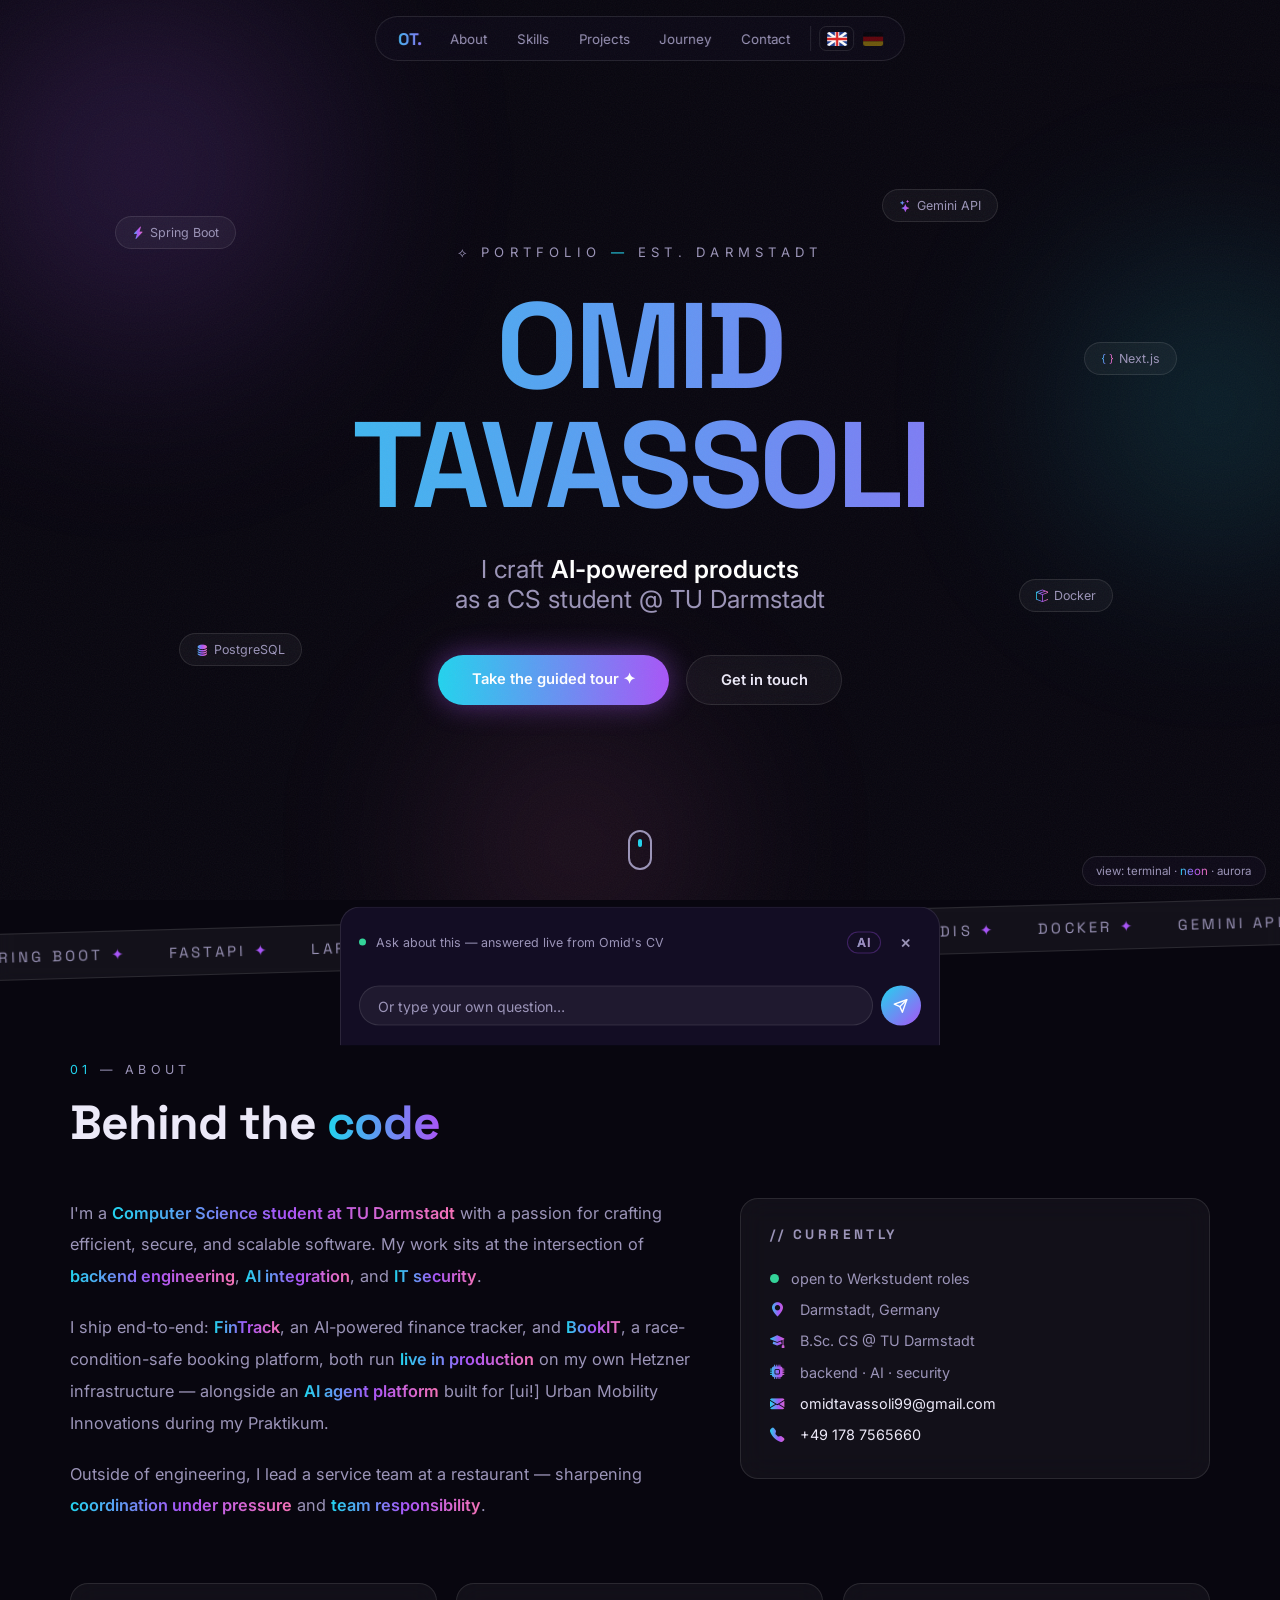
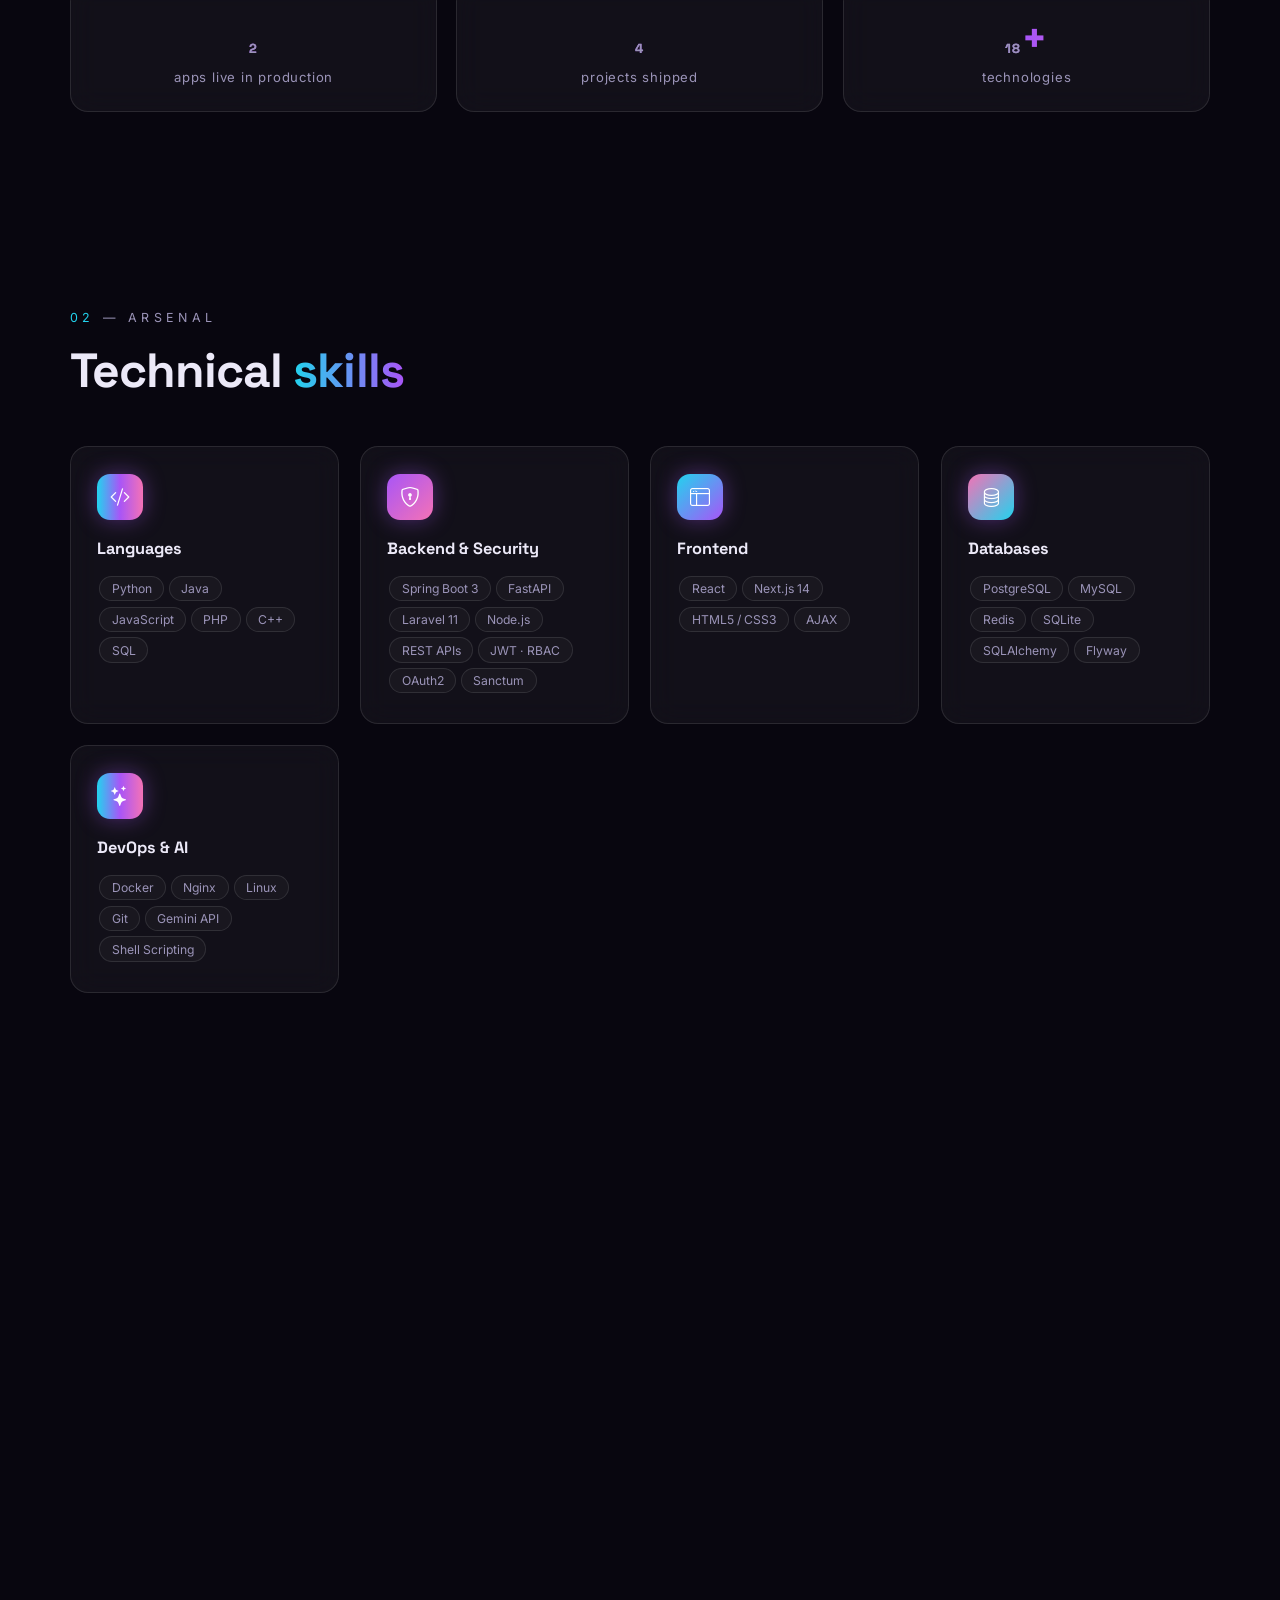
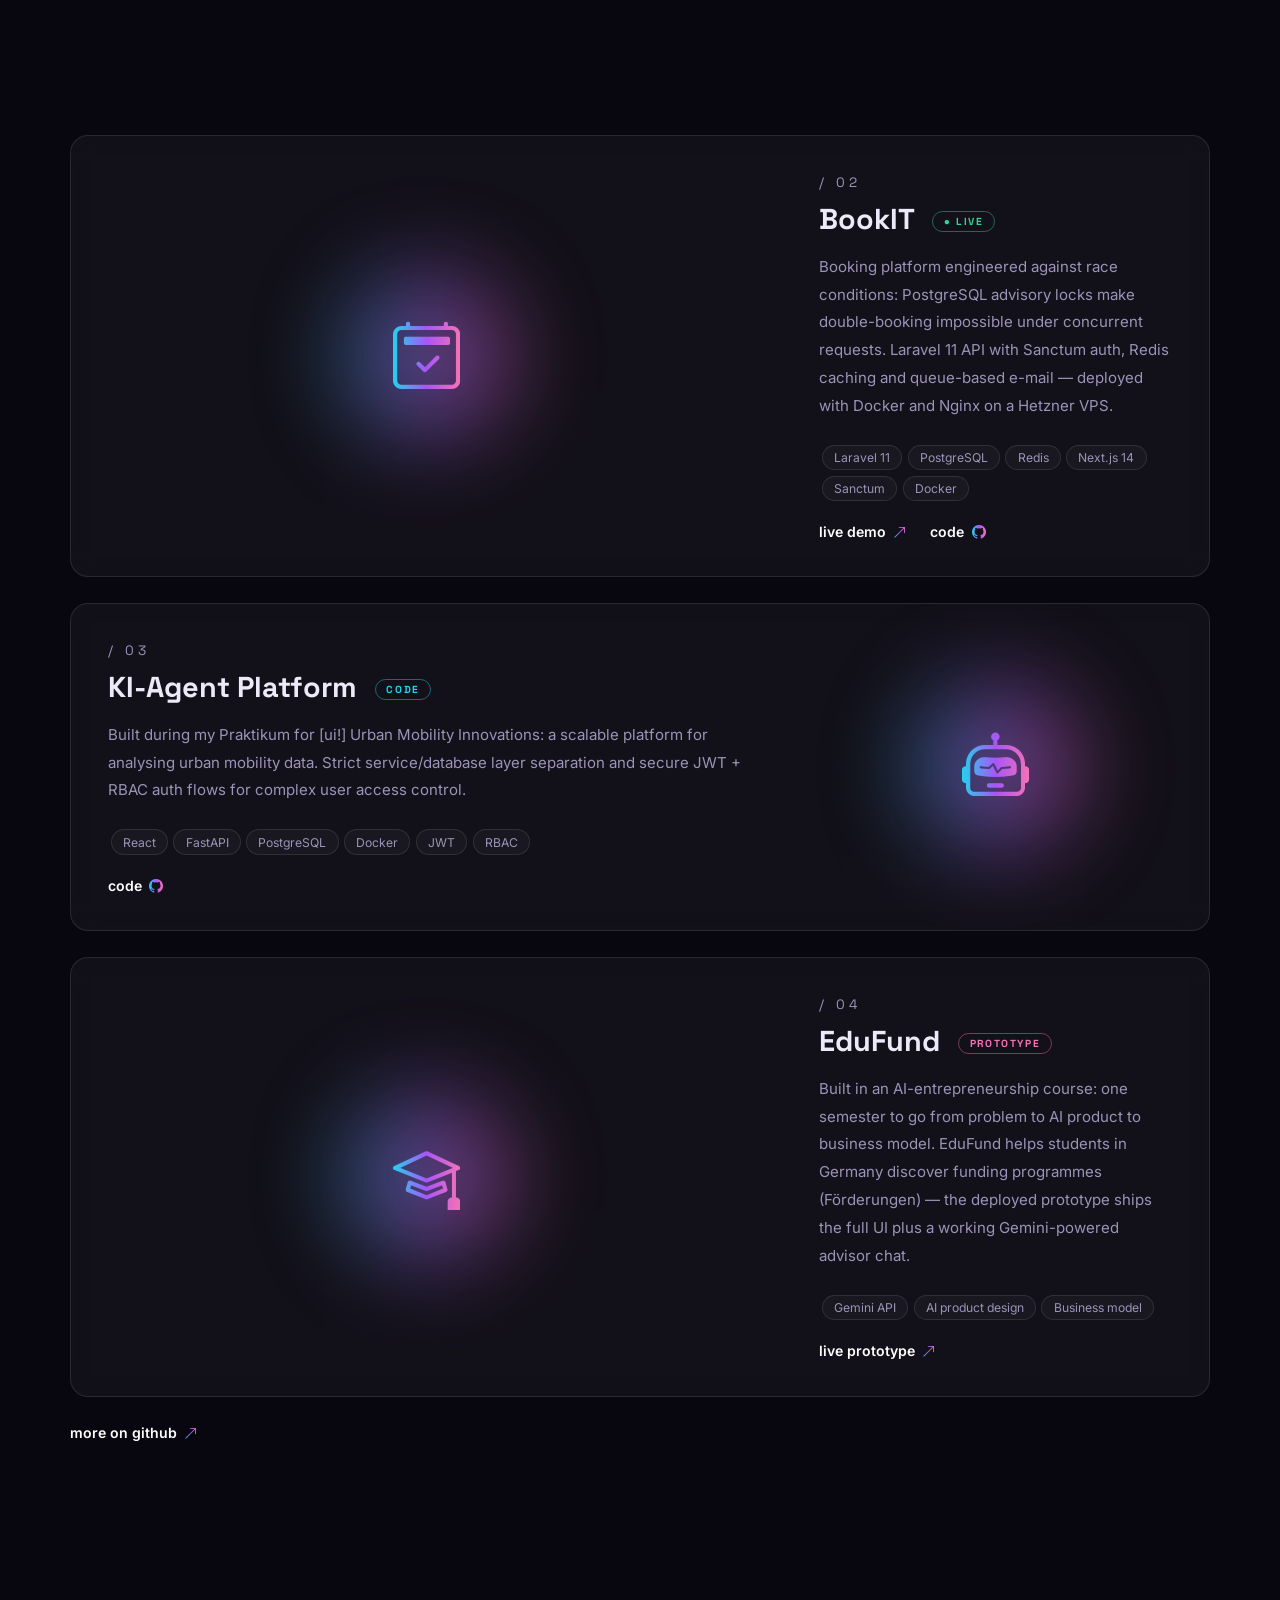
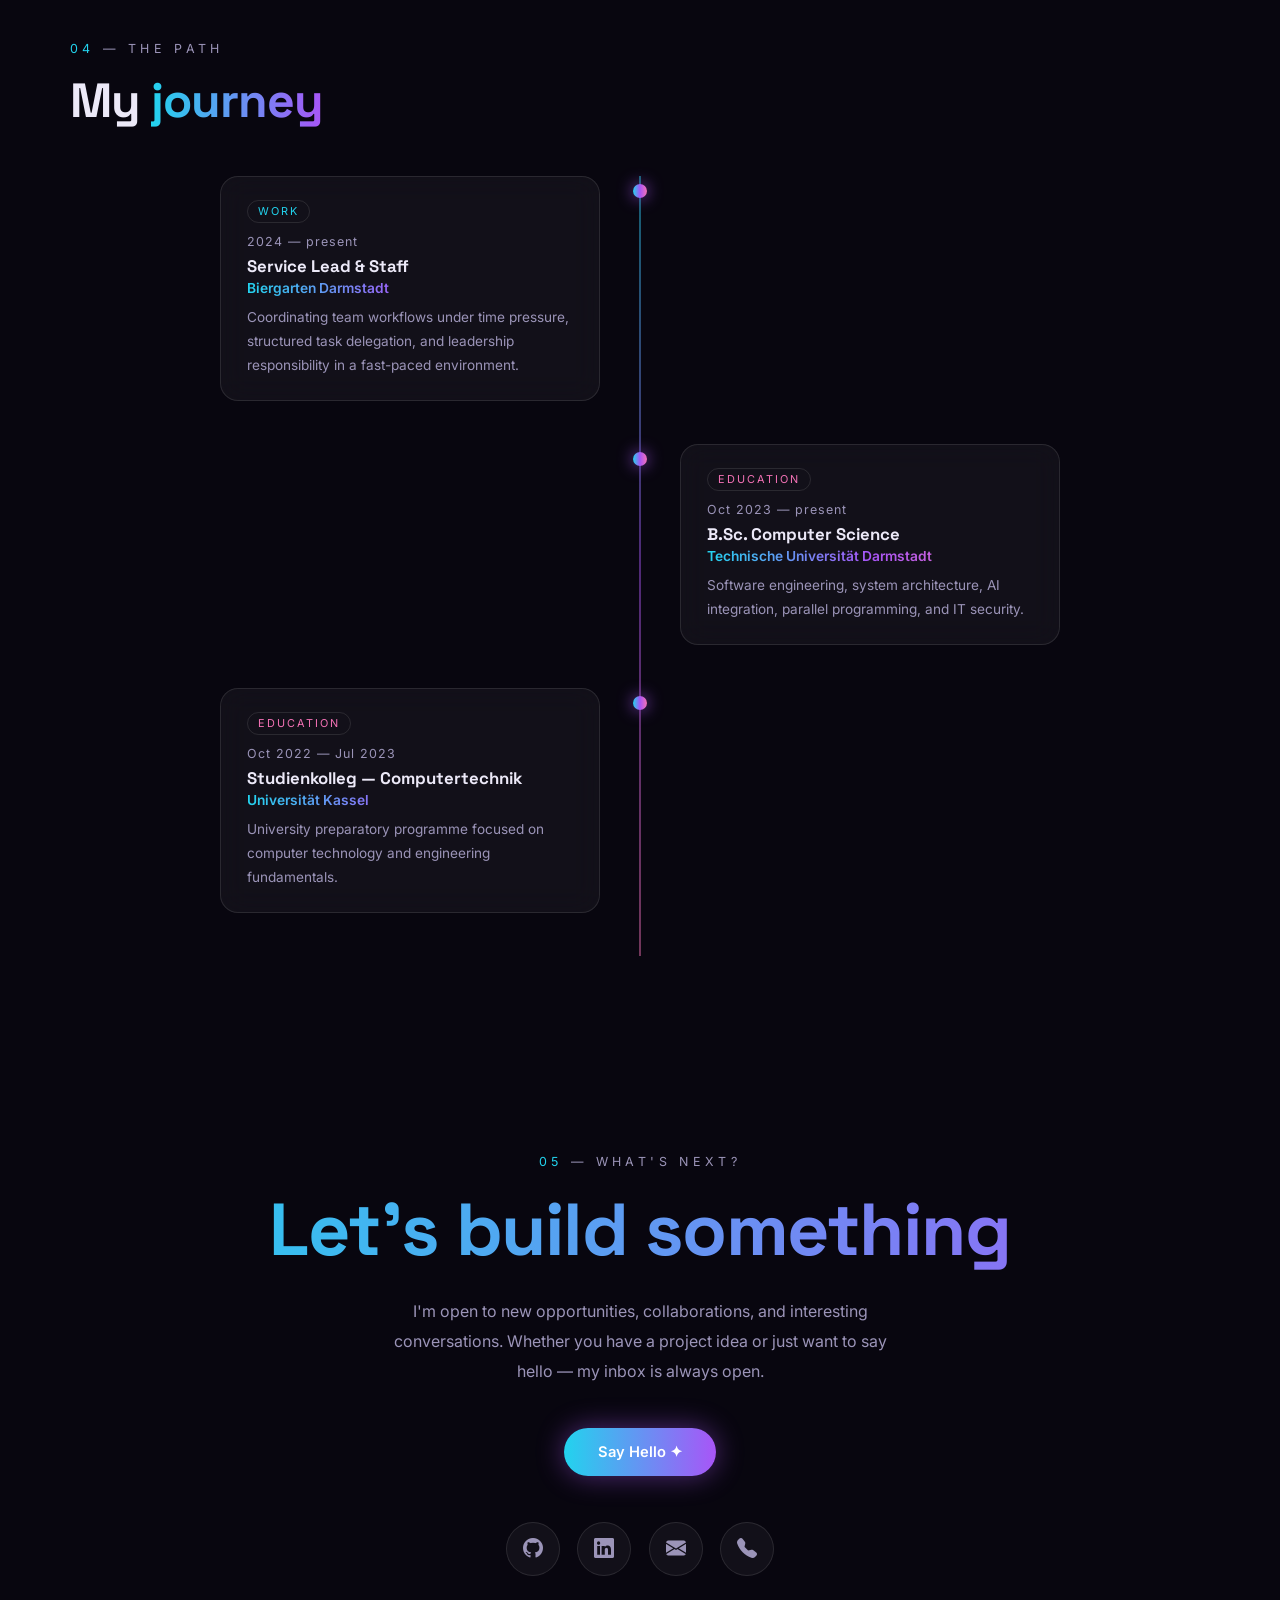
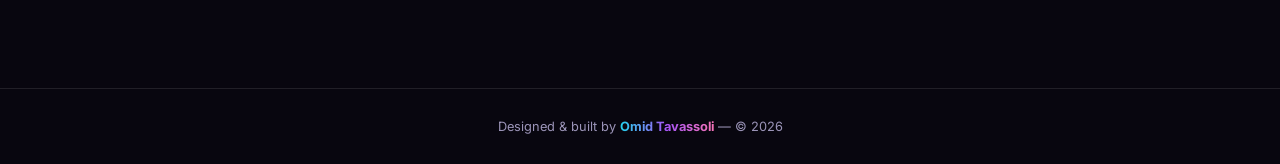
==== index.html @ 53992a0b "new design and evrything new i fucked up befor" ====
<!DOCTYPE html>
<html lang="en">
<head>
<meta charset="UTF-8">
<meta name="viewport" content="width=device-width, initial-scale=1.0">
<title>Omid Tavassoli — Software Developer · Neon</title>
<meta name="description" content="Omid Tavassoli — Computer Science student at TU Darmstadt building secure backend systems, AI integrations, and full-stack web apps. FinTrack, BookIT and more — live in production.">
<meta name="author" content="Omid Tavassoli">
<meta name="theme-color" content="#08060f">
<meta property="og:type" content="website">
<meta property="og:title" content="Omid Tavassoli — Software Developer">
<meta property="og:description" content="Backend systems, AI integration, and IT security — portfolio of a CS student at TU Darmstadt. Take the guided tour.">
<link rel="icon" type="image/svg+xml" href="data:image/svg+xml,%3Csvg xmlns='http://www.w3.org/2000/svg' viewBox='0 0 64 64'%3E%3Cdefs%3E%3ClinearGradient id='g' x1='0' y1='0' x2='1' y2='1'%3E%3Cstop offset='0' stop-color='%2322d3ee'/%3E%3Cstop offset='1' stop-color='%23a855f7'/%3E%3C/linearGradient%3E%3C/defs%3E%3Crect width='64' height='64' rx='14' fill='%2308060f'/%3E%3Ctext x='32' y='43' font-family='sans-serif' font-size='26' font-weight='bold' text-anchor='middle' fill='url(%23g)'%3EOT%3C/text%3E%3C/svg%3E">
<link rel="preconnect" href="https://fonts.googleapis.com">
<link rel="preconnect" href="https://fonts.gstatic.com" crossorigin>
<link href="https://fonts.googleapis.com/css2?family=Space+Grotesk:wght@500;700&family=Inter:wght@400;500;600&display=swap" rel="stylesheet">
<link href="https://cdn.jsdelivr.net/npm/bootstrap-icons@1.11.3/font/bootstrap-icons.css" rel="stylesheet">
<style>
:root{
    --bg:#08060f; --bg2:#0c0917;
    --text:#ece9f8; --muted:#9b94b8;
    --cyan:#22d3ee; --violet:#a855f7; --pink:#f472b6;
    --glass:rgba(255,255,255,.045); --gborder:rgba(255,255,255,.1);
    --grad:linear-gradient(90deg,var(--cyan),var(--violet),var(--pink));
}
@property --ang{syntax:'<angle>';initial-value:0deg;inherits:false}
*{margin:0;padding:0;box-sizing:border-box}
html{scroll-behavior:smooth}
html,body{overflow-x:hidden;overflow-x:clip}
@media (hover:hover) and (pointer:fine){
    html:not(.rm), html:not(.rm) a, html:not(.rm) button, html:not(.rm) input{cursor:none}
}
body{
    background:var(--bg);color:var(--text);
    font-family:'Inter',sans-serif;overflow-x:hidden;
}
::selection{background:var(--violet);color:#fff}
::-webkit-scrollbar{width:8px}
::-webkit-scrollbar-track{background:var(--bg)}
::-webkit-scrollbar-thumb{background:#241b3e;border-radius:4px}
::-webkit-scrollbar-thumb:hover{background:var(--violet)}
.wrap{width:min(1140px,92%);margin:0 auto}
.disp{font-family:'Space Grotesk',sans-serif}
.grad-text{background:var(--grad);background-size:200% 100%;-webkit-background-clip:text;background-clip:text;color:transparent}

/* ── preloader ── */
#pre{position:fixed;inset:0;z-index:9999;background:var(--bg);display:flex;align-items:center;justify-content:center;transition:opacity .5s,visibility .5s}
#pre.off{opacity:0;visibility:hidden}
.pre-ring{position:relative;width:84px;height:84px;border-radius:50%;display:flex;align-items:center;justify-content:center}
.pre-ring::before{content:'';position:absolute;inset:0;border-radius:50%;padding:2px;background:conic-gradient(from 0deg,transparent 10%,var(--cyan),var(--violet),var(--pink),transparent 90%);-webkit-mask:linear-gradient(#000 0 0) content-box,linear-gradient(#000 0 0);-webkit-mask-composite:xor;mask-composite:exclude;animation:spin 1.1s linear infinite}
.pre-ring b{font-family:'Space Grotesk';font-size:1.5rem;background:var(--grad);-webkit-background-clip:text;background-clip:text;color:transparent}
@keyframes spin{to{transform:rotate(360deg)}}

/* ── scroll progress ── */
#prog{position:fixed;top:0;left:0;right:0;height:3px;z-index:500;background:var(--grad);transform:scaleX(0);transform-origin:left}

/* ── noise + orbs ── */
#noise{position:fixed;inset:0;z-index:9000;pointer-events:none;opacity:.05;
    background:url("data:image/svg+xml,%3Csvg xmlns='http://www.w3.org/2000/svg' width='180' height='180'%3E%3Cfilter id='n'%3E%3CfeTurbulence type='fractalNoise' baseFrequency='0.85' numOctaves='2'/%3E%3C/filter%3E%3Crect width='180' height='180' filter='url(%23n)'/%3E%3C/svg%3E")}
#bgfx{position:fixed;inset:0;z-index:0;overflow:hidden;pointer-events:none}
.orb{position:absolute;border-radius:50%;filter:blur(90px);opacity:.5;will-change:transform}
.orb.o1{width:46vw;height:46vw;top:-14%;left:-12%;background:radial-gradient(circle,rgba(168,85,247,.5),transparent 65%);animation:drift1 26s ease-in-out infinite alternate}
.orb.o2{width:38vw;height:38vw;top:18%;right:-14%;background:radial-gradient(circle,rgba(34,211,238,.42),transparent 65%);animation:drift2 31s ease-in-out infinite alternate}
.orb.o3{width:34vw;height:34vw;bottom:-18%;left:28%;background:radial-gradient(circle,rgba(244,114,182,.34),transparent 65%);animation:drift3 24s ease-in-out infinite alternate}
@keyframes drift1{to{transform:translate3d(9vw,7vh,0) scale(1.15)}}
@keyframes drift2{to{transform:translate3d(-7vw,9vh,0) scale(.9)}}
@keyframes drift3{to{transform:translate3d(6vw,-8vh,0) scale(1.1)}}
#page{position:relative;z-index:1}

/* ── custom cursor ── */
#cdot{position:fixed;top:0;left:0;width:8px;height:8px;margin:-4px 0 0 -4px;border-radius:50%;background:#fff;z-index:10000;pointer-events:none;opacity:0}
#cring{position:fixed;top:0;left:0;width:38px;height:38px;margin:-19px 0 0 -19px;border-radius:50%;border:1.5px solid rgba(34,211,238,.65);z-index:9999;pointer-events:none;opacity:0;
    transition:width .25s,height .25s,margin .25s,background .25s,border-color .25s}
#cring.hov{width:58px;height:58px;margin:-29px 0 0 -29px;background:rgba(34,211,238,.09);border-color:rgba(168,85,247,.8)}
@media (hover:none),(pointer:coarse){#cdot,#cring{display:none}}
html.rm #cdot,html.rm #cring{display:none}

/* ── nav pill ── */
#pnav{position:fixed;top:16px;left:50%;transform:translateX(-50%);z-index:300;
    display:flex;align-items:center;gap:.15rem;
    background:rgba(16,12,28,.55);border:1px solid var(--gborder);
    backdrop-filter:blur(18px);-webkit-backdrop-filter:blur(18px);
    border-radius:999px;padding:.4rem .55rem;white-space:nowrap}
.plogo{font-family:'Space Grotesk';font-weight:700;font-size:1.05rem;padding:0 .8rem;text-decoration:none}
.plink{color:var(--muted);text-decoration:none;font-size:.83rem;padding:.45rem .85rem;border-radius:999px;transition:color .25s,background .25s}
.plink:hover{color:#fff;background:rgba(255,255,255,.06)}
.plink.active{color:#fff;background:linear-gradient(90deg,rgba(34,211,238,.16),rgba(168,85,247,.16))}
#burger{display:none;background:none;border:none;padding:.45rem .7rem}
#burger span{display:block;width:22px;height:2px;background:#fff;margin:5px 0;border-radius:2px;transition:transform .3s,opacity .3s}
#burger.open span:nth-child(1){transform:translateY(7px) rotate(45deg)}
#burger.open span:nth-child(2){opacity:0}
#burger.open span:nth-child(3){transform:translateY(-7px) rotate(-45deg)}
#mnav{position:fixed;inset:0;z-index:250;background:rgba(8,6,15,.96);backdrop-filter:blur(22px);
    display:flex;flex-direction:column;justify-content:center;align-items:center;gap:1.5rem;
    opacity:0;pointer-events:none;transition:opacity .35s}
#mnav.open{opacity:1;pointer-events:auto}
#mnav a{font-family:'Space Grotesk';font-size:2rem;color:var(--text);text-decoration:none;opacity:0;transform:translateY(20px);transition:opacity .4s,transform .4s}
#mnav.open a{opacity:1;transform:none}
#mnav a:nth-child(1){transition-delay:.05s}#mnav a:nth-child(2){transition-delay:.1s}
#mnav a:nth-child(3){transition-delay:.15s}#mnav a:nth-child(4){transition-delay:.2s}
#mnav a:nth-child(5){transition-delay:.25s}
#mnav a:hover{background:var(--grad);-webkit-background-clip:text;background-clip:text;color:transparent}
@media (max-width:780px){.plink{display:none}#burger{display:block}}

/* ── reveal system ── */
.rv{opacity:0;transform:translateY(30px);filter:blur(7px);transition:opacity .8s cubic-bezier(.22,1,.36,1),transform .8s cubic-bezier(.22,1,.36,1),filter .8s;transition-delay:var(--d,0s)}
.rv.rv-l{transform:translateX(-44px)}
.rv.rv-r{transform:translateX(44px)}
.rv.on{opacity:1;transform:none;filter:none}

/* ── hero ── */
#hero{min-height:100vh;display:flex;flex-direction:column;align-items:center;justify-content:center;text-align:center;position:relative;padding:120px 0 70px}
.eyebrow{font-size:.82rem;letter-spacing:.4em;text-transform:uppercase;color:var(--muted);margin-bottom:1.6rem}
.eyebrow b{color:var(--cyan);font-weight:400}
.hero-name{font-size:clamp(3.1rem,11vw,7.6rem);font-weight:700;line-height:.98;letter-spacing:-.03em;
    background:var(--grad);background-size:220% 100%;-webkit-background-clip:text;background-clip:text;color:transparent;
    animation:pan 7s ease-in-out infinite alternate}
@keyframes pan{to{background-position:100% 0}}
.hero-sub{font-size:clamp(1.1rem,2.6vw,1.55rem);color:var(--muted);margin:1.8rem 0 2.6rem}
.rotor{display:inline-block;overflow:hidden;vertical-align:bottom}
.rotor span{display:inline-block;color:#fff;font-weight:600;transition:transform .45s cubic-bezier(.22,1,.36,1),opacity .45s}
.rotor span.down{transform:translateY(110%);opacity:0}
.hero-cta{display:flex;gap:1.1rem;justify-content:center;flex-wrap:wrap}
.btn{display:inline-block;font-size:.92rem;font-weight:600;text-decoration:none;border-radius:999px;padding:.95rem 2.1rem;transition:transform .25s,box-shadow .25s,background .25s;will-change:transform}
.btn-glow{background:var(--grad);background-size:200% 100%;color:#fff;box-shadow:0 0 28px rgba(168,85,247,.45);animation:pan 5s linear infinite alternate}
.btn-glow:hover{box-shadow:0 0 46px rgba(34,211,238,.55)}
.btn-ghost{background:var(--glass);border:1px solid var(--gborder);color:var(--text);backdrop-filter:blur(8px)}
.btn-ghost:hover{background:rgba(255,255,255,.09)}
.chip{position:absolute;background:var(--glass);border:1px solid var(--gborder);backdrop-filter:blur(10px);
    border-radius:999px;padding:.5rem 1rem;font-size:.78rem;color:var(--muted);
    animation:bob 6s ease-in-out infinite alternate;will-change:transform}
.chip i{margin-right:.4rem;background:var(--grad);-webkit-background-clip:text;background-clip:text;color:transparent}
.c1{top:24%;left:9%;animation-delay:0s}
.c2{top:38%;right:8%;animation-delay:1.2s}
.c3{bottom:26%;left:14%;animation-delay:2.1s}
.c4{bottom:32%;right:13%;animation-delay:.6s}
.c5{top:21%;right:22%;animation-delay:1.7s}
@keyframes bob{to{transform:translateY(-16px)}}
@media (max-width:900px){.chip{display:none}}
.scrolldn{position:absolute;bottom:30px;left:50%;transform:translateX(-50%);width:24px;height:40px;border:2px solid var(--muted);border-radius:14px}
.scrolldn::before{content:'';position:absolute;left:50%;top:7px;width:4px;height:8px;margin-left:-2px;border-radius:2px;background:var(--cyan);animation:wheel 1.8s ease-in-out infinite}
@keyframes wheel{0%{transform:translateY(0);opacity:1}70%{transform:translateY(14px);opacity:0}100%{opacity:0}}

/* ── marquee ── */
.mq{overflow:hidden;transform:rotate(-1.6deg);margin:1rem -2% 0;width:104%;
    background:var(--glass);border-top:1px solid var(--gborder);border-bottom:1px solid var(--gborder);backdrop-filter:blur(6px)}
.mq-track{display:flex;gap:2.6rem;width:max-content;padding:.85rem 0;animation:mq 30s linear infinite}
.mq:hover .mq-track{animation-play-state:paused}
.mq-track span{font-family:'Space Grotesk';font-size:.92rem;letter-spacing:.22em;color:var(--muted);white-space:nowrap}
.mq-track span i{color:var(--violet);font-style:normal}
@keyframes mq{to{transform:translateX(-50%)}}

/* ── sections ── */
section{padding:6.2rem 0;position:relative}
.sec-eyebrow{font-size:.78rem;letter-spacing:.35em;text-transform:uppercase;color:var(--muted);margin-bottom:.9rem}
.sec-eyebrow b{color:var(--cyan);font-weight:400}
.sec-h{font-family:'Space Grotesk';font-size:clamp(1.9rem,4.6vw,3rem);font-weight:700;margin-bottom:2.8rem;letter-spacing:-.02em}

/* ── glass card + animated gradient border ── */
.glass{position:relative;background:var(--glass);border:1px solid var(--gborder);border-radius:18px;
    backdrop-filter:blur(14px);-webkit-backdrop-filter:blur(14px);
    transition:transform .35s,box-shadow .35s;will-change:transform}
.glass::before{content:'';position:absolute;inset:-1px;border-radius:18px;padding:1px;opacity:0;transition:opacity .4s;
    background:conic-gradient(from var(--ang),transparent 0 18%,var(--cyan),var(--violet),var(--pink),transparent 82% 100%);
    -webkit-mask:linear-gradient(#000 0 0) content-box,linear-gradient(#000 0 0);-webkit-mask-composite:xor;mask-composite:exclude;
    pointer-events:none}
.glass:hover::before{opacity:1;animation:rot 3.2s linear infinite}
@keyframes rot{to{--ang:360deg}}
.glass::after{content:'';position:absolute;inset:0;border-radius:18px;pointer-events:none;opacity:0;transition:opacity .35s;
    background:radial-gradient(520px circle at var(--mx,50%) var(--my,50%),rgba(255,255,255,.09),transparent 42%)}
.glass:hover::after{opacity:1}
.glass:hover{box-shadow:0 26px 60px rgba(0,0,0,.5)}

/* ── about ── */
.about-grid{display:grid;grid-template-columns:1.35fr 1fr;gap:2.2rem;align-items:start}
.about-text p{color:var(--muted);line-height:1.95;margin-bottom:1.2rem;font-size:1.02rem}
.about-text em{font-style:normal;font-weight:600;background:var(--grad);-webkit-background-clip:text;background-clip:text;color:transparent}
.now-card{padding:1.7rem 1.8rem}
.now-card h6{font-family:'Space Grotesk';font-size:.85rem;letter-spacing:.25em;text-transform:uppercase;color:var(--muted);margin-bottom:1.2rem}
.now-row{display:flex;align-items:center;gap:.75rem;padding:.45rem 0;color:var(--muted);font-size:.9rem}
.now-row i{background:var(--grad);-webkit-background-clip:text;background-clip:text;color:transparent;width:18px;flex-shrink:0}
.now-row a{color:var(--text);text-decoration:none}
.now-row a:hover{color:var(--cyan)}
.pulse{width:9px;height:9px;border-radius:50%;background:#34d399;box-shadow:0 0 0 0 rgba(52,211,153,.7);animation:pulse 2s infinite;flex-shrink:0}
@keyframes pulse{70%{box-shadow:0 0 0 11px rgba(52,211,153,0)}100%{box-shadow:0 0 0 0 rgba(52,211,153,0)}}
.stats{display:grid;grid-template-columns:repeat(3,1fr);gap:1.2rem;margin-top:2.6rem}
.stat{padding:1.6rem 1rem;text-align:center}
.stat b{display:block;font-family:'Space Grotesk';font-size:clamp(1.9rem,4vw,2.7rem);font-weight:700;
    background:var(--grad);-webkit-background-clip:text;background-clip:text;color:transparent}
.stat span{color:var(--muted);font-size:.82rem;letter-spacing:.06em}

/* ── skills ── */
.skill-grid{display:grid;grid-template-columns:repeat(auto-fit,minmax(245px,1fr));gap:1.3rem}
.skill-card{padding:1.7rem 1.6rem}
.skill-ic{width:46px;height:46px;border-radius:13px;background:var(--grad);display:flex;align-items:center;justify-content:center;font-size:1.25rem;color:#fff;margin-bottom:1.1rem;box-shadow:0 0 22px rgba(168,85,247,.4)}
.skill-card h5{font-family:'Space Grotesk';font-size:1.02rem;margin-bottom:.9rem}
.npill{display:inline-block;font-size:.76rem;color:var(--muted);border:1px solid var(--gborder);background:rgba(255,255,255,.03);
    border-radius:999px;padding:.26rem .7rem;margin:.17rem;transition:color .25s,border-color .25s,box-shadow .25s,transform .25s}
.npill:hover{color:#fff;border-color:var(--cyan);box-shadow:0 0 14px rgba(34,211,238,.35);transform:translateY(-2px)}

/* ── projects ── */
.proj{display:grid;grid-template-columns:1.25fr .75fr;gap:0;margin-bottom:1.6rem;overflow:hidden}
.proj-info{padding:2.2rem 2.3rem}
.proj-num{font-family:'Space Grotesk';font-size:.85rem;color:var(--muted);letter-spacing:.3em}
.proj h4{font-family:'Space Grotesk';font-size:clamp(1.3rem,2.6vw,1.8rem);margin:.6rem 0 1rem}
.proj p{color:var(--muted);line-height:1.85;font-size:.94rem;margin-bottom:1.4rem}
.proj-vis{display:flex;align-items:center;justify-content:center;position:relative;min-height:220px}
.proj-vis::before{content:'';position:absolute;width:170px;height:170px;border-radius:50%;
    background:var(--grad);filter:blur(46px);opacity:.5}
.proj-vis i{position:relative;font-size:4.2rem;background:var(--grad);-webkit-background-clip:text;background-clip:text;color:transparent}
.proj-link{display:inline-flex;align-items:center;gap:.45rem;color:#fff;font-size:.88rem;font-weight:600;text-decoration:none;margin-right:1.2rem}
.proj-link i{transition:transform .3s;background:var(--grad);-webkit-background-clip:text;background-clip:text;color:transparent}
.proj-link:hover i{transform:translate(4px,-4px)}
.pbadge{display:inline-block;font-size:.64rem;letter-spacing:.16em;text-transform:uppercase;border:1px solid var(--gborder);border-radius:999px;padding:.2rem .65rem;margin-left:.7rem;vertical-align:middle}
.pbadge.live{color:#34d399;border-color:rgba(52,211,153,.45)}
.pbadge.proto{color:var(--pink);border-color:rgba(244,114,182,.45)}
.pbadge.code{color:var(--cyan);border-color:rgba(34,211,238,.45)}
.proj-links{margin-top:1.1rem}
@media (max-width:820px){.proj{grid-template-columns:1fr}.proj-vis{min-height:170px;order:-1}}

/* ── journey timeline ── */
.tline{position:relative;max-width:920px;margin:0 auto}
.tline::before{content:'';position:absolute;left:50%;top:0;bottom:0;width:2px;transform:translateX(-50%);
    background:linear-gradient(180deg,var(--cyan),var(--violet),var(--pink));opacity:.45}
.titem{position:relative;width:50%;padding:0 2.5rem 2.7rem}
.titem:nth-child(odd){left:0;text-align:right}
.titem:nth-child(even){left:50%;text-align:left}
.titem::after{content:'';position:absolute;top:8px;width:14px;height:14px;border-radius:50%;
    background:var(--grad);box-shadow:0 0 16px rgba(168,85,247,.8)}
.titem:nth-child(odd)::after{right:-7px}
.titem:nth-child(even)::after{left:-7px}
.tcard{display:inline-block;text-align:left;padding:1.4rem 1.6rem;max-width:100%}
.tbadge{display:inline-block;font-size:.68rem;letter-spacing:.18em;text-transform:uppercase;border-radius:999px;padding:.2rem .65rem;margin-bottom:.7rem;border:1px solid var(--gborder)}
.tbadge.work{color:var(--cyan)}
.tbadge.edu{color:var(--pink)}
.tdate{font-size:.78rem;color:var(--muted);letter-spacing:.08em}
.tcard h5{font-family:'Space Grotesk';font-size:1.05rem;margin:.4rem 0 .2rem}
.tcard .torg{font-size:.86rem;background:var(--grad);-webkit-background-clip:text;background-clip:text;color:transparent;font-weight:600}
.tcard p{color:var(--muted);font-size:.85rem;line-height:1.75;margin-top:.6rem}
@media (max-width:760px){
    .tline::before{left:10px}
    .titem{width:100%;left:0!important;text-align:left!important;padding:0 0 2.2rem 2.5rem}
    .titem::after{left:3px!important;right:auto!important}
}

/* ── contact ── */
#contact{text-align:center;padding-bottom:7rem}
.contact-h{font-family:'Space Grotesk';font-size:clamp(2.3rem,7vw,4.6rem);font-weight:700;letter-spacing:-.02em;
    background:var(--grad);background-size:220% 100%;-webkit-background-clip:text;background-clip:text;color:transparent;
    animation:pan 7s ease-in-out infinite alternate;margin-bottom:1.2rem}
.contact-sub{color:var(--muted);max-width:520px;margin:0 auto 2.6rem;line-height:1.9}
.socials{display:flex;justify-content:center;gap:1.1rem;margin-top:2.8rem}
.scircle{width:54px;height:54px;border-radius:50%;display:flex;align-items:center;justify-content:center;
    background:var(--glass);border:1px solid var(--gborder);color:var(--muted);font-size:1.25rem;text-decoration:none;
    transition:transform .25s,color .25s,border-color .25s,box-shadow .25s}
.scircle:hover{transform:translateY(-5px);color:#fff;border-color:var(--violet);box-shadow:0 0 24px rgba(168,85,247,.45)}

footer{border-top:1px solid var(--gborder);padding:1.9rem 0;text-align:center;color:var(--muted);font-size:.8rem}
footer b{background:var(--grad);-webkit-background-clip:text;background-clip:text;color:transparent}

/* ── language toggle ── */
.langwrap{display:inline-flex;gap:.15rem;align-items:center;margin:0 .3rem;padding-left:.5rem;border-left:1px solid var(--gborder)}
.langbtn{background:none;border:1px solid transparent;border-radius:7px;padding:.3rem .38rem;cursor:pointer;opacity:.4;transition:opacity .25s,border-color .25s;line-height:0}
.langbtn svg{width:20px;height:14px;border-radius:2.5px;display:block}
.langbtn:hover{opacity:.8}
.langbtn.active{opacity:1;border-color:var(--gborder)}
#mnav .langwrap{border:none;margin-top:.6rem;gap:.6rem}
#mnav .langbtn svg{width:30px;height:21px}

/* ── switcher ── */
.switch{position:fixed;right:14px;bottom:14px;z-index:400;font-size:.72rem;color:var(--muted);
    background:rgba(16,12,28,.7);border:1px solid var(--gborder);border-radius:999px;padding:.45rem .85rem;backdrop-filter:blur(10px)}
.switch a{color:var(--muted);text-decoration:none;transition:color .2s}
.switch a:hover{color:#fff}
.switch .cur-t{background:var(--grad);-webkit-background-clip:text;background-clip:text;color:transparent}

/* ══ guided tour ══ */
#tourdim{position:fixed;inset:0;z-index:600;background:rgba(4,3,10,.78);opacity:0;pointer-events:none;transition:opacity .4s,background .4s}
#tourdim.on{opacity:1;pointer-events:auto}
#tourdim.clear{background:transparent}
.tour-hl{position:relative;z-index:50;border-radius:18px;
    box-shadow:0 0 0 2px var(--cyan),0 0 46px rgba(34,211,238,.42),0 0 110px rgba(168,85,247,.3),0 0 0 9999px rgba(4,3,10,.82)!important;
    transition:box-shadow .45s}
body.touring #pnav,body.touring #prog,body.touring .switch,body.touring .scrolldn{opacity:0;pointer-events:none;transition:opacity .3s}
#trole{position:fixed;inset:0;z-index:650;display:flex;align-items:center;justify-content:center;opacity:0;pointer-events:none;transition:opacity .35s}
#trole.on{opacity:1;pointer-events:auto}
.trole-card{background:rgba(14,10,26,.95);border:1px solid var(--gborder);border-radius:20px;backdrop-filter:blur(18px);
    padding:2rem 2.2rem;width:min(480px,92%);text-align:center}
.trole-card h3{font-family:'Space Grotesk';font-size:1.35rem;margin-bottom:.5rem}
.trole-card p{color:var(--muted);font-size:.88rem;margin-bottom:1.4rem}
.trole-chips{display:flex;flex-wrap:wrap;gap:.6rem;justify-content:center}
.tchip{background:var(--glass);border:1px solid var(--gborder);border-radius:999px;color:var(--text);
    font-family:'Inter';font-size:.85rem;padding:.6rem 1.2rem;cursor:pointer;transition:border-color .25s,box-shadow .25s,transform .2s}
.tchip:hover{border-color:var(--cyan);box-shadow:0 0 16px rgba(34,211,238,.35);transform:translateY(-2px)}
#tpanel{position:fixed;left:50%;bottom:26px;transform:translate(-50%,24px);z-index:640;width:min(600px,94%);
    background:rgba(14,10,26,.94);border:1px solid var(--gborder);border-radius:18px;backdrop-filter:blur(18px);-webkit-backdrop-filter:blur(18px);
    padding:1.1rem 1.35rem;opacity:0;pointer-events:none;transition:opacity .35s,transform .35s}
#tpanel.on{opacity:1;pointer-events:auto;transform:translate(-50%,0)}
.tp-eyebrow{display:flex;align-items:center;gap:.6rem;font-size:.72rem;letter-spacing:.18em;text-transform:uppercase;color:var(--muted);margin-bottom:.55rem}
.tp-eyebrow b{background:var(--grad);-webkit-background-clip:text;background-clip:text;color:transparent;font-weight:600}
#tptext{font-size:.92rem;line-height:1.75;color:var(--text)}
.tp-row{display:flex;align-items:center;gap:.6rem;margin-top:1rem;flex-wrap:wrap}
.tbtn{border:1px solid var(--gborder);background:var(--glass);color:var(--text);border-radius:999px;
    font-family:'Inter';font-size:.83rem;font-weight:600;padding:.55rem 1.2rem;cursor:pointer;transition:opacity .25s,border-color .25s,box-shadow .25s}
.tbtn:hover{border-color:var(--violet);box-shadow:0 0 16px rgba(168,85,247,.35)}
.tbtn.pri{background:var(--grad);border:none;color:#fff}
.tbtn:disabled{opacity:.35;cursor:default;box-shadow:none}
.tbtn.tx{border:none;background:none;color:var(--muted);padding:.55rem .6rem}
.tbtn.tx:hover{color:#fff;box-shadow:none}
#tstep{margin-left:auto;font-size:.74rem;color:var(--muted);letter-spacing:.08em}
#thint{position:absolute;left:50%;bottom:calc(100% + 14px);transform:translateX(-50%);white-space:nowrap;
    display:none;align-items:center;gap:.5rem;background:rgba(14,10,26,.92);border:1px solid rgba(34,211,238,.55);border-radius:999px;
    padding:.55rem 1.2rem;font-size:.85rem;color:#fff;backdrop-filter:blur(10px);box-shadow:0 0 22px rgba(34,211,238,.3)}
#thint.on{display:flex;animation:swhint 1.5s infinite}
#thint b{color:var(--cyan);font-weight:400}
@keyframes swhint{
    0%{transform:translate(-50%,0);animation-timing-function:ease-out}
    50%{transform:translate(-50%,-14px);animation-timing-function:ease-in}
    100%{transform:translate(-50%,0)}}
kbd{font-family:'Inter';font-size:.68rem;border:1px solid var(--gborder);border-bottom-width:2px;border-radius:5px;padding:.08rem .35rem;color:var(--muted)}
/* question sheet */
#tsheet{position:fixed;inset:0;z-index:660;pointer-events:none}
.tsh-bg{position:absolute;inset:0;background:rgba(4,3,10,.55);backdrop-filter:blur(8px);-webkit-backdrop-filter:blur(8px);opacity:0;transition:opacity .3s}
.tsh-card{position:absolute;left:50%;bottom:0;transform:translate(-50%,105%);width:min(600px,100%);
    background:#130d24;border:1px solid var(--gborder);border-bottom:none;border-radius:20px 20px 0 0;
    padding:1.1rem 1.15rem 1.25rem;transition:transform .35s cubic-bezier(.22,1,.36,1)}
#tsheet.on{pointer-events:auto}
#tsheet.on .tsh-bg{opacity:1}
#tsheet.on .tsh-card{transform:translate(-50%,0)}
.tsh-top{display:flex;align-items:center;gap:.6rem;margin-bottom:.8rem}
.tsh-top span{font-size:.78rem;color:var(--muted)}
.tsh-dot{width:7px;height:7px;border-radius:50%;background:#34d399;flex-shrink:0;box-shadow:0 0 0 0 rgba(52,211,153,.6);animation:pulse 2s infinite}
.tsh-badge{margin-left:auto;font-size:.64rem;font-weight:600;letter-spacing:.1em;background:var(--grad);
    -webkit-background-clip:text;background-clip:text;color:transparent;border:1px solid rgba(168,85,247,.3);border-radius:999px;padding:.15rem .55rem}
#tsans{display:none;background:rgba(255,255,255,.05);border:1px solid rgba(255,255,255,.08);border-radius:12px;
    padding:.65rem .9rem;font-size:.87rem;line-height:1.7;margin-bottom:.85rem;max-height:38vh;overflow-y:auto;word-break:break-word}
#tsans.err{border-color:rgba(248,113,113,.3);background:rgba(248,113,113,.07);color:#fca5a5}
.tcur{display:inline-block;width:7px;height:.9em;border-radius:2px;background:var(--cyan);margin-left:2px;vertical-align:text-bottom;animation:tblink .8s step-end infinite}
@keyframes tblink{50%{opacity:0}}
#tschips{display:flex;flex-wrap:wrap;gap:.45rem;margin-bottom:.85rem}
#tschips .tchip{font-size:.78rem;padding:.42rem .9rem}
#tschips .tchip:disabled{opacity:.35;cursor:default}
.tsh-form{display:flex;gap:.5rem}
#tsinput{flex:1;background:rgba(255,255,255,.05);border:1px solid rgba(255,255,255,.1);border-radius:999px;
    color:var(--text);font-family:'Inter';font-size:.88rem;padding:.55rem 1.1rem;outline:none;transition:border-color .25s,box-shadow .25s}
#tsinput:focus{border-color:rgba(168,85,247,.5);box-shadow:0 0 0 3px rgba(168,85,247,.12)}
#tsinput::placeholder{color:var(--muted)}
#tsend{width:40px;height:40px;border-radius:50%;border:none;flex-shrink:0;background:linear-gradient(135deg,var(--cyan),var(--violet));
    color:#fff;cursor:pointer;display:flex;align-items:center;justify-content:center;transition:transform .2s,box-shadow .2s}
#tsend:hover{transform:scale(1.08);box-shadow:0 0 18px rgba(168,85,247,.55)}
#tsend:disabled{opacity:.4;cursor:default;transform:none}
#tsend svg{width:15px;height:15px}
@media (max-width:820px){#tpanel{bottom:12px}}

@media (max-width:820px){.about-grid{grid-template-columns:1fr}.stats{grid-template-columns:repeat(3,1fr)}}
@media (max-width:560px){section{padding:4.4rem 0}.stats{gap:.7rem}}
@media (prefers-reduced-motion:reduce){
    *,*::before,*::after{animation:none!important;transition:none!important}
    html{scroll-behavior:auto}
    .rv{opacity:1;transform:none;filter:none}
}
</style>
</head>
<body>
<div id="pre"><div class="pre-ring"><b>OT</b></div></div>
<div id="prog"></div>
<div id="noise"></div>
<div id="bgfx"><div class="orb o1"></div><div class="orb o2"></div><div class="orb o3"></div></div>
<div id="cdot"></div><div id="cring"></div>

<nav id="pnav">
    <a class="plogo grad-text" href="#hero">OT.</a>
    <a class="plink" href="#about" data-i18n="nav.about">About</a>
    <a class="plink" href="#skills" data-i18n="nav.skills">Skills</a>
    <a class="plink" href="#projects" data-i18n="nav.projects">Projects</a>
    <a class="plink" href="#journey" data-i18n="nav.journey">Journey</a>
    <a class="plink" href="#contact" data-i18n="nav.contact">Contact</a>
    <span class="langwrap"><button class="langbtn" data-setlang="en" title="English" aria-label="English"><svg viewBox="0 0 20 14"><rect width="20" height="14" fill="#1e3a8a"/><path d="M0 0l20 14M20 0L0 14" stroke="#fff" stroke-width="2.6"/><path d="M10 0v14M0 7h20" stroke="#fff" stroke-width="4.4"/><path d="M10 0v14M0 7h20" stroke="#dc2626" stroke-width="2.4"/></svg></button><button class="langbtn" data-setlang="de" title="Deutsch" aria-label="Deutsch"><svg viewBox="0 0 20 14"><rect width="20" height="14" fill="#000"/><rect y="4.66" width="20" height="4.67" fill="#dd0000"/><rect y="9.33" width="20" height="4.67" fill="#ffce00"/></svg></button></span>
    <button id="burger" aria-label="menu"><span></span><span></span><span></span></button>
</nav>
<div id="mnav">
    <a href="#about" data-i18n="nav.about">About</a>
    <a href="#skills" data-i18n="nav.skills">Skills</a>
    <a href="#projects" data-i18n="nav.projects">Projects</a>
    <a href="#journey" data-i18n="nav.journey">Journey</a>
    <a href="#contact" data-i18n="nav.contact">Contact</a>
    <span class="langwrap"><button class="langbtn" data-setlang="en" title="English" aria-label="English"><svg viewBox="0 0 20 14"><rect width="20" height="14" fill="#1e3a8a"/><path d="M0 0l20 14M20 0L0 14" stroke="#fff" stroke-width="2.6"/><path d="M10 0v14M0 7h20" stroke="#fff" stroke-width="4.4"/><path d="M10 0v14M0 7h20" stroke="#dc2626" stroke-width="2.4"/></svg></button><button class="langbtn" data-setlang="de" title="Deutsch" aria-label="Deutsch"><svg viewBox="0 0 20 14"><rect width="20" height="14" fill="#000"/><rect y="4.66" width="20" height="4.67" fill="#dd0000"/><rect y="9.33" width="20" height="4.67" fill="#ffce00"/></svg></button></span>
</div>

<div id="page">

<!-- ══ hero ══ -->
<header id="hero">
    <div class="chip c1"><i class="bi bi-lightning-charge-fill"></i>Spring Boot</div>
    <div class="chip c2"><i class="bi bi-braces"></i>Next.js</div>
    <div class="chip c3"><i class="bi bi-database-fill"></i>PostgreSQL</div>
    <div class="chip c4"><i class="bi bi-box-seam"></i>Docker</div>
    <div class="chip c5"><i class="bi bi-stars"></i>Gemini API</div>

    <div class="wrap">
        <p class="eyebrow rv">⟡ portfolio <b>—</b> est. darmstadt</p>
        <h1 class="hero-name disp rv" style="--d:.1s">OMID<br>TAVASSOLI</h1>
        <p class="hero-sub rv" style="--d:.25s"><span data-i18n="hero.craft">I craft </span><span class="rotor"><span id="rotorWord">secure backends</span></span><br><span data-i18n="hero.as">as a CS student @ TU Darmstadt</span></p>
        <div class="hero-cta rv" style="--d:.4s">
            <a class="btn btn-glow mag" id="tourBtn" role="button" tabindex="0" data-i18n="hero.tour">Take the guided tour ✦</a>
            <a class="btn btn-ghost mag" href="#contact" data-i18n="hero.touch">Get in touch</a>
        </div>
    </div>
    <div class="scrolldn"></div>
</header>

<!-- ══ marquee ══ -->
<div class="mq"><div class="mq-track" id="mqt">
    <span>SPRING BOOT <i>✦</i></span><span>FASTAPI <i>✦</i></span><span>LARAVEL <i>✦</i></span><span>NEXT.JS <i>✦</i></span><span>REACT <i>✦</i></span><span>POSTGRESQL <i>✦</i></span><span>REDIS <i>✦</i></span><span>DOCKER <i>✦</i></span><span>GEMINI API <i>✦</i></span><span>PYTHON <i>✦</i></span><span>JWT <i>✦</i></span><span>RBAC <i>✦</i></span><span>LINUX <i>✦</i></span>
</div></div>

<main>

<!-- ══ about ══ -->
<section id="about">
    <div class="wrap">
        <p class="sec-eyebrow rv"><b>01</b> — <span data-i18n="eb.about">about</span></p>
        <h2 class="sec-h disp rv" data-i18n-html="about.title">Behind the <span class="grad-text">code</span></h2>
        <div class="about-grid">
            <div class="about-text rv rv-l">
                <p data-i18n-html="about.p1">I'm a <em>Computer Science student at TU Darmstadt</em> with a passion for crafting efficient,
                secure, and scalable software. My work sits at the intersection of <em>backend engineering</em>,
                <em>AI integration</em>, and <em>IT security</em>.</p>
                <p data-i18n-html="about.p2">I ship end-to-end: <em>FinTrack</em>, an AI-powered finance tracker, and <em>BookIT</em>,
                a race-condition-safe booking platform, both run <em>live in production</em> on my own
                Hetzner infrastructure — alongside an <em>AI agent platform</em> built for [ui!] Urban Mobility
                Innovations during my Praktikum.</p>
                <p data-i18n-html="about.p3">Outside of engineering, I lead a service team at a restaurant — sharpening
                <em>coordination under pressure</em> and <em>team responsibility</em>.</p>
            </div>
            <div class="glass now-card tilt rv rv-r" style="--d:.15s">
                <h6 data-i18n="now.head">// currently</h6>
                <div class="now-row"><span class="pulse"></span> <span data-i18n="now.open">open to Werkstudent roles</span></div>
                <div class="now-row"><i class="bi bi-geo-alt-fill"></i> Darmstadt, Germany</div>
                <div class="now-row"><i class="bi bi-mortarboard-fill"></i> <span data-i18n="now.degree">B.Sc. CS @ TU Darmstadt</span></div>
                <div class="now-row"><i class="bi bi-cpu-fill"></i> <span data-i18n="now.focus">backend · AI · security</span></div>
                <div class="now-row"><i class="bi bi-envelope-fill"></i> <a href="mailto:omidtavassoli99@gmail.com">omidtavassoli99@gmail.com</a></div>
                <div class="now-row"><i class="bi bi-telephone-fill"></i> <a href="tel:+491787565660">+49 178 7565660</a></div>
            </div>
        </div>
        <div class="stats">
            <div class="glass stat rv" style="--d:0s"><b><span class="cnt" data-count="2">0</span></b><span data-i18n="stats.live">apps live in production</span></div>
            <div class="glass stat rv" style="--d:.12s"><b><span class="cnt" data-count="4">0</span></b><span data-i18n="stats.shipped">projects shipped</span></div>
            <div class="glass stat rv" style="--d:.24s"><b><span class="cnt" data-count="18">0</span>+</b><span data-i18n="stats.tech">technologies</span></div>
        </div>
    </div>
</section>

<!-- ══ skills ══ -->
<section id="skills">
    <div class="wrap">
        <p class="sec-eyebrow rv"><b>02</b> — <span data-i18n="eb.arsenal">arsenal</span></p>
        <h2 class="sec-h disp rv" data-i18n-html="skills.title">Technical <span class="grad-text">skills</span></h2>
        <div class="skill-grid">
            <div class="glass skill-card tilt rv" style="--d:0s">
                <div class="skill-ic"><i class="bi bi-code-slash"></i></div>
                <h5 data-i18n="sk.lang">Languages</h5>
                <span class="npill">Python</span><span class="npill">Java</span><span class="npill">JavaScript</span><span class="npill">PHP</span><span class="npill">C++</span><span class="npill">SQL</span>
            </div>
            <div class="glass skill-card tilt rv" style="--d:.08s">
                <div class="skill-ic" style="background:linear-gradient(135deg,var(--violet),var(--pink))"><i class="bi bi-shield-lock"></i></div>
                <h5 data-i18n="sk.backend">Backend &amp; Security</h5>
                <span class="npill">Spring Boot 3</span><span class="npill">FastAPI</span><span class="npill">Laravel 11</span><span class="npill">Node.js</span><span class="npill">REST APIs</span><span class="npill">JWT · RBAC</span><span class="npill">OAuth2</span><span class="npill">Sanctum</span>
            </div>
            <div class="glass skill-card tilt rv" style="--d:.16s">
                <div class="skill-ic" style="background:linear-gradient(135deg,var(--cyan),var(--violet))"><i class="bi bi-window-sidebar"></i></div>
                <h5 data-i18n="sk.frontend">Frontend</h5>
                <span class="npill">React</span><span class="npill">Next.js 14</span><span class="npill">HTML5 / CSS3</span><span class="npill">AJAX</span>
            </div>
            <div class="glass skill-card tilt rv" style="--d:.24s">
                <div class="skill-ic" style="background:linear-gradient(135deg,var(--pink),var(--cyan))"><i class="bi bi-database"></i></div>
                <h5 data-i18n="sk.db">Databases</h5>
                <span class="npill">PostgreSQL</span><span class="npill">MySQL</span><span class="npill">Redis</span><span class="npill">SQLite</span><span class="npill">SQLAlchemy</span><span class="npill">Flyway</span>
            </div>
            <div class="glass skill-card tilt rv" style="--d:.32s">
                <div class="skill-ic"><i class="bi bi-stars"></i></div>
                <h5 data-i18n="sk.devops">DevOps &amp; AI</h5>
                <span class="npill">Docker</span><span class="npill">Nginx</span><span class="npill">Linux</span><span class="npill">Git</span><span class="npill">Gemini API</span><span class="npill">Shell Scripting</span>
            </div>
        </div>
    </div>
</section>

<!-- ══ projects ══ -->
<section id="projects">
    <div class="wrap">
        <p class="sec-eyebrow rv"><b>03</b> — <span data-i18n="eb.work">selected work</span></p>
        <h2 class="sec-h disp rv" data-i18n-html="proj.title">Things I've <span class="grad-text">built</span></h2>

        <div class="glass proj tilt rv" id="p-fintrack">
            <div class="proj-info">
                <span class="proj-num">/ 01</span>
                <h4 class="disp">FinTrack <span class="pbadge live">● live</span></h4>
                <p data-i18n="p.fin.desc">AI-powered personal finance tracker. Upload a bank-statement PDF and Gemini Vision extracts
                the transactions; a two-stage engine — deterministic rules first, Gemini fallback second —
                categorizes them. Z-score anomaly detection flags unusual spending, and a natural-language
                query engine answers questions like "how much did I spend on groceries in May?".</p>
                <span class="npill">Spring Boot 3</span><span class="npill">PostgreSQL</span><span class="npill">Flyway</span><span class="npill">Next.js 14</span><span class="npill">Gemini 2.5</span><span class="npill">Docker</span><span class="npill">JWT</span>
                <div class="proj-links">
                    <a class="proj-link" href="https://fintrack.omidtavassoli.dev" target="_blank" rel="noopener"><span data-i18n="link.live">live demo</span> <i class="bi bi-arrow-up-right"></i></a>
                    <a class="proj-link" href="https://github.com/omid-tavassoli/fintrack" target="_blank" rel="noopener"><span data-i18n="link.code">code</span> <i class="bi bi-github"></i></a>
                </div>
            </div>
            <div class="proj-vis"><i class="bi bi-graph-up-arrow"></i></div>
        </div>

        <div class="glass proj tilt rv" id="p-bookit">
            <div class="proj-vis"><i class="bi bi-calendar2-check"></i></div>
            <div class="proj-info">
                <span class="proj-num">/ 02</span>
                <h4 class="disp">BookIT <span class="pbadge live">● live</span></h4>
                <p data-i18n="p.book.desc">Booking platform engineered against race conditions: PostgreSQL advisory locks make
                double-booking impossible under concurrent requests. Laravel 11 API with Sanctum auth,
                Redis caching and queue-based e-mail — deployed with Docker and Nginx on a Hetzner VPS.</p>
                <span class="npill">Laravel 11</span><span class="npill">PostgreSQL</span><span class="npill">Redis</span><span class="npill">Next.js 14</span><span class="npill">Sanctum</span><span class="npill">Docker</span>
                <div class="proj-links">
                    <a class="proj-link" href="https://bookit.omidtavassoli.dev" target="_blank" rel="noopener"><span data-i18n="link.live">live demo</span> <i class="bi bi-arrow-up-right"></i></a>
                    <a class="proj-link" href="https://github.com/omid-tavassoli/bookit" target="_blank" rel="noopener"><span data-i18n="link.code">code</span> <i class="bi bi-github"></i></a>
                </div>
            </div>
        </div>

        <div class="glass proj tilt rv" id="p-uiagent">
            <div class="proj-info">
                <span class="proj-num">/ 03</span>
                <h4 class="disp">KI-Agent Platform <span class="pbadge code" data-i18n="badge.code">code</span></h4>
                <p data-i18n="p.ui.desc">Built during my Praktikum for [ui!] Urban Mobility Innovations: a scalable platform
                for analysing urban mobility data. Strict service/database layer separation and secure
                JWT + RBAC auth flows for complex user access control.</p>
                <span class="npill">React</span><span class="npill">FastAPI</span><span class="npill">PostgreSQL</span><span class="npill">Docker</span><span class="npill">JWT</span><span class="npill">RBAC</span>
                <div class="proj-links">
                    <a class="proj-link" href="https://github.com/omid-tavassoli/TeamProject-KiAgent" target="_blank" rel="noopener"><span data-i18n="link.code">code</span> <i class="bi bi-github"></i></a>
                </div>
            </div>
            <div class="proj-vis"><i class="bi bi-robot"></i></div>
        </div>

        <div class="glass proj tilt rv" id="p-edufund">
            <div class="proj-vis"><i class="bi bi-mortarboard"></i></div>
            <div class="proj-info">
                <span class="proj-num">/ 04</span>
                <h4 class="disp">EduFund <span class="pbadge proto" data-i18n="badge.proto">prototype</span></h4>
                <p data-i18n="p.edu.desc">Built in an AI-entrepreneurship course: one semester to go from problem to AI product
                to business model. EduFund helps students in Germany discover funding programmes
                (Förderungen) — the deployed prototype ships the full UI plus a working Gemini-powered
                advisor chat.</p>
                <span class="npill">Gemini API</span><span class="npill">AI product design</span><span class="npill">Business model</span>
                <div class="proj-links">
                    <a class="proj-link" href="https://edufund.omidtavassoli.dev" target="_blank" rel="noopener"><span data-i18n="link.proto">live prototype</span> <i class="bi bi-arrow-up-right"></i></a>
                </div>
            </div>
        </div>

        <p class="rv" style="margin-top:1.4rem"><a class="proj-link" href="https://github.com/omid-tavassoli" target="_blank" rel="noopener"><span data-i18n="link.more">more on github</span> <i class="bi bi-arrow-up-right"></i></a></p>
    </div>
</section>

<!-- ══ journey ══ -->
<section id="journey">
    <div class="wrap">
        <p class="sec-eyebrow rv"><b>04</b> — <span data-i18n="eb.path">the path</span></p>
        <h2 class="sec-h disp rv" data-i18n-html="journey.title">My <span class="grad-text">journey</span></h2>
        <div class="tline">
            <div class="titem rv rv-l">
                <div class="glass tcard">
                    <span class="tbadge work" data-i18n="badge.work">work</span>
                    <div class="tdate">2024 — present</div>
                    <h5 data-i18n="j1.role">Service Lead &amp; Staff</h5>
                    <div class="torg">Biergarten Darmstadt</div>
                    <p data-i18n="j1.desc">Coordinating team workflows under time pressure, structured task delegation, and leadership responsibility in a fast-paced environment.</p>
                </div>
            </div>
            <div class="titem rv rv-r">
                <div class="glass tcard">
                    <span class="tbadge edu" data-i18n="badge.edu">education</span>
                    <div class="tdate">Oct 2023 — present</div>
                    <h5 data-i18n="j2.role">B.Sc. Computer Science</h5>
                    <div class="torg">Technische Universität Darmstadt</div>
                    <p data-i18n="j2.desc">Software engineering, system architecture, AI integration, parallel programming, and IT security.</p>
                </div>
            </div>
            <div class="titem rv rv-l">
                <div class="glass tcard">
                    <span class="tbadge edu" data-i18n="badge.edu">education</span>
                    <div class="tdate">Oct 2022 — Jul 2023</div>
                    <h5 data-i18n="j3.role">Studienkolleg — Computertechnik</h5>
                    <div class="torg">Universität Kassel</div>
                    <p data-i18n="j3.desc">University preparatory programme focused on computer technology and engineering fundamentals.</p>
                </div>
            </div>
        </div>
    </div>
</section>

<!-- ══ contact ══ -->
<section id="contact">
    <div class="wrap">
        <p class="sec-eyebrow rv"><b>05</b> — <span data-i18n="eb.next">what's next?</span></p>
        <h2 class="contact-h disp rv" data-i18n="contact.title">Let's build something</h2>
        <p class="contact-sub rv" style="--d:.1s" data-i18n="contact.sub">I'm open to new opportunities, collaborations, and interesting
        conversations. Whether you have a project idea or just want to say hello — my inbox is always open.</p>
        <a class="btn btn-glow mag rv" style="--d:.2s" href="mailto:omidtavassoli99@gmail.com" data-i18n="contact.cta">Say Hello ✦</a>
        <div class="socials rv" style="--d:.3s">
            <a class="scircle" href="https://github.com/omid-tavassoli" target="_blank" rel="noopener" title="GitHub"><i class="bi bi-github"></i></a>
            <a class="scircle" href="https://www.linkedin.com/in/omid-tavassoli-b2758b307" target="_blank" rel="noopener" title="LinkedIn"><i class="bi bi-linkedin"></i></a>
            <a class="scircle" href="mailto:omidtavassoli99@gmail.com" title="Email"><i class="bi bi-envelope-fill"></i></a>
            <a class="scircle" href="tel:+491787565660" title="Phone"><i class="bi bi-telephone-fill"></i></a>
        </div>
    </div>
</section>

</main>

<footer data-i18n-html="footer.by">Designed &amp; built by <b>Omid Tavassoli</b> — © 2026</footer>

</div><!-- /page -->

<!-- ══ guided tour overlays ══ -->
<div id="tourdim"></div>

<div id="trole" role="dialog" aria-label="Choose a tour route">
    <div class="trole-card">
        <h3 class="disp">What are you hiring for?</h3>
        <p>I'll pick the route — you can ask questions at every stop.</p>
        <div class="trole-chips">
            <button class="tchip" data-role="backend">Backend</button>
            <button class="tchip" data-role="ai">AI / ML</button>
            <button class="tchip" data-role="fullstack">Fullstack</button>
            <button class="tchip" data-role="curious">Just looking</button>
        </div>
    </div>
</div>

<div id="tpanel" role="dialog" aria-label="Tour narration">
    <div id="thint">swipe up to continue <b>↑</b></div>
    <div class="tp-eyebrow"><b id="tprole">tour</b><span id="tptitle"></span></div>
    <div id="tptext"></div>
    <div class="tp-row">
        <button class="tbtn tx" id="tprev" aria-label="previous stop">←</button>
        <button class="tbtn" id="task">Ask ✦</button>
        <button class="tbtn pri" id="tnext">Continue →</button>
        <span id="tstep"></span>
        <button class="tbtn tx" id="texit" aria-label="exit tour">✕</button>
    </div>
</div>

<div id="tsheet">
    <div class="tsh-bg" id="tshbg"></div>
    <div class="tsh-card">
        <div class="tsh-top">
            <span class="tsh-dot"></span>
            <span>Ask about this — answered live from Omid's CV</span>
            <span class="tsh-badge">AI</span>
            <button class="tbtn tx" id="tsclose" aria-label="close">✕</button>
        </div>
        <div id="tsans"></div>
        <div id="tschips"></div>
        <div class="tsh-form">
            <input id="tsinput" type="text" maxlength="400" placeholder="Or type your own question…" autocomplete="off">
            <button id="tsend" aria-label="send"><svg viewBox="0 0 24 24" fill="none" stroke="currentColor" stroke-width="2.2" stroke-linecap="round" stroke-linejoin="round"><line x1="22" y1="2" x2="11" y2="13"/><polygon points="22 2 15 22 11 13 2 9 22 2"/></svg></button>
        </div>
    </div>
</div>

<div class="switch">
    view: <a href="terminal.html">terminal</a> · <span class="cur-t">neon</span> · <a href="aurora.html">aurora</a>
</div>

<script src="i18n.js"></script>
<script>
const RM = matchMedia('(prefers-reduced-motion: reduce)').matches;
document.documentElement.classList.toggle('rm', RM);
const TOUCH = matchMedia('(hover: none), (pointer: coarse)').matches;

/* ── preloader ── */
const pre = document.getElementById('pre');
function killPre() { pre.classList.add('off'); setTimeout(() => pre.remove(), 600); }
if (RM) killPre();
else {
    let loaded = false;
    addEventListener('load', () => { loaded = true; killPre(); });
    setTimeout(() => { if (!loaded) killPre(); }, 2200);
}

/* ── scroll progress ── */
const prog = document.getElementById('prog');
addEventListener('scroll', () => {
    const h = document.documentElement;
    prog.style.transform = 'scaleX(' + (h.scrollTop / (h.scrollHeight - h.clientHeight || 1)) + ')';
}, { passive: true });

/* ── custom cursor ── */
if (!TOUCH && !RM) {
    const dot = document.getElementById('cdot'), ring = document.getElementById('cring');
    let tx = innerWidth / 2, ty = innerHeight / 2, rx = tx, ry = ty, seen = false;
    addEventListener('mousemove', e => {
        tx = e.clientX; ty = e.clientY;
        if (!seen) { seen = true; dot.style.opacity = 1; ring.style.opacity = 1; rx = tx; ry = ty; }
        dot.style.transform = 'translate(' + tx + 'px,' + ty + 'px)';
    });
    (function loop() {
        rx += (tx - rx) * .16; ry += (ty - ry) * .16;
        ring.style.transform = 'translate(' + rx + 'px,' + ry + 'px)';
        requestAnimationFrame(loop);
    })();
    document.addEventListener('mouseover', e => {
        ring.classList.toggle('hov', !!e.target.closest('a,button,.tilt,input'));
    });
}

/* ── mobile menu ── */
const burger = document.getElementById('burger'), mnav = document.getElementById('mnav');
burger.addEventListener('click', () => {
    burger.classList.toggle('open');
    mnav.classList.toggle('open');
});
mnav.querySelectorAll('a').forEach(a => a.addEventListener('click', () => {
    burger.classList.remove('open'); mnav.classList.remove('open');
}));

/* ── reveals ── */
const io = new IntersectionObserver(es => es.forEach(e => {
    if (e.isIntersecting) { e.target.classList.add('on'); io.unobserve(e.target); }
}), { threshold: .15 });
document.querySelectorAll('.rv').forEach(el => io.observe(el));

/* ── active nav link ── */
const secs = [...document.querySelectorAll('main section, #hero')];
const plinks = [...document.querySelectorAll('.plink')];
addEventListener('scroll', () => {
    let cur = '';
    secs.forEach(s => { if (scrollY >= s.offsetTop - 200) cur = s.id; });
    plinks.forEach(l => l.classList.toggle('active', l.getAttribute('href') === '#' + cur));
}, { passive: true });

/* ── word rotor ── */
const words = () => (window.t && window.t('rotor.words')) || ['secure backends', 'AI-powered products', 'fast APIs', 'production systems'];
const rw = document.getElementById('rotorWord');
if (!RM) {
    let wi = 0;
    setInterval(() => {
        rw.classList.add('down');
        setTimeout(() => {
            wi = (wi + 1) % words().length;
            rw.textContent = words()[wi];
            rw.style.transition = 'none';
            rw.style.transform = 'translateY(-110%)';
            rw.style.opacity = '0';
            void rw.offsetHeight;
            rw.style.transition = '';
            rw.classList.remove('down');
            rw.style.transform = '';
            rw.style.opacity = '';
        }, 460);
    }, 3000);
}

/* ── 3D tilt + glare ── */
if (!TOUCH && !RM) document.querySelectorAll('.tilt').forEach(card => {
    const max = card.classList.contains('proj') ? 4 : 7;
    card.addEventListener('mousemove', e => {
        const r = card.getBoundingClientRect();
        const px = (e.clientX - r.left) / r.width, py = (e.clientY - r.top) / r.height;
        card.style.setProperty('--mx', (px * 100) + '%');
        card.style.setProperty('--my', (py * 100) + '%');
        card.style.transform = 'perspective(900px) rotateX(' + ((.5 - py) * max) + 'deg) rotateY(' + ((px - .5) * max) + 'deg) translateY(-3px)';
    });
    card.addEventListener('mouseleave', () => { card.style.transform = ''; });
});

/* ── magnetic buttons ── */
if (!TOUCH && !RM) document.querySelectorAll('.mag').forEach(b => {
    b.addEventListener('mousemove', e => {
        const r = b.getBoundingClientRect();
        const x = e.clientX - r.left - r.width / 2, y = e.clientY - r.top - r.height / 2;
        b.style.transform = 'translate(' + x * .18 + 'px,' + y * .25 + 'px)';
    });
    b.addEventListener('mouseleave', () => { b.style.transform = ''; });
});

/* ── counters ── */
const cio = new IntersectionObserver(es => es.forEach(en => {
    if (!en.isIntersecting) return;
    cio.unobserve(en.target);
    const el = en.target, target = +el.dataset.count, t0 = performance.now(), dur = 1300;
    if (RM) { el.textContent = target; return; }
    (function f(now) {
        const p = Math.min(1, (now - t0) / dur);
        el.textContent = Math.round(target * (p < .5 ? 2 * p * p : -1 + (4 - 2 * p) * p));
        if (p < 1) requestAnimationFrame(f);
    })(t0);
}), { threshold: .6 });
document.querySelectorAll('.cnt').forEach(el => cio.observe(el));

/* ── hero chip parallax ── */
if (!TOUCH && !RM) {
    const chips = [...document.querySelectorAll('.chip')];
    addEventListener('mousemove', e => {
        const dx = (e.clientX / innerWidth - .5), dy = (e.clientY / innerHeight - .5);
        chips.forEach((c, i) => {
            const depth = 10 + (i % 3) * 8;
            c.style.marginLeft = (dx * depth) + 'px';
            c.style.marginTop = (dy * depth) + 'px';
        });
    }, { passive: true });
}

/* ── marquee: duplicate track for seamless loop ── */
const mqt = document.getElementById('mqt');
mqt.innerHTML += mqt.innerHTML;
mqt.innerHTML += mqt.innerHTML;
</script>

<script>
/* ═══════════ GUIDED TOUR ═══════════
   States: idle → role → transition ⇄ stop → sheet → streaming → (stay | detour)
   Questions can only be asked in 'stop' / 'sheet' states — never mid-transition. */
(function () {
    const $ = s => document.querySelector(s);
    const API = (location.hostname === 'localhost' || location.hostname === '127.0.0.1')
        ? 'http://localhost:8090/ask' : '/api/tour/ask';

    /* ── tour content: scripted narration (NOT streamed — only real AI output streams) ── */
    /* structural facts per stop (language-independent) */
    const META = {
        about: { el: '#about' }, skills: { el: '#skills' }, projects: { el: '#projects' },
        'p-fintrack': { el: '#p-fintrack' }, 'p-bookit': { el: '#p-bookit' },
        'p-uiagent': { el: '#p-uiagent' }, 'p-edufund': { el: '#p-edufund' },
        journey: { el: '#journey' }, contact: { el: '#contact' }
    };
    /* all tour language — scripted narration is written, never model-generated */
    const TT = {
    en: {
        roles: { backend: 'backend route', ai: 'AI / ML route', fullstack: 'fullstack route', curious: 'quick look' },
        detour: 'detour', stop: 'stop', cont: 'Continue →', back: 'Back to your tour →', fin: 'Finish ✕',
        ask: 'Ask ✦', next: 'next', hint: 'swipe up to continue',
        roleTitle: 'What are you hiring for?', roleSub: "I'll pick the route — you can ask questions at every stop.",
        roleChips: { backend: 'Backend', ai: 'AI / ML', fullstack: 'Fullstack', curious: 'Just looking' },
        sheetHead: "Ask about this — answered live from Omid's CV", ph: 'Or type your own question…',
        limit: 'Question limit for this visit reached — the human is cheaper anyway: omidtavassoli99@gmail.com',
        rate: 'Rate limit reached — just e-mail Omid instead: omidtavassoli99@gmail.com',
        err: 'Something went wrong.', hiccup: 'Connection hiccup — try again, or e-mail Omid.', empty: '(no answer)',
        stops: {
            about: { title: 'About Omid', text: {
                default: "Omid is a CS student at TU Darmstadt who ships production software, not just coursework — backend engineering, AI integration and IT security. He's currently open to Werkstudent roles.",
                curious: "CS student at TU Darmstadt, builds and deploys real products on his own infrastructure, currently open to Werkstudent roles. Scroll on for the proof." },
                chips: ["What is he looking for right now?", "Where is he based?"] },
            skills: { title: 'The stack', text: {
                default: "Spring Boot, Laravel and FastAPI on the backend, PostgreSQL and Redis underneath, React and Next.js in front, Docker and Nginx around everything — all of it used in the live projects on this tour, not just listed.",
                backend: "Three backend frameworks in production use: Spring Boot 3 (FinTrack), Laravel 11 (BookIT), FastAPI ([ui!] platform). PostgreSQL everywhere, Redis where it counts, Docker + Nginx on his own Hetzner VPS." },
                chips: ["Does he know Kubernetes?", "What's his strongest backend stack?"] },
            projects: { title: 'The work', text: {
                default: "Four projects — two of them live in production on Omid's own infrastructure, one built for a company during his Praktikum, one born in an AI-entrepreneurship course. Ask about any of them, or continue for the details." },
                chips: ["Which project is most advanced?", "What's actually deployed?"] },
            'p-fintrack': { title: 'FinTrack', text: {
                default: "FinTrack is the AI showcase: Gemini Vision reads bank-statement PDFs, a rules-first engine with an LLM fallback categorizes transactions, z-scores flag anomalies, and a natural-language query engine answers questions about your spending. Live in production.",
                backend: "Under FinTrack's AI features sits a Spring Boot 3 backend: PostgreSQL with Flyway migrations, JWT auth, Dockerized behind Nginx on a Hetzner VPS. The AI parts are useless without this layer being solid — and it is.",
                ai: "This is applied AI, not a demo: Gemini Vision for PDF extraction, deterministic rules first with Gemini as fallback (cheap + predictable before clever), z-score anomaly detection, and an NL query engine over real financial data. Live in production." },
                chips: ["How does the AI categorization work?", "Why Gemini instead of a local model?", "Is this really deployed?"] },
            'p-bookit': { title: 'BookIT', text: {
                default: "BookIT solves one hard problem properly: double-booking under concurrency. PostgreSQL advisory locks guarantee a slot can't be sold twice, Sanctum handles auth, Redis caches, queues send the e-mail. Deployed and running.",
                backend: "The interesting part is invisible: advisory locks at the database level, so no two concurrent requests can book the same slot — a correctness guarantee, not a UI trick. Laravel 11, Redis, queue-based mail, Docker + Nginx on Hetzner." },
                chips: ["How does it prevent double bookings?", "What handles the authentication?"] },
            'p-uiagent': { title: 'KI-Agent Platform', text: {
                default: "Built during a Praktikum for [ui!] Urban Mobility Innovations: a scalable platform for analysing urban mobility data, with strict service/database layer separation and JWT + RBAC access control. Real company, real requirements." },
                chips: ["What did he build for [ui!]?", "Why isn't this one live?"] },
            'p-edufund': { title: 'EduFund', text: {
                default: "EduFund came out of an AI-entrepreneurship course: one semester from problem to AI product to business model. It helps students in Germany find funding programmes — the deployed prototype ships the UI plus a working Gemini-powered advisor.",
                ai: "The point of EduFund isn't the prototype — it's the course behind it: how to take an idea, build it with AI, and make it a business. The deployed piece is honest about what it is: full UI, working Gemini advisor chat, prototype status." },
                chips: ["What was the course about?", "What actually works in the prototype?"] },
            journey: { title: 'The path', text: {
                default: "Studienkolleg in Kassel, then a CS degree at TU Darmstadt — while leading a service team at a Biergarten, which teaches more about coordination under pressure than most lectures do." },
                chips: ["What does the restaurant job add?", "What is a Studienkolleg?"] },
            contact: { title: "That's the tour", text: {
                default: "Two live products, a company project, and an AI venture prototype — built by a student who deploys what he writes. If that fits what you're hiring for, the inbox is open, and he answers fast." },
                chips: ["What's the best way to reach him?"] }
        }
    },
    de: {
        roles: { backend: 'Backend-Route', ai: 'KI/ML-Route', fullstack: 'Fullstack-Route', curious: 'Kurzbesuch' },
        detour: 'Abstecher', stop: 'Stopp', cont: 'Weiter →', back: 'Zurück zur Tour →', fin: 'Fertig ✕',
        ask: 'Fragen ✦', next: 'weiter', hint: 'nach oben wischen',
        roleTitle: 'Wofür stellen Sie ein?', roleSub: 'Ich wähle die Route — Fragen sind an jedem Stopp möglich.',
        roleChips: { backend: 'Backend', ai: 'KI / ML', fullstack: 'Fullstack', curious: 'Nur schauen' },
        sheetHead: 'Frag hier nach — live beantwortet aus Omids Lebenslauf', ph: 'Oder eigene Frage tippen…',
        limit: 'Fragenlimit für diesen Besuch erreicht — der Mensch ist ohnehin günstiger: omidtavassoli99@gmail.com',
        rate: 'Rate-Limit erreicht — schreiben Sie Omid einfach direkt: omidtavassoli99@gmail.com',
        err: 'Etwas ist schiefgelaufen.', hiccup: 'Verbindungsproblem — bitte noch einmal versuchen oder Omid direkt mailen.', empty: '(keine Antwort)',
        stops: {
            about: { title: 'Über Omid', text: {
                default: 'Omid ist Informatikstudent an der TU Darmstadt und liefert Produktivsoftware, nicht nur Übungsblätter — Backend-Engineering, KI-Integration und IT-Sicherheit. Aktuell offen für Werkstudent-Stellen.',
                curious: 'Informatikstudent an der TU Darmstadt, baut und deployt echte Produkte auf eigener Infrastruktur, aktuell offen für Werkstudent-Stellen. Weiter geht es mit den Beweisen.' },
                chips: ['Was sucht er gerade?', 'Wo ist er ansässig?'] },
            skills: { title: 'Der Stack', text: {
                default: 'Spring Boot, Laravel und FastAPI im Backend, PostgreSQL und Redis darunter, React und Next.js davor, Docker und Nginx drumherum — alles davon steckt in den Live-Projekten dieser Tour, nichts steht nur auf der Liste.',
                backend: 'Drei Backend-Frameworks produktiv im Einsatz: Spring Boot 3 (FinTrack), Laravel 11 (BookIT), FastAPI ([ui!]-Plattform). Überall PostgreSQL, Redis wo es zählt, Docker + Nginx auf dem eigenen Hetzner-VPS.' },
                chips: ['Kann er Kubernetes?', 'Was ist sein stärkster Backend-Stack?'] },
            projects: { title: 'Die Arbeit', text: {
                default: 'Vier Projekte — zwei davon live in Produktion auf Omids eigener Infrastruktur, eines im Praktikum für ein Unternehmen gebaut, eines in einem KI-Entrepreneurship-Kurs entstanden. Fragen Sie zu jedem, oder weiter zu den Details.' },
                chips: ['Welches Projekt ist am weitesten?', 'Was ist wirklich deployt?'] },
            'p-fintrack': { title: 'FinTrack', text: {
                default: 'FinTrack ist das KI-Aushängeschild: Gemini Vision liest Kontoauszug-PDFs, eine Regel-zuerst-Engine mit LLM-Fallback kategorisiert Transaktionen, Z-Scores markieren Anomalien, und eine natürlichsprachliche Abfrage-Engine beantwortet Fragen zu den Ausgaben. Live in Produktion.',
                backend: 'Unter FinTracks KI-Features sitzt ein Spring-Boot-3-Backend: PostgreSQL mit Flyway-Migrationen, JWT-Auth, dockerisiert hinter Nginx auf einem Hetzner-VPS. Ohne diese solide Schicht wäre die KI wertlos — und sie ist solide.',
                ai: 'Das ist angewandte KI, keine Demo: Gemini Vision für PDF-Extraktion, deterministische Regeln zuerst mit Gemini als Fallback (erst günstig und vorhersagbar, dann clever), Z-Score-Anomalieerkennung und eine NL-Abfrage-Engine über echte Finanzdaten. Live in Produktion.' },
                chips: ['Wie funktioniert die KI-Kategorisierung?', 'Warum Gemini statt eines lokalen Modells?', 'Ist das wirklich deployt?'] },
            'p-bookit': { title: 'BookIT', text: {
                default: 'BookIT löst ein hartes Problem richtig: Doppelbuchungen unter Parallelität. PostgreSQL Advisory Locks garantieren, dass ein Slot nicht zweimal vergeben wird, Sanctum übernimmt die Auth, Redis cacht, Queues verschicken die Mails. Deployt und im Betrieb.',
                backend: 'Das Interessante ist unsichtbar: Advisory Locks auf Datenbankebene — keine zwei parallelen Requests können denselben Slot buchen. Eine Korrektheitsgarantie, kein UI-Trick. Laravel 11, Redis, Queue-Mails, Docker + Nginx auf Hetzner.' },
                chips: ['Wie verhindert es Doppelbuchungen?', 'Wie läuft die Authentifizierung?'] },
            'p-uiagent': { title: 'KI-Agent-Plattform', text: {
                default: 'Im Praktikum für [ui!] Urban Mobility Innovations gebaut: eine skalierbare Plattform zur Analyse urbaner Mobilitätsdaten, mit strikter Trennung von Service- und Datenbankschicht sowie JWT-+-RBAC-Zugriffskontrolle. Echtes Unternehmen, echte Anforderungen.' },
                chips: ['Was hat er für [ui!] gebaut?', 'Warum ist dieses Projekt nicht live?'] },
            'p-edufund': { title: 'EduFund', text: {
                default: 'EduFund stammt aus einem KI-Entrepreneurship-Kurs: ein Semester vom Problem zum KI-Produkt zum Geschäftsmodell. Es hilft Studierenden in Deutschland, Förderprogramme zu finden — der deployte Prototyp umfasst das UI plus einen funktionierenden Gemini-Berater.',
                ai: 'Der Punkt bei EduFund ist nicht der Prototyp — sondern der Kurs dahinter: eine Idee nehmen, mit KI bauen, zum Geschäft machen. Das Deployte ist ehrlich, was es ist: komplettes UI, funktionierender Gemini-Berater-Chat, Prototyp-Status.' },
                chips: ['Worum ging es im Kurs?', 'Was funktioniert im Prototyp?'] },
            journey: { title: 'Der Weg', text: {
                default: 'Studienkolleg in Kassel, dann Informatikstudium an der TU Darmstadt — parallel dazu Leitung eines Serviceteams im Biergarten, was mehr über Koordination unter Druck lehrt als die meisten Vorlesungen.' },
                chips: ['Was bringt der Restaurantjob?', 'Was ist ein Studienkolleg?'] },
            contact: { title: 'Das war die Tour', text: {
                default: 'Zwei Live-Produkte, ein Unternehmensprojekt und ein KI-Venture-Prototyp — gebaut von einem Studenten, der deployt, was er schreibt. Wenn das zu Ihrer Stelle passt: Das Postfach ist offen, und er antwortet schnell.' },
                chips: ['Wie erreicht man ihn am besten?'] }
        }
    }
    };
    const L = () => (window.SITE_LANG || 'en').startsWith('de') ? 'de' : 'en';
    const tt = () => TT[L()];

    /* ── state ── */
    const T = { st: 'idle', role: null, route: [], i: 0, detour: null, back: null, q: 0, ctrl: null, hlEl: null };
    const MAXQ = 10;

    const dim = $('#tourdim'), roleM = $('#trole'), panel = $('#tpanel'), sheet = $('#tsheet'), hint = $('#thint');

    function setState(s) {
        T.st = s;
        const atStop = s === 'stop';
        $('#task').disabled = !atStop; $('#tnext').disabled = !atStop; $('#tprev').disabled = !atStop || (T.i === 0 && !T.detour);
        $('#tsend').disabled = s === 'streaming';
        document.querySelectorAll('#tschips .tchip').forEach(c => c.disabled = s === 'streaming');
    }

    function curStop() { return T.detour || T.route[T.i]; }
    function narration(id) {
        const s = tt().stops[id];
        return (s.text[T.role] || s.text.default);
    }

    /* ── rendering ── */
    function clearHl() { if (T.hlEl) { T.hlEl.classList.remove('tour-hl'); T.hlEl = null; } }

    function renderStop(id) {
        const s = tt().stops[id];
        setState('transition');
        dim.classList.remove('clear');   /* full dim while travelling between stops */
        clearHl();
        const el = document.querySelector(META[id].el);
        el.scrollIntoView({ behavior: RM ? 'auto' : 'smooth', block: 'center' });
        $('#tprole').textContent = T.detour ? tt().detour : tt().roles[T.role];
        $('#tptitle').textContent = T.detour ? s.title : (s.title + ' — ' + tt().stop + ' ' + (T.i + 1) + ' / ' + T.route.length);
        $('#tptext').textContent = narration(id);
        $('#tstep').innerHTML = TOUCH ? '' : '<kbd>↵</kbd> ' + tt().next;
        $('#tnext').textContent = T.detour ? tt().back : (T.i === T.route.length - 1 ? tt().fin : tt().cont);
        setTimeout(() => {
            el.classList.add('tour-hl'); T.hlEl = el;
            dim.classList.add('clear');  /* spotlight (element box-shadow) now owns the darkness */
            setState('stop');
        }, RM ? 0 : 650);
    }

    /* ── lifecycle ── */
    function startTour() {
        T.q = 0; T.detour = null; T.back = null;
        hintDone = false;
        document.body.classList.add('touring');
        dim.classList.add('on');
        dim.classList.remove('clear');
        roleM.classList.add('on');
        document.body.style.overflow = 'hidden';
        T.st = 'role';
    }
    function pickRole(r) {
        T.role = r; T.route = ROUTES[r]; T.i = 0;
        roleM.classList.remove('on');
        panel.classList.add('on');
        document.body.style.overflow = '';
        if (TOUCH) showHint();
        renderStop(curStop());
    }
    function next() {
        if (T.st !== 'stop') return;
        hideHint();
        if (T.detour) { T.detour = null; renderStop(T.route[T.i]); return; }
        if (T.i >= T.route.length - 1) { endTour(); return; }
        T.i++; renderStop(curStop());
    }
    function prev() {
        if (T.st !== 'stop') return;
        hideHint();
        if (T.detour) { T.detour = null; renderStop(T.route[T.i]); return; }
        if (T.i > 0) { T.i--; renderStop(curStop()); }
    }
    function endTour() {
        closeSheet(true);
        clearHl();
        dim.classList.remove('on'); dim.classList.remove('clear');
        panel.classList.remove('on'); roleM.classList.remove('on');
        hint.classList.remove('on');
        document.body.classList.remove('touring');
        document.body.style.overflow = '';
        T.st = 'idle'; T.detour = null;
    }
    function detourTo(target) {
        T.detour = target;
        renderStop(target);
    }

    /* ── question sheet ── */
    function openSheet() {
        if (T.st !== 'stop') return;
        const s = tt().stops[curStop()];
        const box = $('#tschips'); box.innerHTML = '';
        (s.chips || []).forEach(c => {
            const b = document.createElement('button');
            b.className = 'tchip'; b.textContent = c;
            b.addEventListener('click', () => sendQ(c));
            box.appendChild(b);
        });
        const ans = $('#tsans'); ans.style.display = 'none'; ans.className = ''; ans.textContent = '';
        $('#tsinput').value = '';
        sheet.classList.add('on');
        T.st = 'sheet';
        if (!TOUCH) $('#tsinput').focus();
    }
    function closeSheet(silent) {
        if (T.ctrl) { T.ctrl.abort(); T.ctrl = null; }
        sheet.classList.remove('on');
        if (!silent && (T.st === 'sheet' || T.st === 'streaming')) setState('stop');
    }

    function showAns() { const a = $('#tsans'); a.className = ''; a.style.display = 'block'; a.innerHTML = '<span class="tcur"></span>'; }
    function setAns(t) { const a = $('#tsans'); a.textContent = t; const c = document.createElement('span'); c.className = 'tcur'; a.appendChild(c); a.scrollTop = a.scrollHeight; }
    function finishAns(t) { $('#tsans').textContent = t || tt().empty; }
    function ansErr(t) { const a = $('#tsans'); a.style.display = 'block'; a.className = 'err'; a.textContent = t; }

    async function sendQ(q) {
        q = (q || '').trim();
        if (!q || T.st !== 'sheet') return;
        if (T.q >= MAXQ) { ansErr(tt().limit); return; }
        T.q++;
        setState('streaming'); T.st = 'streaming';
        showAns();
        $('#tsinput').value = '';
        T.ctrl = new AbortController();
        let txt = '', act = null;
        try {
            const res = await fetch(API, {
                method: 'POST', headers: { 'Content-Type': 'application/json' },
                body: JSON.stringify({ question: q, stop: curStop(), role: T.role || '', lang: L() }),
                signal: T.ctrl.signal
            });
            if (res.status === 429) { ansErr(tt().rate); T.st = 'sheet'; setState('stop'); T.st = 'sheet'; return; }
            if (!res.ok) throw new Error('bad status');
            const rd = res.body.getReader(), dec = new TextDecoder();
            let buf = '';
            for (;;) {
                const { done, value } = await rd.read();
                if (done) break;
                buf += dec.decode(value, { stream: true });
                const lines = buf.split('\n'); buf = lines.pop();
                for (const l of lines) {
                    if (!l.startsWith('data: ')) continue;
                    let o; try { o = JSON.parse(l.slice(6)); } catch (_) { continue; }
                    if (o.t === 'c') { txt += o.text; setAns(txt); }
                    else if (o.t === 'a') { act = o.action; }
                    else if (o.t === 'e') { ansErr(o.error || tt().err); T.st = 'sheet'; return; }
                }
            }
            finishAns(txt);
            T.st = 'sheet';
            if (act && act.type === 'jump_to' && META[act.target]) {
                setTimeout(() => { closeSheet(true); detourTo(act.target); }, 800);
            }
        } catch (e) {
            if (e.name !== 'AbortError') { ansErr(tt().hiccup); T.st = 'sheet'; }
        } finally {
            T.ctrl = null;
            if (T.st === 'streaming') T.st = 'sheet';
            $('#tsend').disabled = false;
            document.querySelectorAll('#tschips .tchip').forEach(c => c.disabled = false);
        }
    }

    /* ── keyboard / viewport (mobile keyboard handling) ── */
    if (window.visualViewport) {
        visualViewport.addEventListener('resize', () => {
            const card = document.querySelector('.tsh-card');
            const off = innerHeight - visualViewport.height - visualViewport.offsetTop;
            card.style.bottom = Math.max(0, off) + 'px';
        });
    }

    /* ── tour statics follow the language ── */
    function applyTourStatics() {
        const d = tt();
        document.querySelector('.trole-card h3').textContent = d.roleTitle;
        document.querySelector('.trole-card p').textContent = d.roleSub;
        roleM.querySelectorAll('.tchip').forEach(b => { b.textContent = d.roleChips[b.dataset.role]; });
        document.querySelector('.tsh-top span:nth-child(2)').textContent = d.sheetHead;
        $('#tsinput').placeholder = d.ph;
        $('#task').textContent = d.ask;
        hint.firstChild.textContent = d.hint + ' ';
    }
    addEventListener('ot:lang', () => {
        applyTourStatics();
        if (T.st === 'stop' || T.st === 'transition') {
            const id = curStop(), sd = tt().stops[id];
            $('#tprole').textContent = T.detour ? tt().detour : tt().roles[T.role];
            $('#tptitle').textContent = T.detour ? sd.title : (sd.title + ' — ' + tt().stop + ' ' + (T.i + 1) + ' / ' + T.route.length);
            $('#tptext').textContent = narration(id);
            $('#tstep').innerHTML = TOUCH ? '' : '<kbd>↵</kbd> ' + tt().next;
            $('#tnext').textContent = T.detour ? tt().back : (T.i === T.route.length - 1 ? tt().fin : tt().cont);
        }
    });
    addEventListener('DOMContentLoaded', applyTourStatics);

    /* ── swipe navigation (mobile): dim layer is the gesture surface ── */
    let hintDone = false;
    function showHint() { if (!hintDone) hint.classList.add('on'); }
    function hideHint() { hintDone = true; hint.classList.remove('on'); }
    let ty0 = null;
    document.addEventListener('touchstart', e => {
        if (T.st === 'idle') return;
        if (e.target.closest('.tsh-card, .trole-card, #tpanel')) { ty0 = null; return; }
        ty0 = e.touches[0].clientY;
    }, { passive: true });
    document.addEventListener('touchmove', e => {
        if (T.st === 'idle') return;
        if (e.target.closest('.tsh-card')) return;   /* answer box stays scrollable */
        e.preventDefault();                          /* native scroll is dead while touring */
    }, { passive: false });
    document.addEventListener('touchend', e => {
        if (ty0 === null) return;
        const dy = ty0 - e.changedTouches[0].clientY; ty0 = null;
        if (T.st !== 'stop' || Math.abs(dy) < 60) return;
        if (dy > 0) next(); else prev();
    });

    /* ── wiring ── */
    $('#tourBtn').addEventListener('click', startTour);
    $('#tourBtn').addEventListener('keydown', e => { if (e.key === 'Enter' || e.key === ' ') { e.preventDefault(); startTour(); } });
    roleM.querySelectorAll('.tchip').forEach(b => b.addEventListener('click', () => pickRole(b.dataset.role)));
    $('#tnext').addEventListener('click', next);
    $('#tprev').addEventListener('click', prev);
    $('#task').addEventListener('click', openSheet);
    $('#texit').addEventListener('click', endTour);
    $('#tsclose').addEventListener('click', () => closeSheet(false));
    $('#tshbg').addEventListener('click', () => closeSheet(false));
    $('#tsend').addEventListener('click', () => sendQ($('#tsinput').value));
    $('#tsinput').addEventListener('keydown', e => { if (e.key === 'Enter') { e.preventDefault(); sendQ($('#tsinput').value); } });
    addEventListener('keydown', e => {
        if (e.key === 'Escape') {
            if (T.st === 'sheet' || T.st === 'streaming') closeSheet(false);
            else if (T.st !== 'idle') endTour();
            return;
        }
        if (e.target.matches && e.target.matches('button, input, textarea, a')) return;
        if ((e.key === 'Enter' || e.key === 'ArrowRight') && T.st === 'stop') { e.preventDefault(); next(); }
        else if (e.key === 'ArrowLeft' && T.st === 'stop') { e.preventDefault(); prev(); }
    });
    /* exit tour if the visitor clicks the dimmed page outside the panel (desktop) */
    dim.addEventListener('click', () => { if (T.st === 'role') endTour(); });
})();
</script>
</body>
</html>
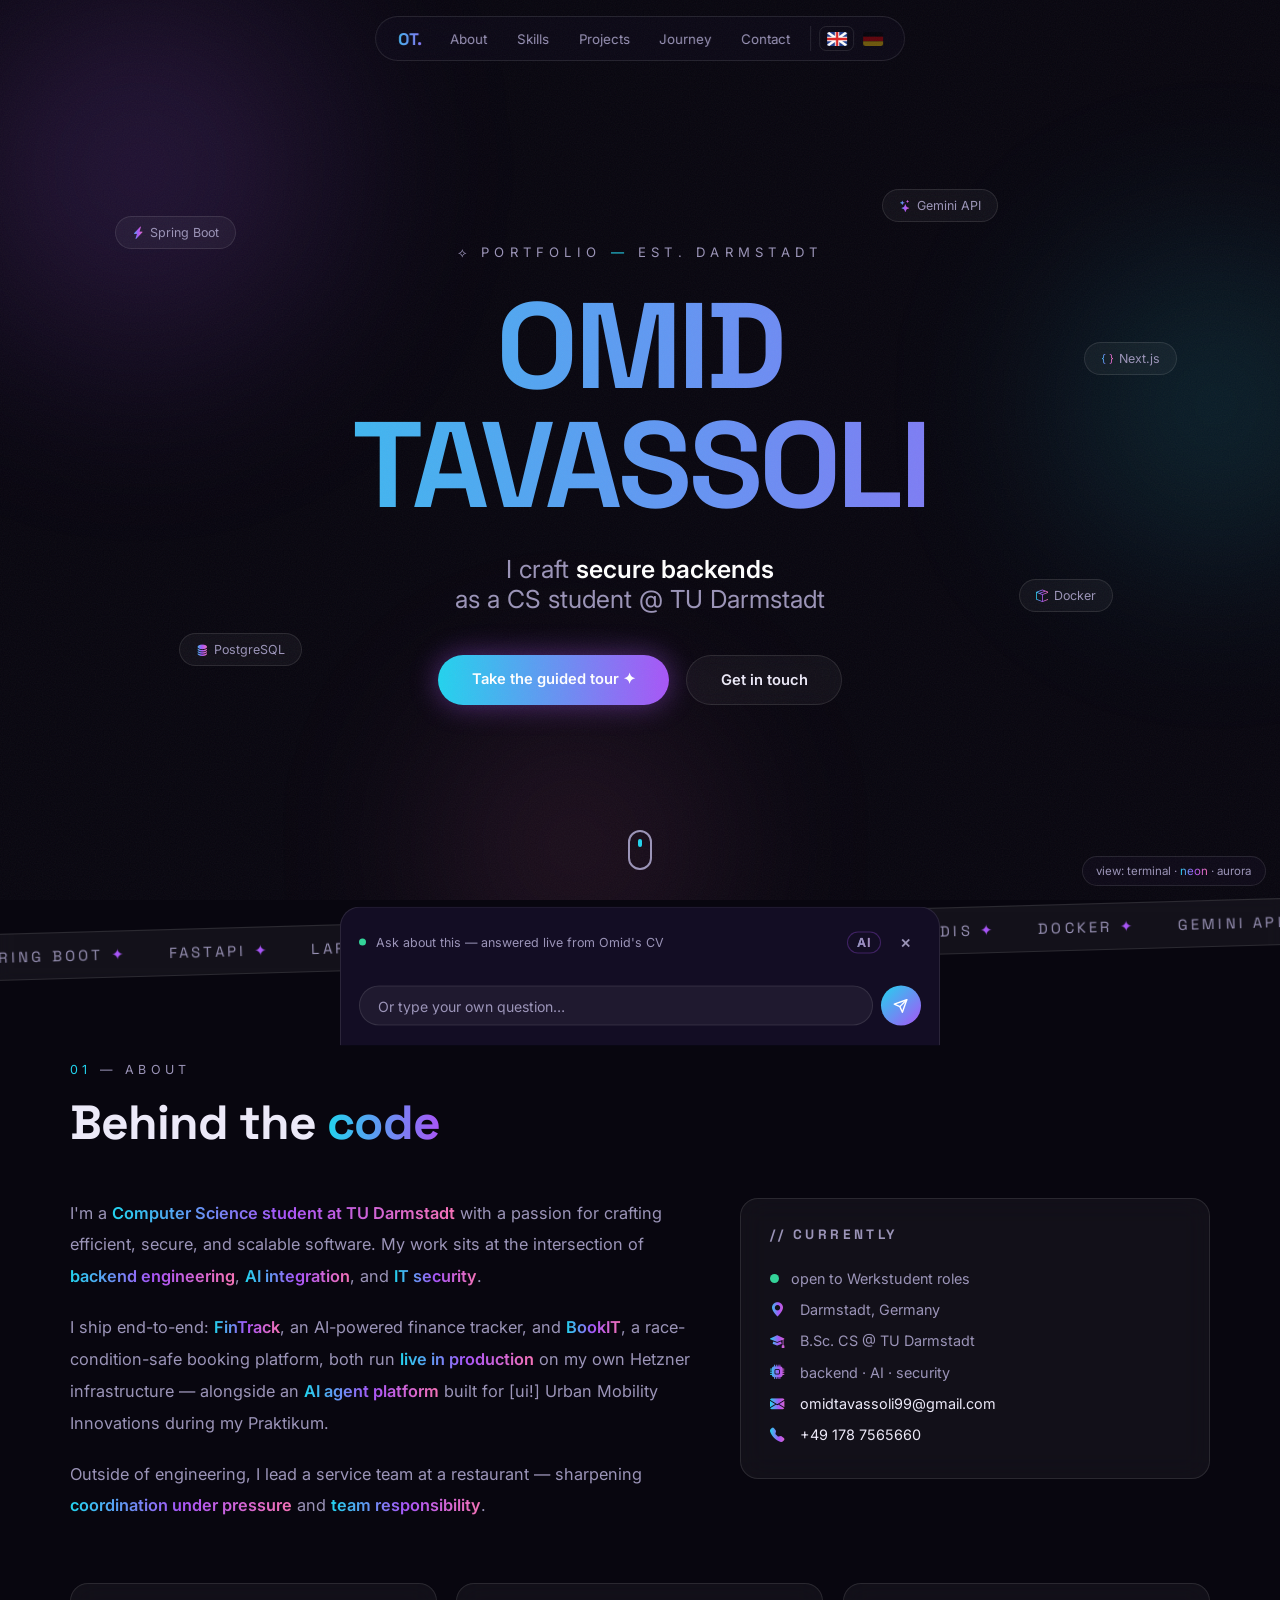
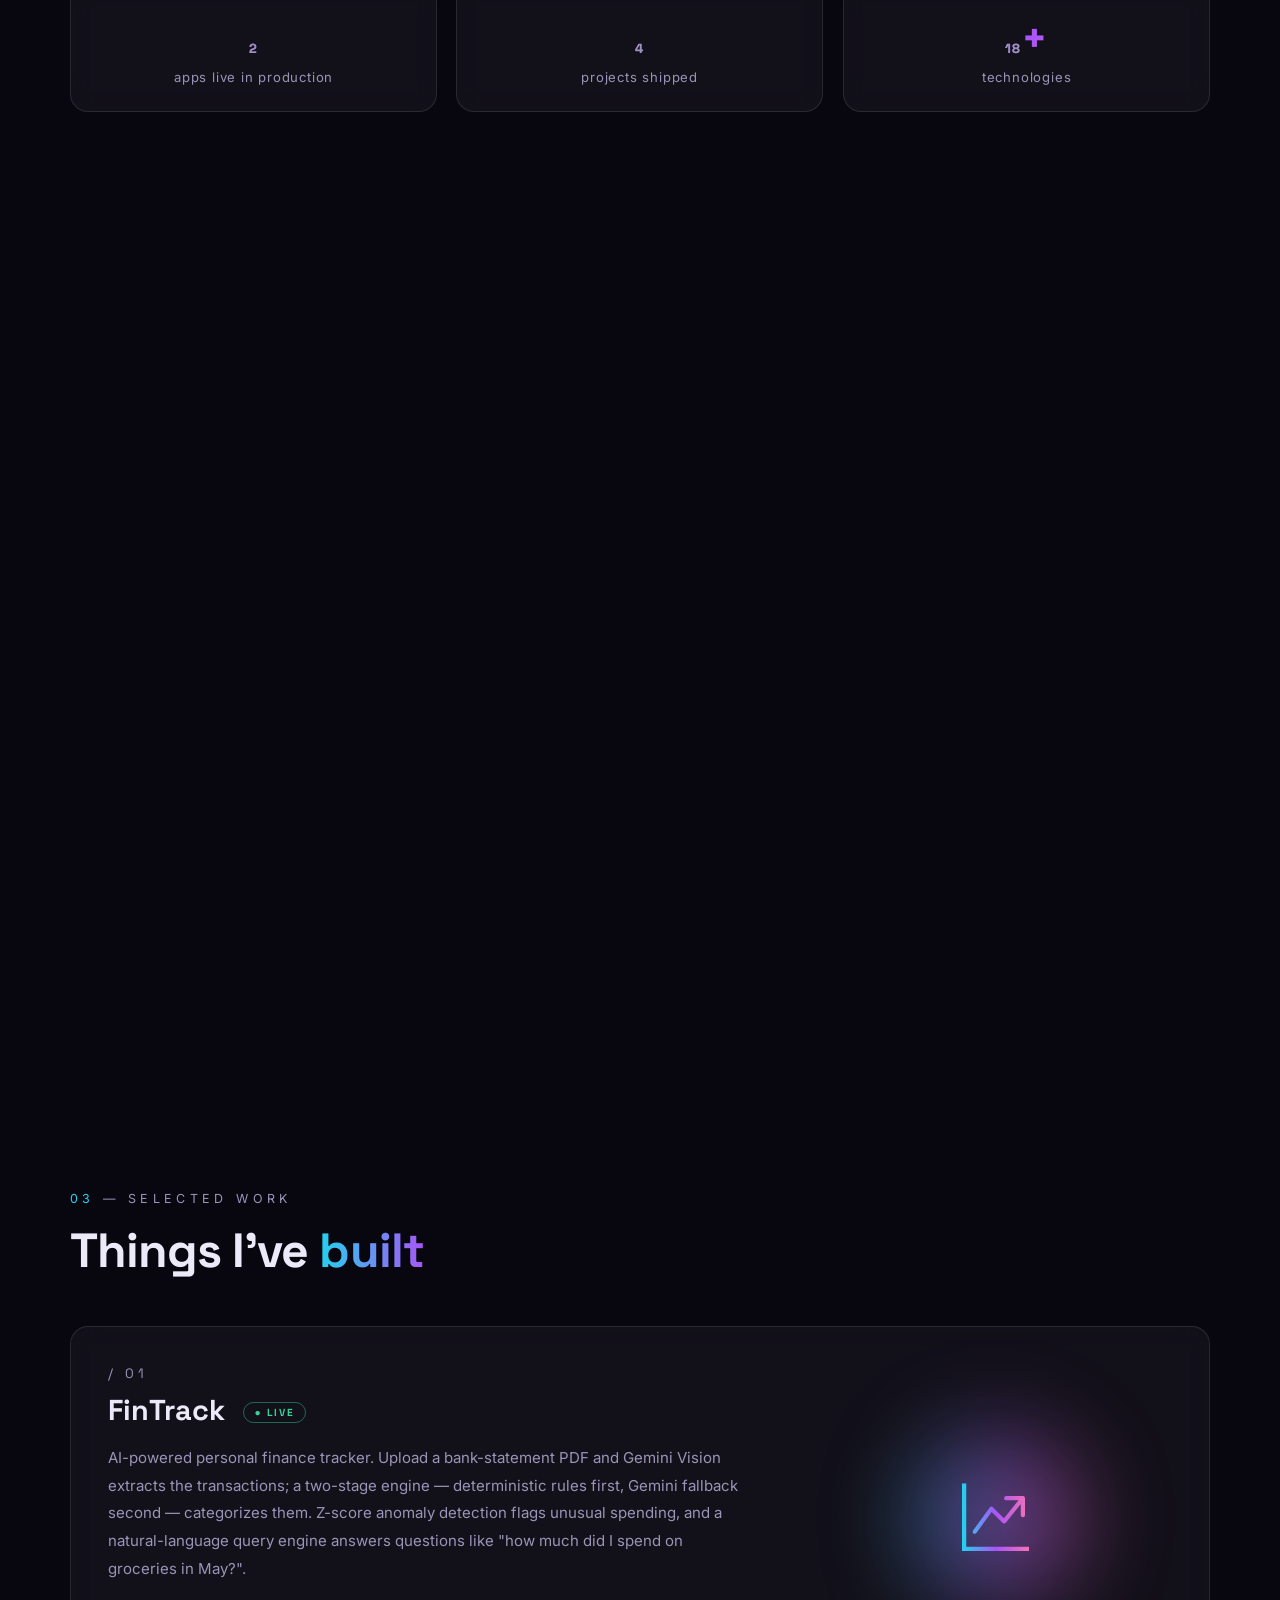
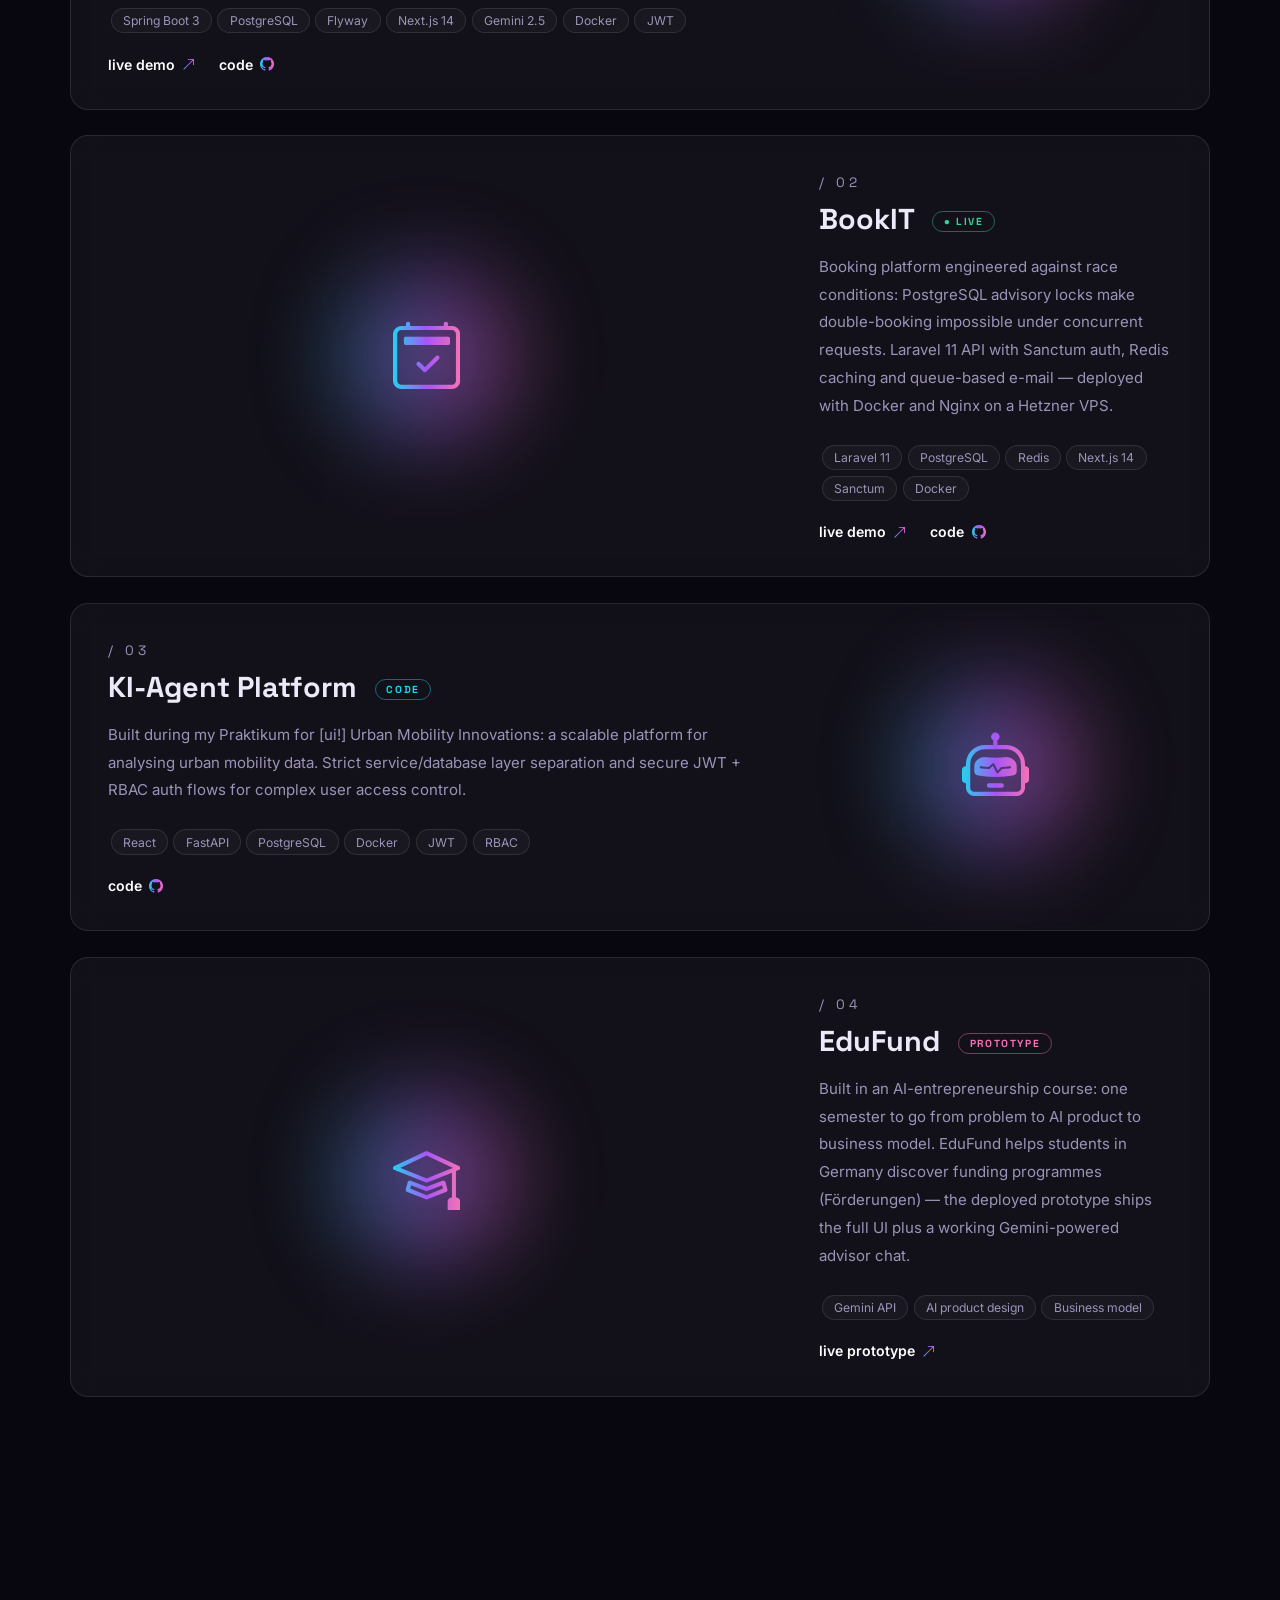
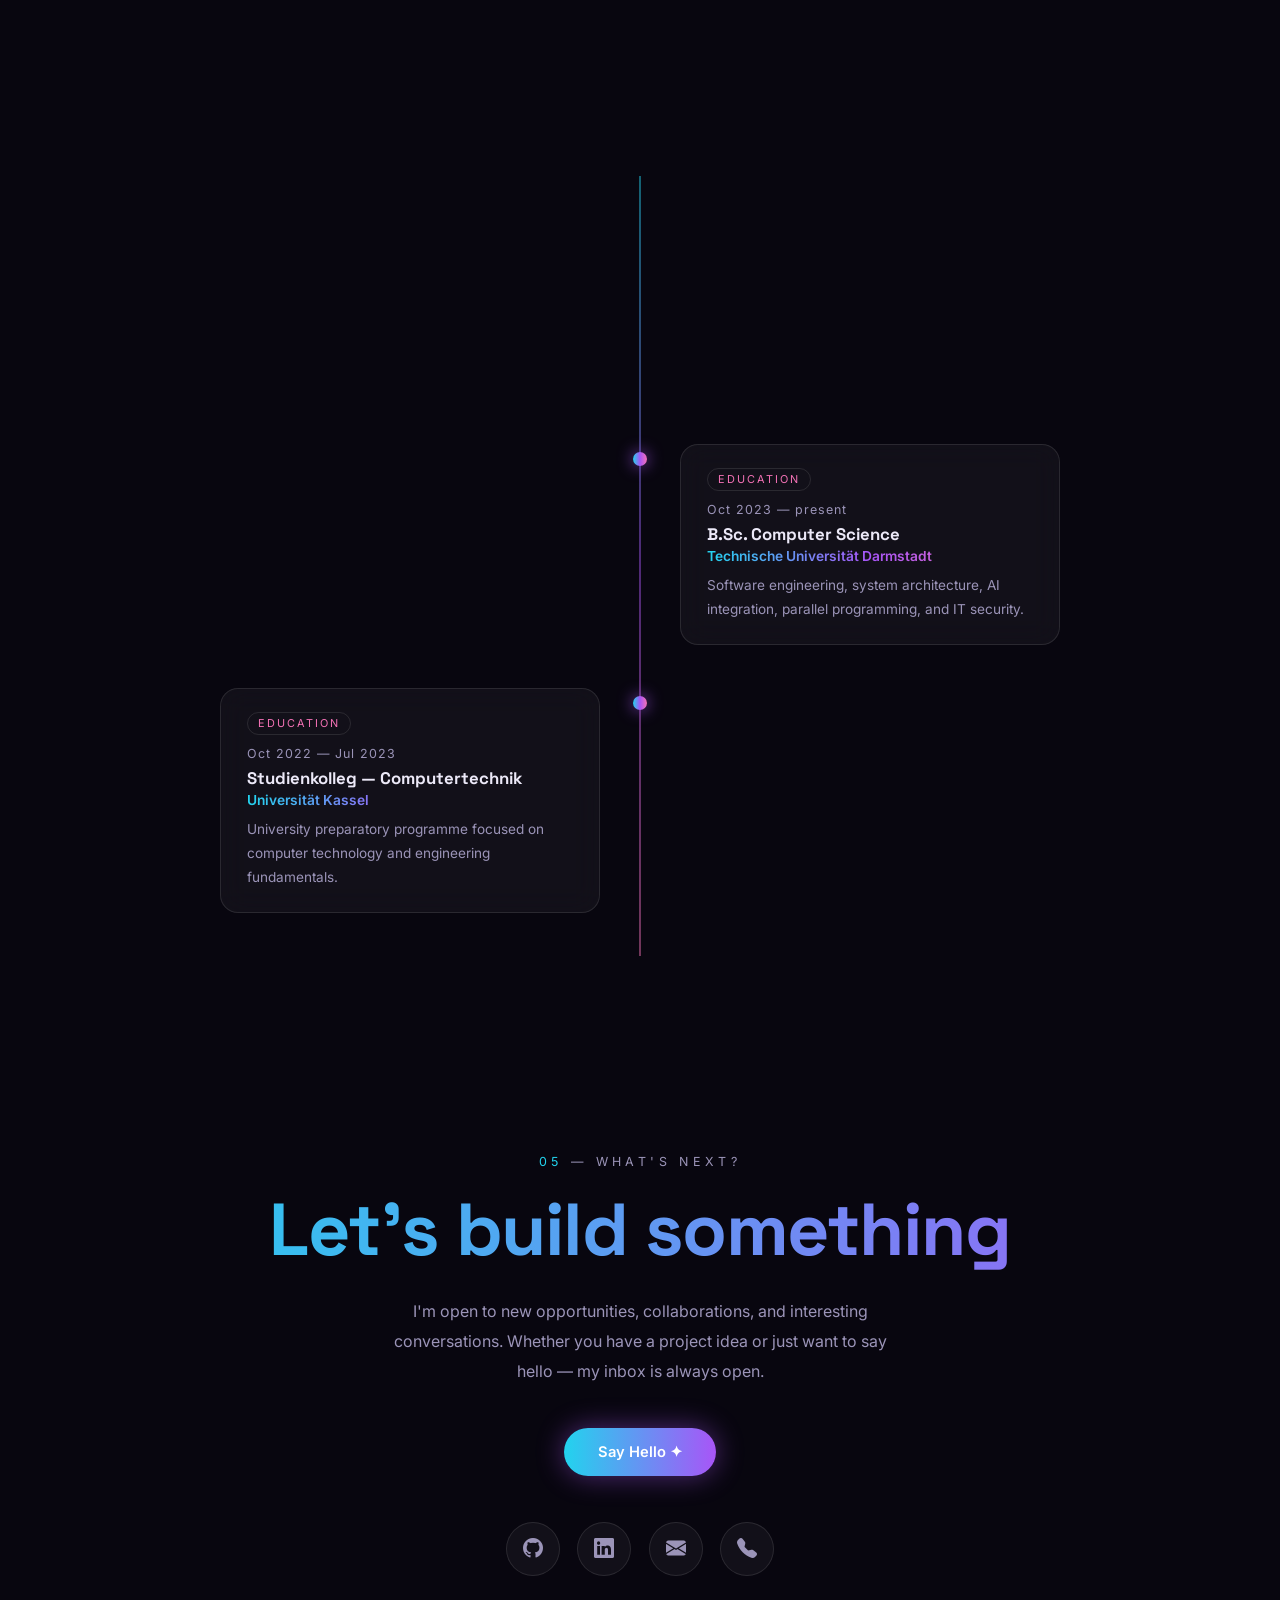
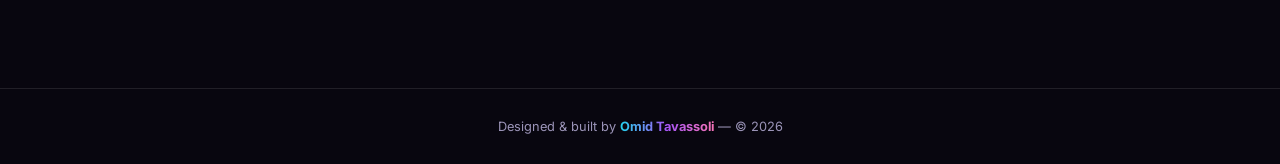
==== commit d9fe91b3: "fixed tour bugs" ====
--- a/index.html
+++ b/index.html
@@ -930,6 +930,12 @@
     };
     const L = () => (window.SITE_LANG || 'en').startsWith('de') ? 'de' : 'en';
     const tt = () => TT[L()];
+    const ROUTES = {
+        backend: ['p-bookit', 'p-fintrack', 'skills', 'journey', 'contact'],
+        ai: ['p-fintrack', 'p-edufund', 'p-uiagent', 'journey', 'contact'],
+        fullstack: ['about', 'p-fintrack', 'p-bookit', 'p-edufund', 'skills', 'contact'],
+        curious: ['about', 'projects', 'journey', 'contact']
+    };
 
     /* ── state ── */
     const T = { st: 'idle', role: null, route: [], i: 0, detour: null, back: null, q: 0, ctrl: null, hlEl: null };
@@ -1178,4 +1184,4 @@
 })();
 </script>
 </body>
-</html>
+</html>
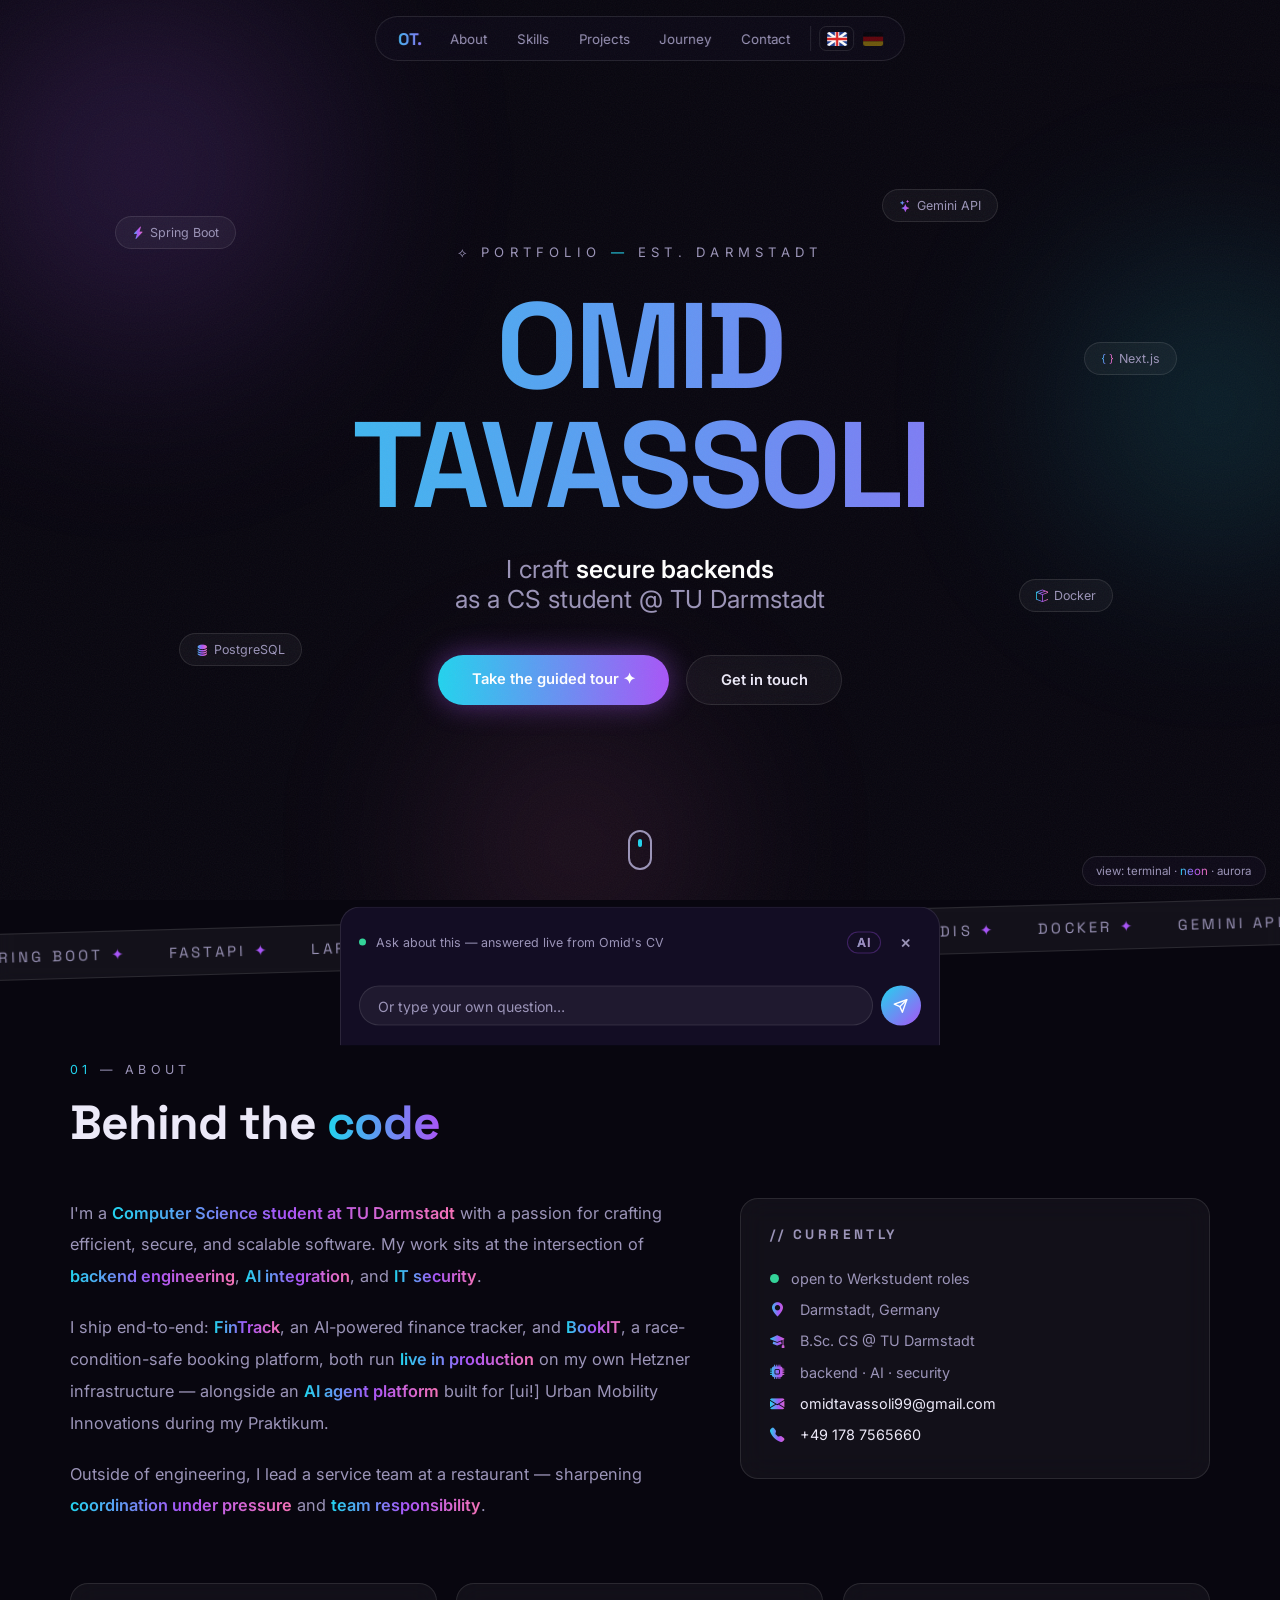
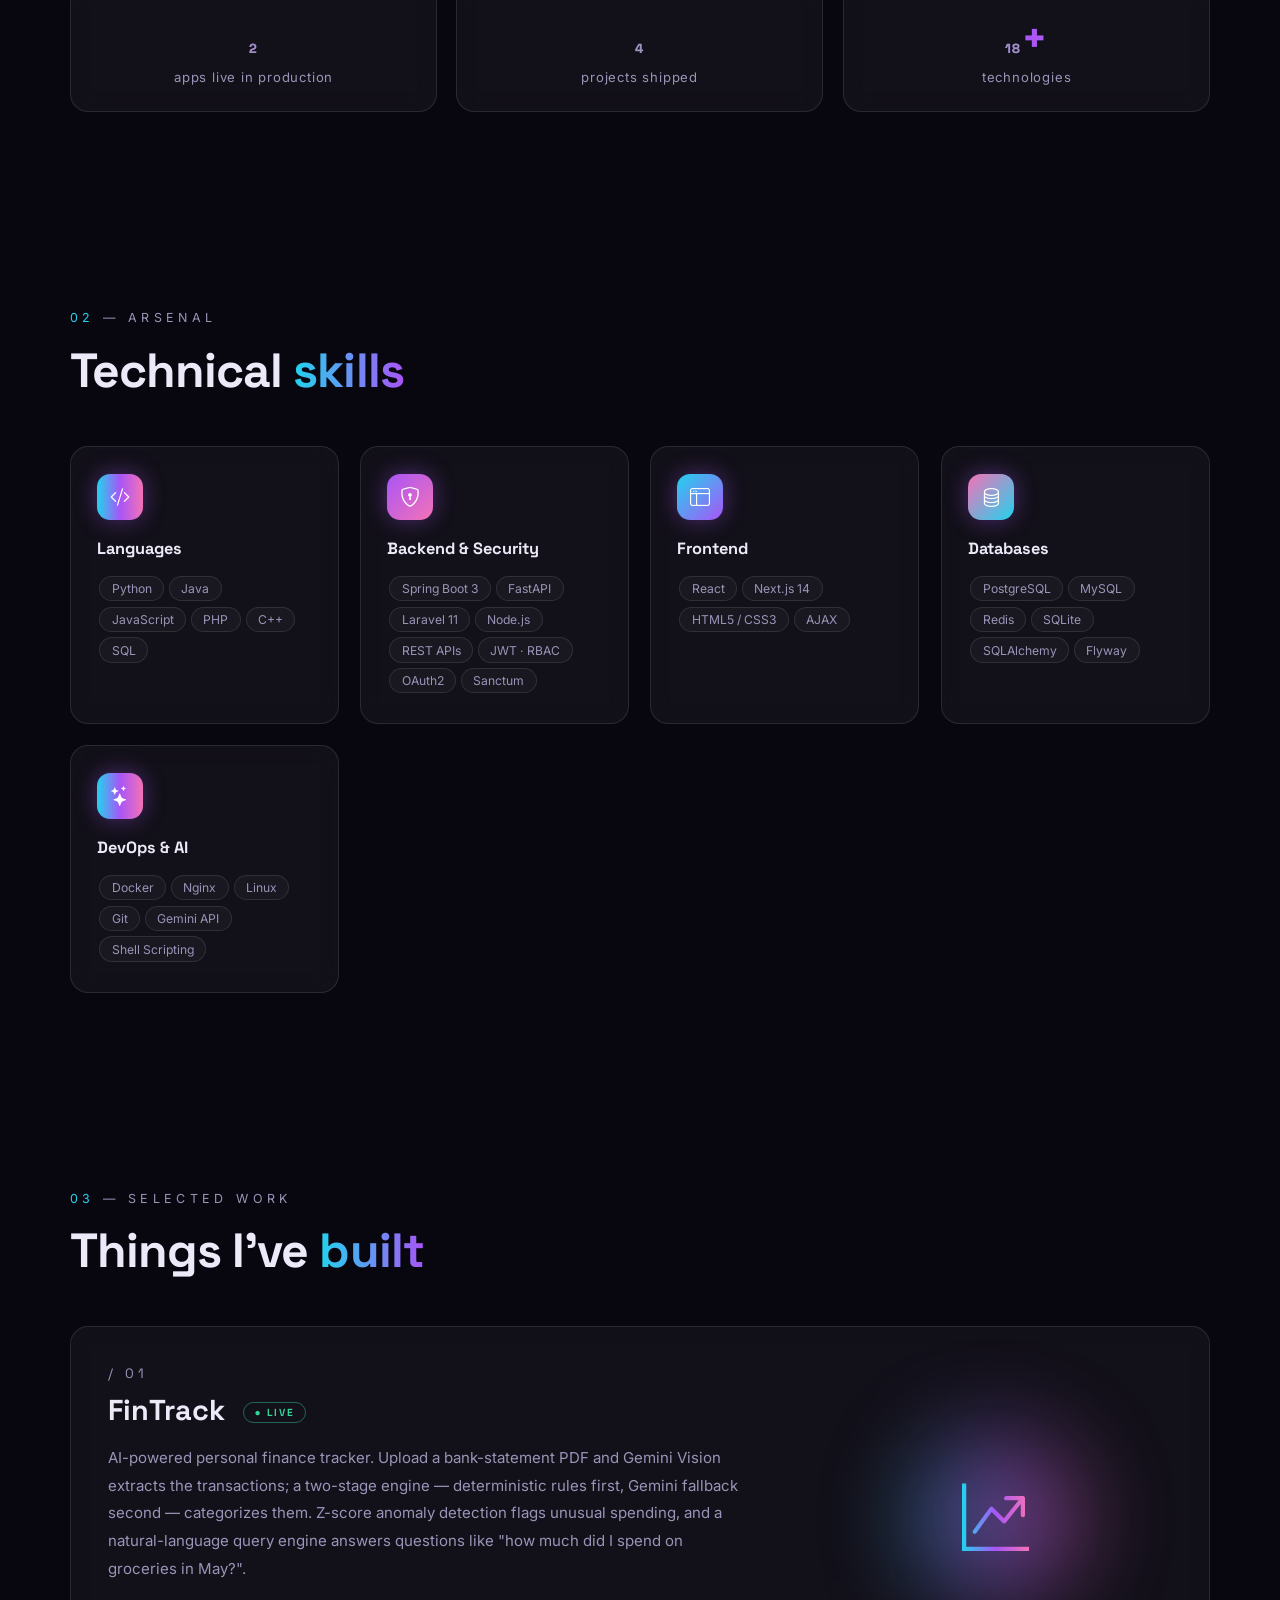
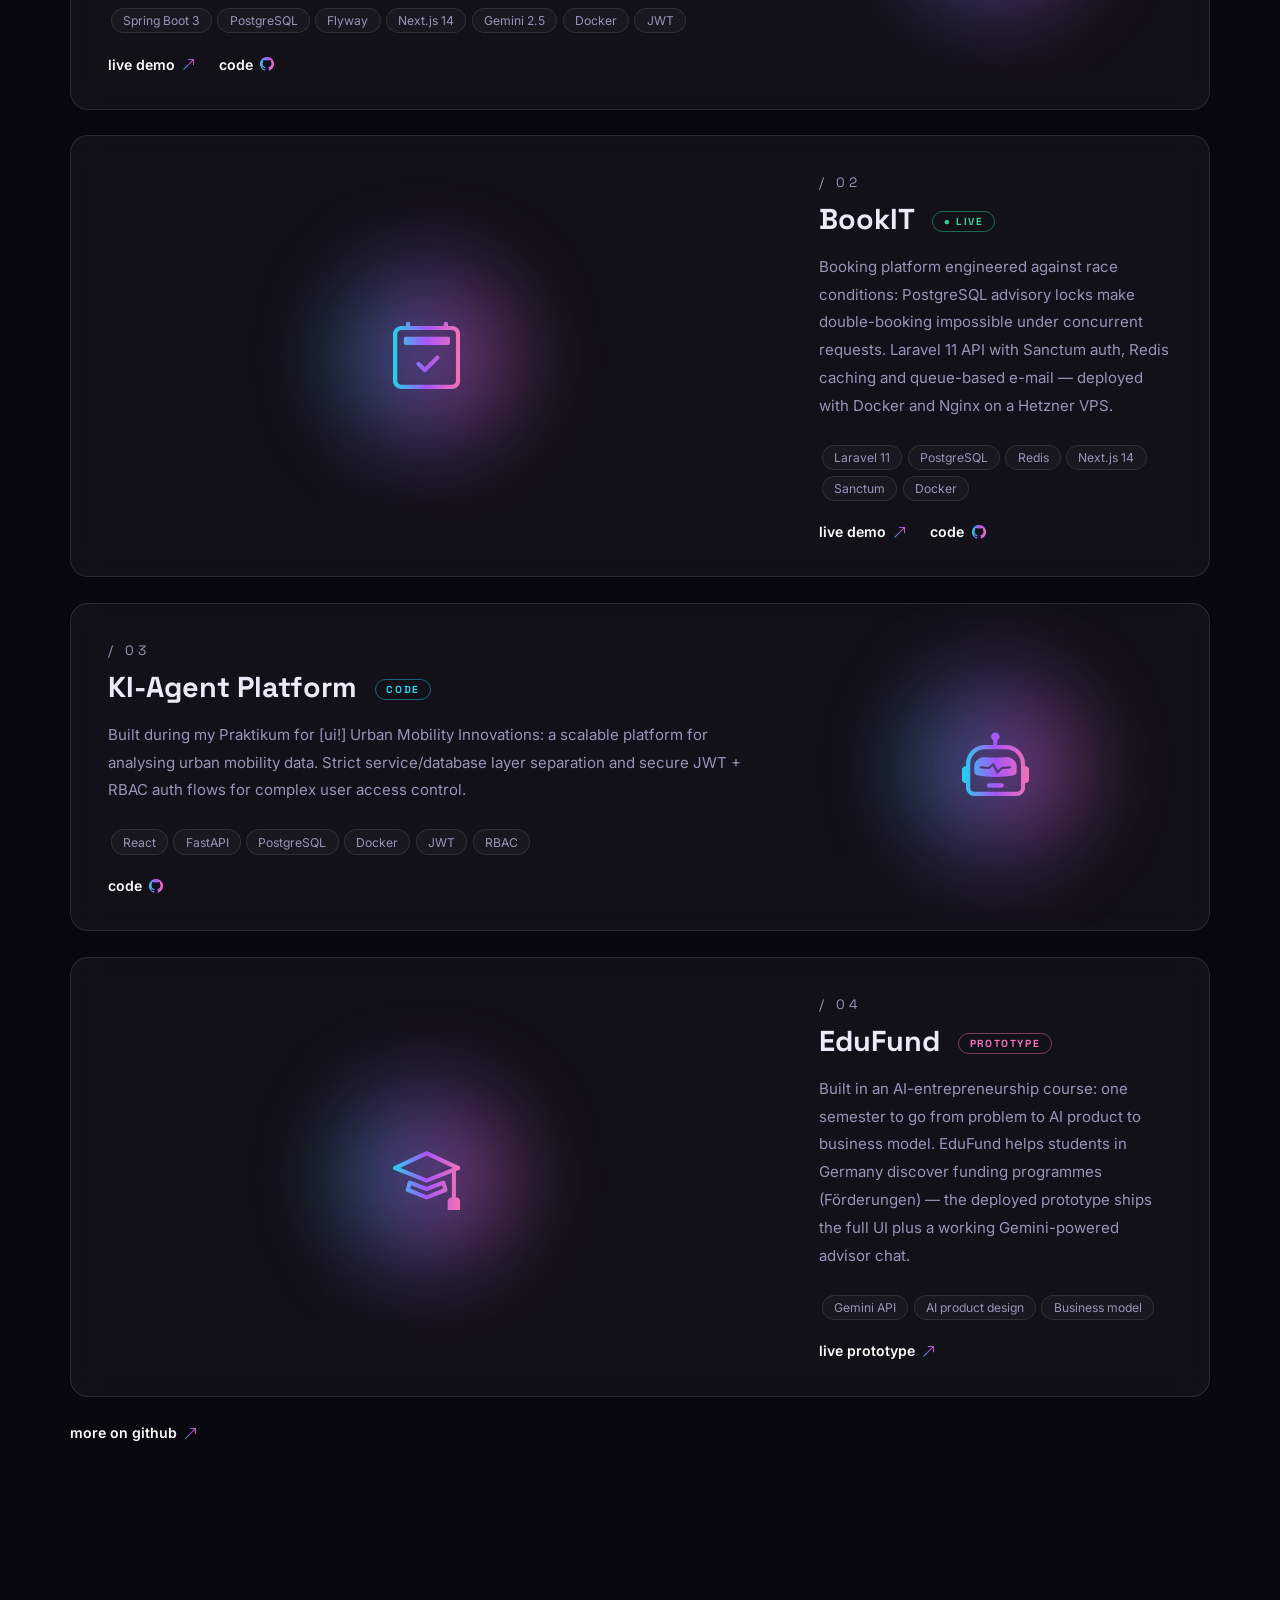
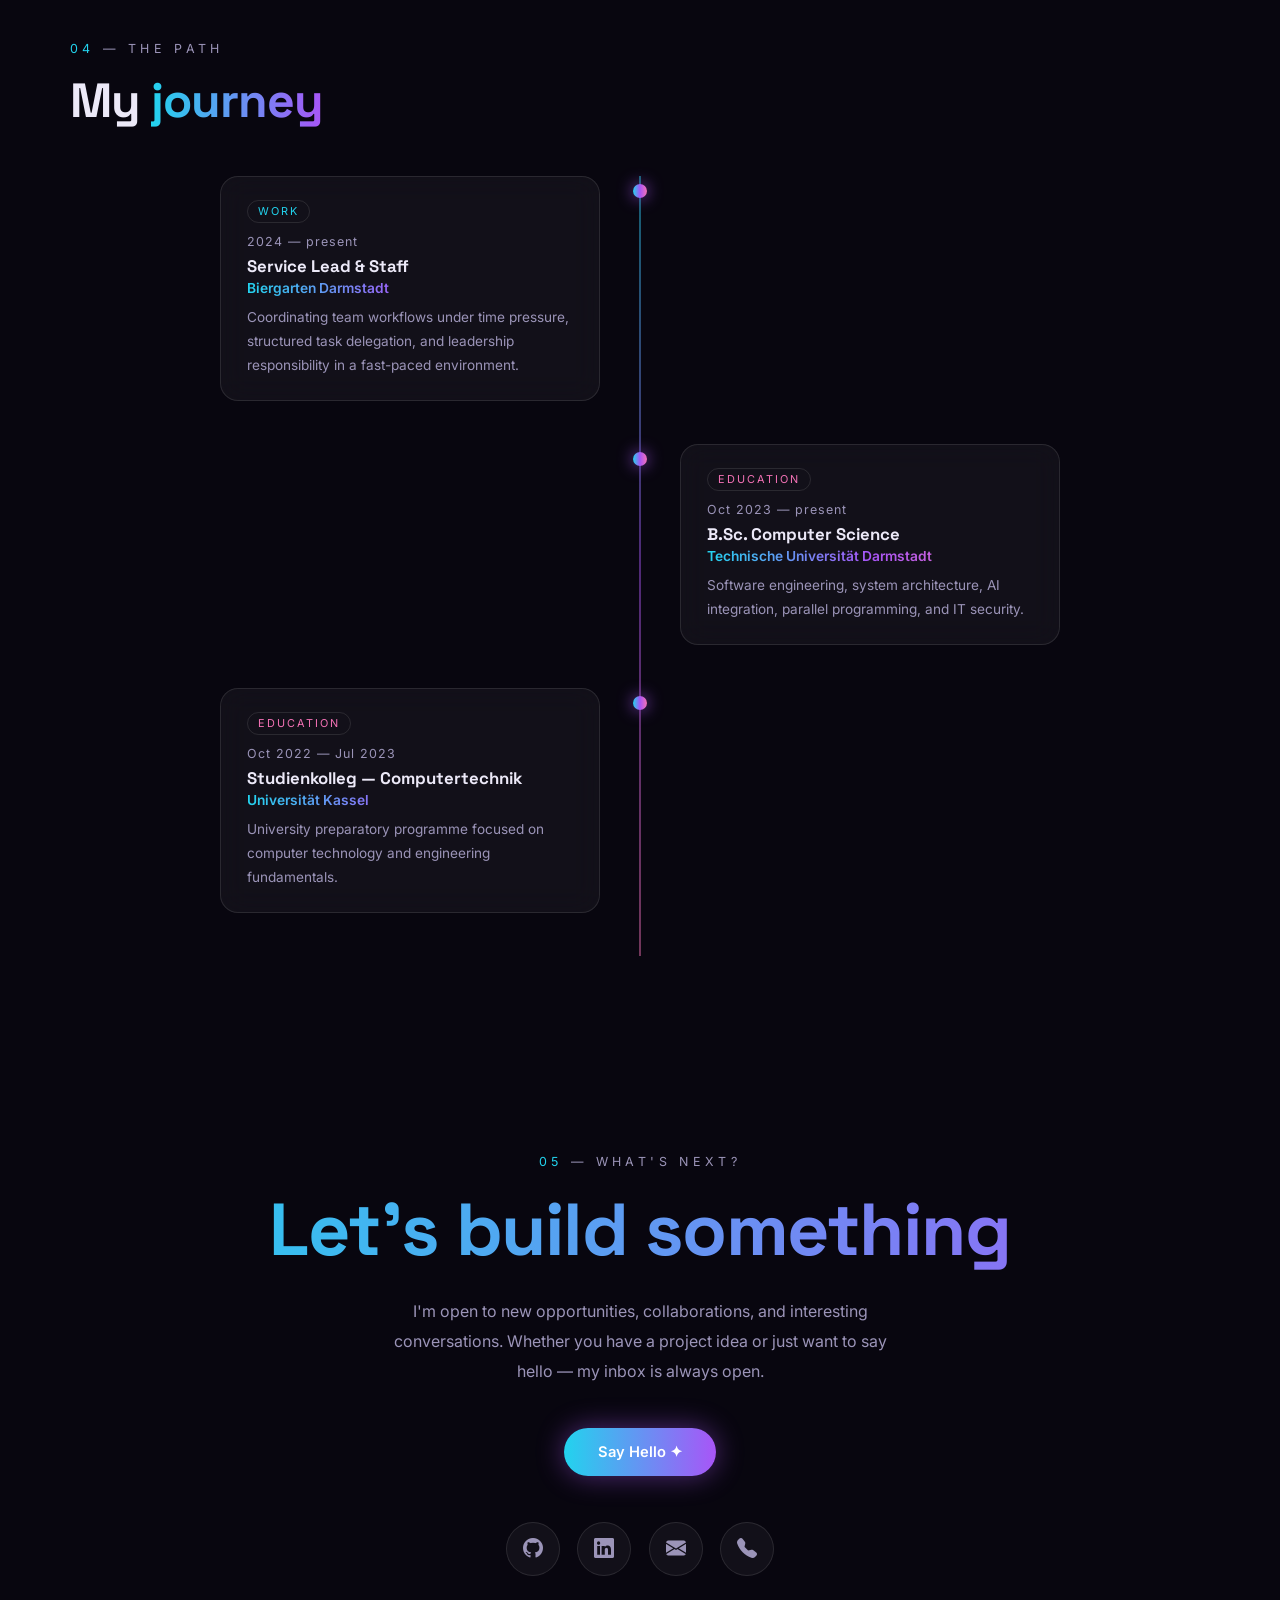
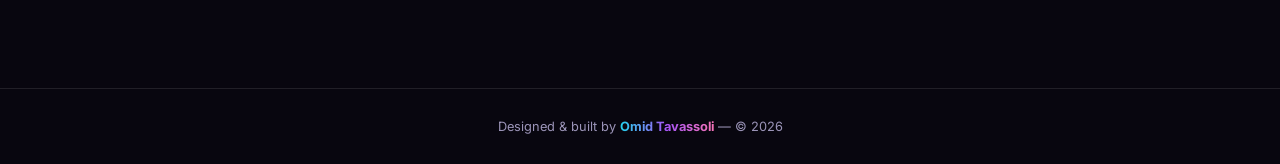
==== commit 100acc8b: "fixing some bugs in tour" ====
--- a/index.html
+++ b/index.html
@@ -298,7 +298,7 @@
 #tpanel.on{opacity:1;pointer-events:auto;transform:translate(-50%,0)}
 .tp-eyebrow{display:flex;align-items:center;gap:.6rem;font-size:.72rem;letter-spacing:.18em;text-transform:uppercase;color:var(--muted);margin-bottom:.55rem}
 .tp-eyebrow b{background:var(--grad);-webkit-background-clip:text;background-clip:text;color:transparent;font-weight:600}
-#tptext{font-size:.92rem;line-height:1.75;color:var(--text)}
+#tptext{font-size:.92rem;line-height:1.75;color:var(--text);max-height:36vh;overflow-y:auto;-webkit-overflow-scrolling:touch;overscroll-behavior:contain;padding-right:4px}
 .tp-row{display:flex;align-items:center;gap:.6rem;margin-top:1rem;flex-wrap:wrap}
 .tbtn{border:1px solid var(--gborder);background:var(--glass);color:var(--text);border-radius:999px;
     font-family:'Inter';font-size:.83rem;font-weight:600;padding:.55rem 1.2rem;cursor:pointer;transition:opacity .25s,border-color .25s,box-shadow .25s}
@@ -344,6 +344,8 @@
 #tsinput{flex:1;background:rgba(255,255,255,.05);border:1px solid rgba(255,255,255,.1);border-radius:999px;
     color:var(--text);font-family:'Inter';font-size:.88rem;padding:.55rem 1.1rem;outline:none;transition:border-color .25s,box-shadow .25s}
 #tsinput:focus{border-color:rgba(168,85,247,.5);box-shadow:0 0 0 3px rgba(168,85,247,.12)}
+@media (pointer:coarse){#tsinput{font-size:16px}}
+.tchip,.tbtn,#tsend,.langbtn,#tourBtn{touch-action:manipulation}
 #tsinput::placeholder{color:var(--muted)}
 #tsend{width:40px;height:40px;border-radius:50%;border:none;flex-shrink:0;background:linear-gradient(135deg,var(--cyan),var(--violet));
     color:#fff;cursor:pointer;display:flex;align-items:center;justify-content:center;transition:transform .2s,box-shadow .2s}
@@ -1106,8 +1108,9 @@
     if (window.visualViewport) {
         visualViewport.addEventListener('resize', () => {
             const card = document.querySelector('.tsh-card');
+            if (!sheet.classList.contains('on')) { card.style.bottom = ''; return; }
             const off = innerHeight - visualViewport.height - visualViewport.offsetTop;
-            card.style.bottom = Math.max(0, off) + 'px';
+            card.style.bottom = Math.min(Math.max(0, off), innerHeight * .6) + 'px';
         });
     }
 
@@ -1146,9 +1149,10 @@
         ty0 = e.touches[0].clientY;
     }, { passive: true });
     document.addEventListener('touchmove', e => {
-        if (T.st === 'idle') return;
-        if (e.target.closest('.tsh-card')) return;   /* answer box stays scrollable */
-        e.preventDefault();                          /* native scroll is dead while touring */
+        /* only touches that BEGAN on the swipe surface are blocked (ty0 set at touchstart);
+           touches on panel / sheet / role modal stay fully native: scroll + crisp taps */
+        if (T.st === 'idle' || ty0 === null) return;
+        e.preventDefault();
     }, { passive: false });
     document.addEventListener('touchend', e => {
         if (ty0 === null) return;
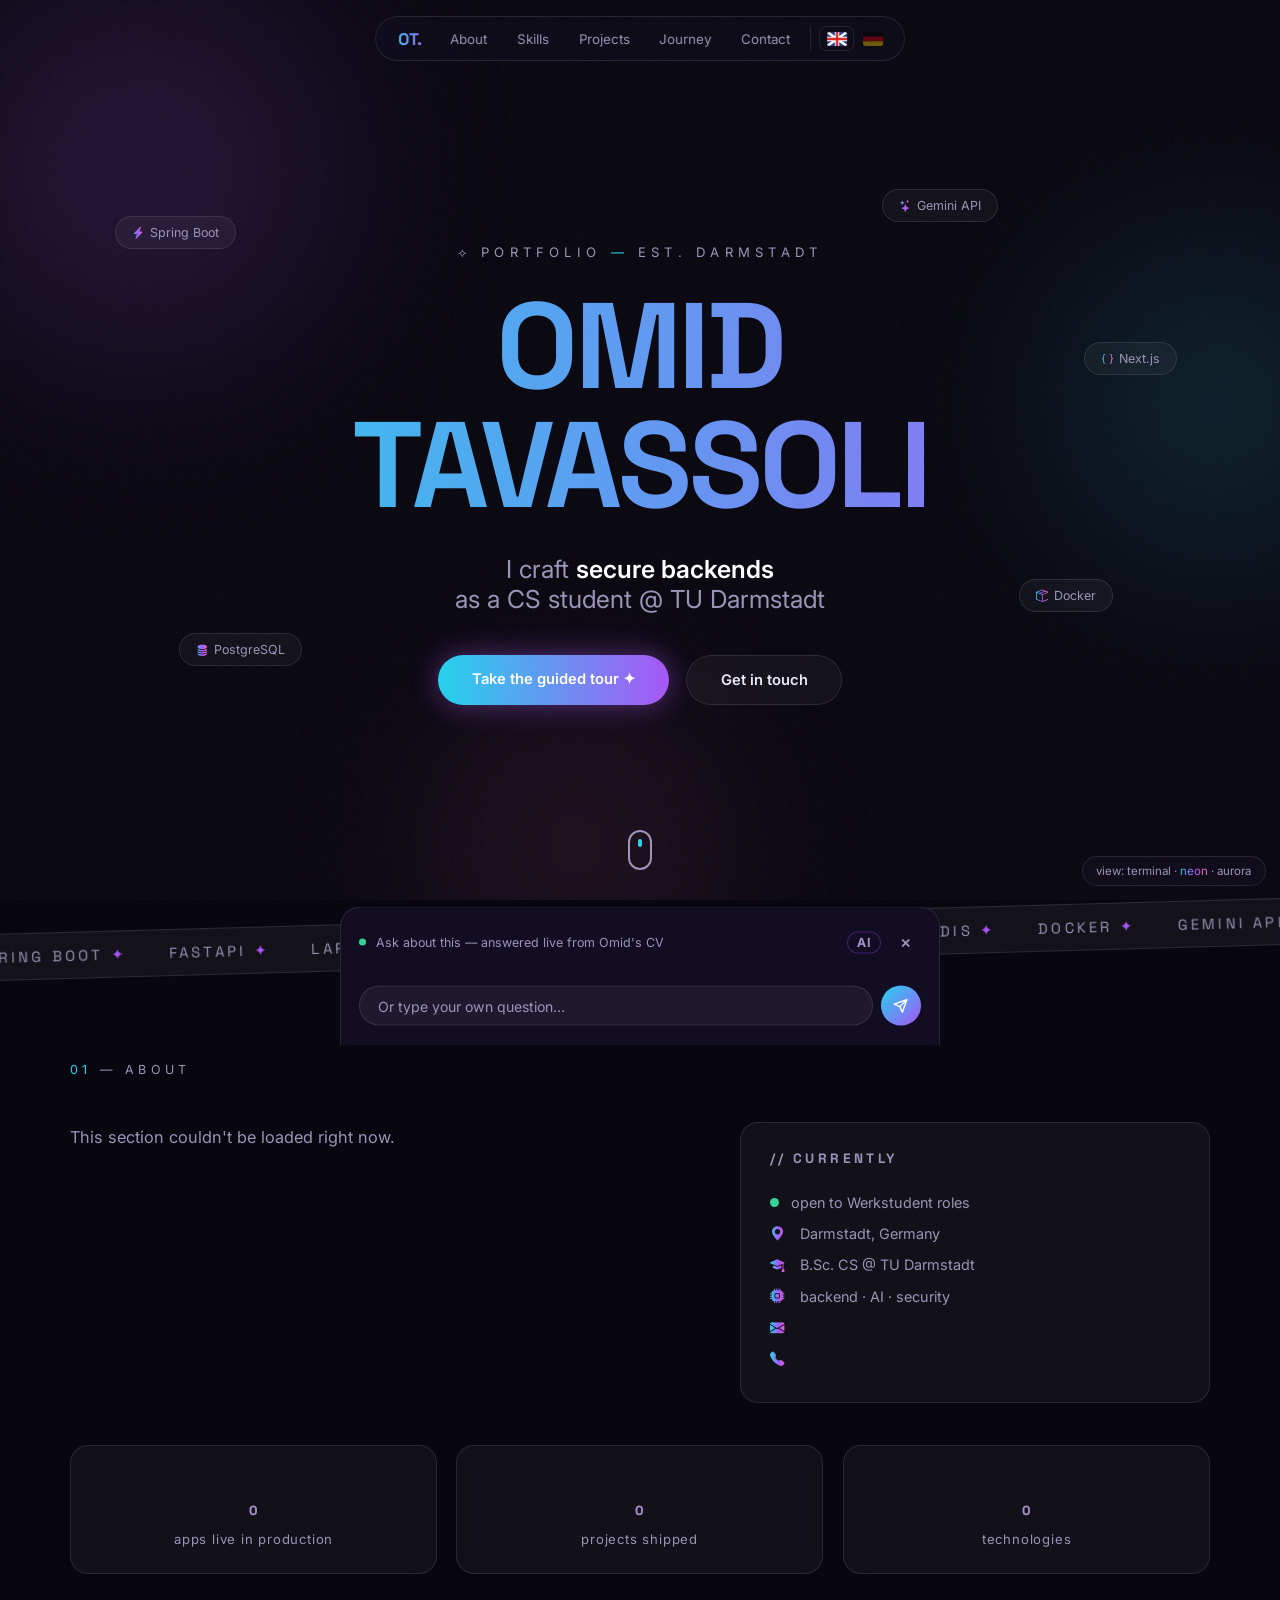
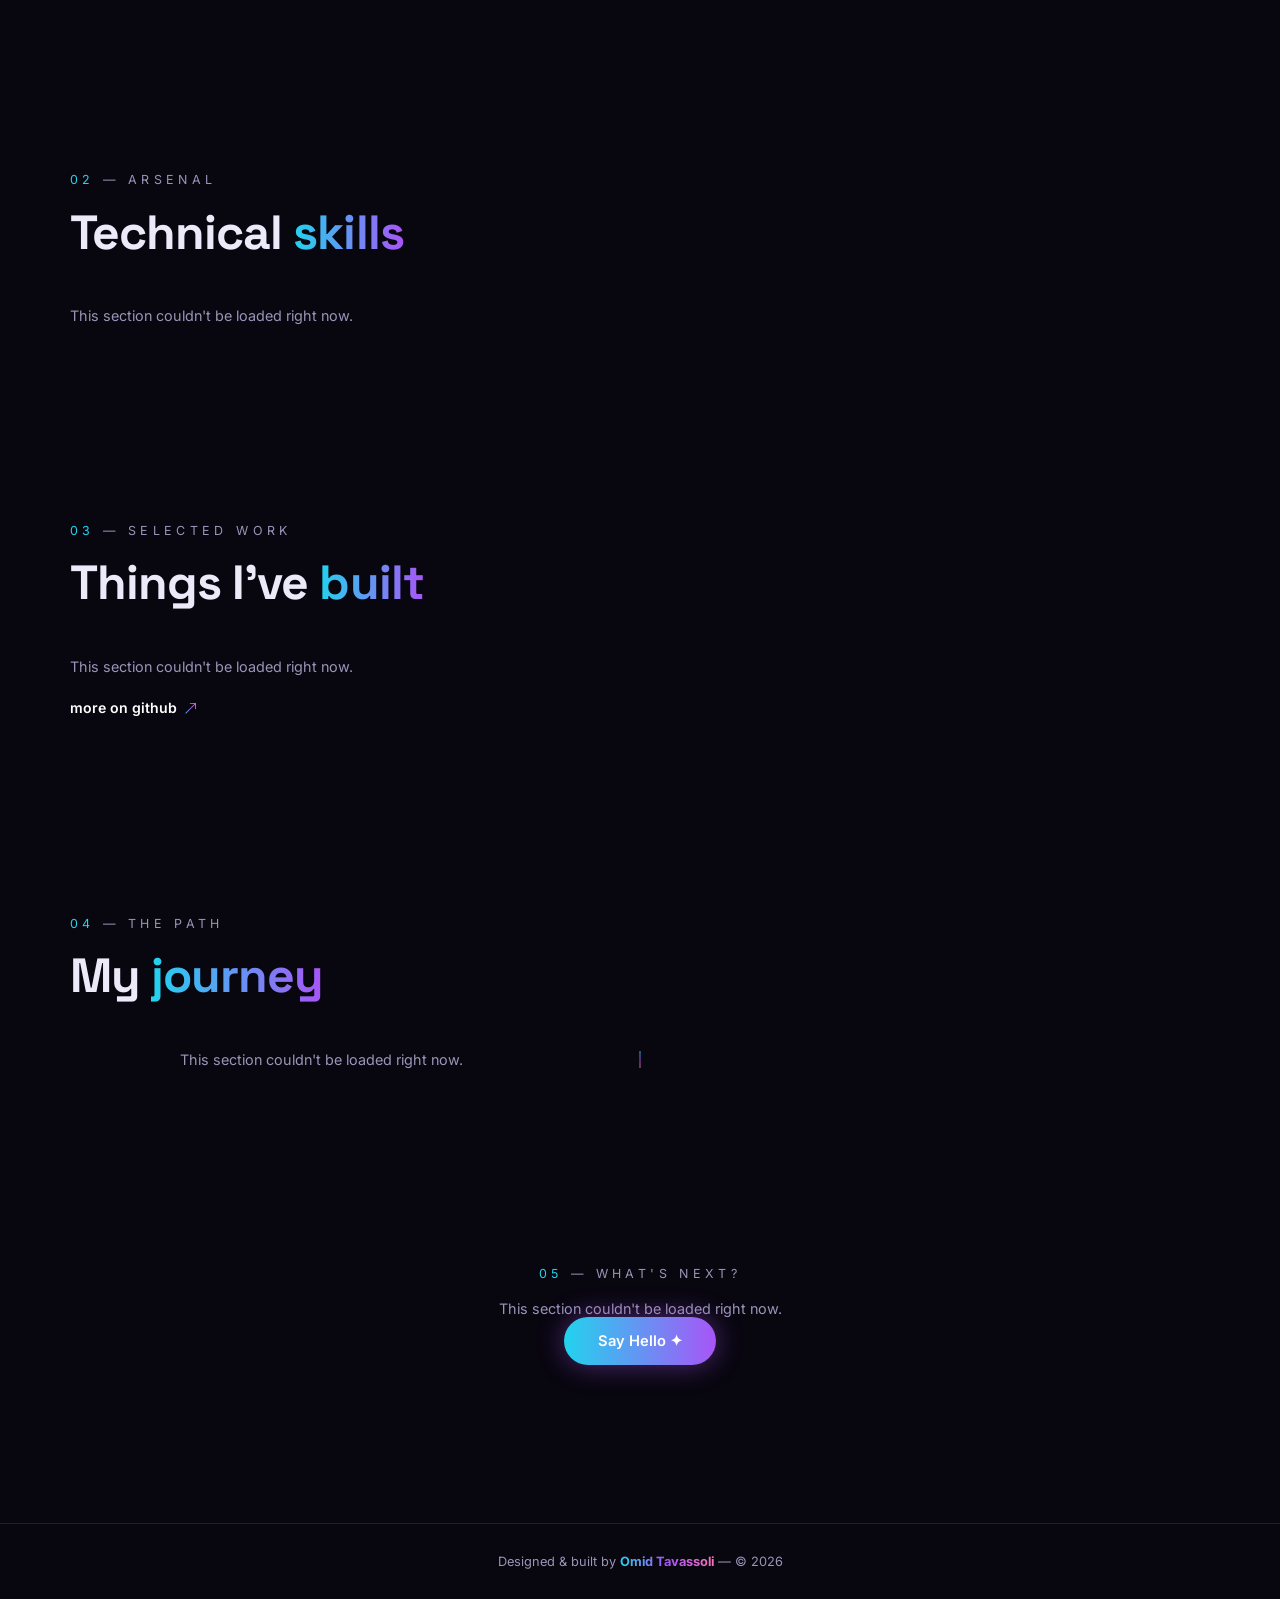
==== commit 0828390c: "added an interactive dashboard to change the content of the website using admin alogin (it has been " ====
--- a/index.html
+++ b/index.html
@@ -15,353 +15,7 @@
 <link rel="preconnect" href="https://fonts.gstatic.com" crossorigin>
 <link href="https://fonts.googleapis.com/css2?family=Space+Grotesk:wght@500;700&family=Inter:wght@400;500;600&display=swap" rel="stylesheet">
 <link href="https://cdn.jsdelivr.net/npm/bootstrap-icons@1.11.3/font/bootstrap-icons.css" rel="stylesheet">
-<style>
-:root{
-    --bg:#08060f; --bg2:#0c0917;
-    --text:#ece9f8; --muted:#9b94b8;
-    --cyan:#22d3ee; --violet:#a855f7; --pink:#f472b6;
-    --glass:rgba(255,255,255,.045); --gborder:rgba(255,255,255,.1);
-    --grad:linear-gradient(90deg,var(--cyan),var(--violet),var(--pink));
-}
-@property --ang{syntax:'<angle>';initial-value:0deg;inherits:false}
-*{margin:0;padding:0;box-sizing:border-box}
-html{scroll-behavior:smooth}
-html,body{overflow-x:hidden;overflow-x:clip}
-@media (hover:hover) and (pointer:fine){
-    html:not(.rm), html:not(.rm) a, html:not(.rm) button, html:not(.rm) input{cursor:none}
-}
-body{
-    background:var(--bg);color:var(--text);
-    font-family:'Inter',sans-serif;overflow-x:hidden;
-}
-::selection{background:var(--violet);color:#fff}
-::-webkit-scrollbar{width:8px}
-::-webkit-scrollbar-track{background:var(--bg)}
-::-webkit-scrollbar-thumb{background:#241b3e;border-radius:4px}
-::-webkit-scrollbar-thumb:hover{background:var(--violet)}
-.wrap{width:min(1140px,92%);margin:0 auto}
-.disp{font-family:'Space Grotesk',sans-serif}
-.grad-text{background:var(--grad);background-size:200% 100%;-webkit-background-clip:text;background-clip:text;color:transparent}
-
-/* ── preloader ── */
-#pre{position:fixed;inset:0;z-index:9999;background:var(--bg);display:flex;align-items:center;justify-content:center;transition:opacity .5s,visibility .5s}
-#pre.off{opacity:0;visibility:hidden}
-.pre-ring{position:relative;width:84px;height:84px;border-radius:50%;display:flex;align-items:center;justify-content:center}
-.pre-ring::before{content:'';position:absolute;inset:0;border-radius:50%;padding:2px;background:conic-gradient(from 0deg,transparent 10%,var(--cyan),var(--violet),var(--pink),transparent 90%);-webkit-mask:linear-gradient(#000 0 0) content-box,linear-gradient(#000 0 0);-webkit-mask-composite:xor;mask-composite:exclude;animation:spin 1.1s linear infinite}
-.pre-ring b{font-family:'Space Grotesk';font-size:1.5rem;background:var(--grad);-webkit-background-clip:text;background-clip:text;color:transparent}
-@keyframes spin{to{transform:rotate(360deg)}}
-
-/* ── scroll progress ── */
-#prog{position:fixed;top:0;left:0;right:0;height:3px;z-index:500;background:var(--grad);transform:scaleX(0);transform-origin:left}
-
-/* ── noise + orbs ── */
-#noise{position:fixed;inset:0;z-index:9000;pointer-events:none;opacity:.05;
-    background:url("data:image/svg+xml,%3Csvg xmlns='http://www.w3.org/2000/svg' width='180' height='180'%3E%3Cfilter id='n'%3E%3CfeTurbulence type='fractalNoise' baseFrequency='0.85' numOctaves='2'/%3E%3C/filter%3E%3Crect width='180' height='180' filter='url(%23n)'/%3E%3C/svg%3E")}
-#bgfx{position:fixed;inset:0;z-index:0;overflow:hidden;pointer-events:none}
-.orb{position:absolute;border-radius:50%;filter:blur(90px);opacity:.5;will-change:transform}
-.orb.o1{width:46vw;height:46vw;top:-14%;left:-12%;background:radial-gradient(circle,rgba(168,85,247,.5),transparent 65%);animation:drift1 26s ease-in-out infinite alternate}
-.orb.o2{width:38vw;height:38vw;top:18%;right:-14%;background:radial-gradient(circle,rgba(34,211,238,.42),transparent 65%);animation:drift2 31s ease-in-out infinite alternate}
-.orb.o3{width:34vw;height:34vw;bottom:-18%;left:28%;background:radial-gradient(circle,rgba(244,114,182,.34),transparent 65%);animation:drift3 24s ease-in-out infinite alternate}
-@keyframes drift1{to{transform:translate3d(9vw,7vh,0) scale(1.15)}}
-@keyframes drift2{to{transform:translate3d(-7vw,9vh,0) scale(.9)}}
-@keyframes drift3{to{transform:translate3d(6vw,-8vh,0) scale(1.1)}}
-#page{position:relative;z-index:1}
-
-/* ── custom cursor ── */
-#cdot{position:fixed;top:0;left:0;width:8px;height:8px;margin:-4px 0 0 -4px;border-radius:50%;background:#fff;z-index:10000;pointer-events:none;opacity:0}
-#cring{position:fixed;top:0;left:0;width:38px;height:38px;margin:-19px 0 0 -19px;border-radius:50%;border:1.5px solid rgba(34,211,238,.65);z-index:9999;pointer-events:none;opacity:0;
-    transition:width .25s,height .25s,margin .25s,background .25s,border-color .25s}
-#cring.hov{width:58px;height:58px;margin:-29px 0 0 -29px;background:rgba(34,211,238,.09);border-color:rgba(168,85,247,.8)}
-@media (hover:none),(pointer:coarse){#cdot,#cring{display:none}}
-html.rm #cdot,html.rm #cring{display:none}
-
-/* ── nav pill ── */
-#pnav{position:fixed;top:16px;left:50%;transform:translateX(-50%);z-index:300;
-    display:flex;align-items:center;gap:.15rem;
-    background:rgba(16,12,28,.55);border:1px solid var(--gborder);
-    backdrop-filter:blur(18px);-webkit-backdrop-filter:blur(18px);
-    border-radius:999px;padding:.4rem .55rem;white-space:nowrap}
-.plogo{font-family:'Space Grotesk';font-weight:700;font-size:1.05rem;padding:0 .8rem;text-decoration:none}
-.plink{color:var(--muted);text-decoration:none;font-size:.83rem;padding:.45rem .85rem;border-radius:999px;transition:color .25s,background .25s}
-.plink:hover{color:#fff;background:rgba(255,255,255,.06)}
-.plink.active{color:#fff;background:linear-gradient(90deg,rgba(34,211,238,.16),rgba(168,85,247,.16))}
-#burger{display:none;background:none;border:none;padding:.45rem .7rem}
-#burger span{display:block;width:22px;height:2px;background:#fff;margin:5px 0;border-radius:2px;transition:transform .3s,opacity .3s}
-#burger.open span:nth-child(1){transform:translateY(7px) rotate(45deg)}
-#burger.open span:nth-child(2){opacity:0}
-#burger.open span:nth-child(3){transform:translateY(-7px) rotate(-45deg)}
-#mnav{position:fixed;inset:0;z-index:250;background:rgba(8,6,15,.96);backdrop-filter:blur(22px);
-    display:flex;flex-direction:column;justify-content:center;align-items:center;gap:1.5rem;
-    opacity:0;pointer-events:none;transition:opacity .35s}
-#mnav.open{opacity:1;pointer-events:auto}
-#mnav a{font-family:'Space Grotesk';font-size:2rem;color:var(--text);text-decoration:none;opacity:0;transform:translateY(20px);transition:opacity .4s,transform .4s}
-#mnav.open a{opacity:1;transform:none}
-#mnav a:nth-child(1){transition-delay:.05s}#mnav a:nth-child(2){transition-delay:.1s}
-#mnav a:nth-child(3){transition-delay:.15s}#mnav a:nth-child(4){transition-delay:.2s}
-#mnav a:nth-child(5){transition-delay:.25s}
-#mnav a:hover{background:var(--grad);-webkit-background-clip:text;background-clip:text;color:transparent}
-@media (max-width:780px){.plink{display:none}#burger{display:block}}
-
-/* ── reveal system ── */
-.rv{opacity:0;transform:translateY(30px);filter:blur(7px);transition:opacity .8s cubic-bezier(.22,1,.36,1),transform .8s cubic-bezier(.22,1,.36,1),filter .8s;transition-delay:var(--d,0s)}
-.rv.rv-l{transform:translateX(-44px)}
-.rv.rv-r{transform:translateX(44px)}
-.rv.on{opacity:1;transform:none;filter:none}
-
-/* ── hero ── */
-#hero{min-height:100vh;display:flex;flex-direction:column;align-items:center;justify-content:center;text-align:center;position:relative;padding:120px 0 70px}
-.eyebrow{font-size:.82rem;letter-spacing:.4em;text-transform:uppercase;color:var(--muted);margin-bottom:1.6rem}
-.eyebrow b{color:var(--cyan);font-weight:400}
-.hero-name{font-size:clamp(3.1rem,11vw,7.6rem);font-weight:700;line-height:.98;letter-spacing:-.03em;
-    background:var(--grad);background-size:220% 100%;-webkit-background-clip:text;background-clip:text;color:transparent;
-    animation:pan 7s ease-in-out infinite alternate}
-@keyframes pan{to{background-position:100% 0}}
-.hero-sub{font-size:clamp(1.1rem,2.6vw,1.55rem);color:var(--muted);margin:1.8rem 0 2.6rem}
-.rotor{display:inline-block;overflow:hidden;vertical-align:bottom}
-.rotor span{display:inline-block;color:#fff;font-weight:600;transition:transform .45s cubic-bezier(.22,1,.36,1),opacity .45s}
-.rotor span.down{transform:translateY(110%);opacity:0}
-.hero-cta{display:flex;gap:1.1rem;justify-content:center;flex-wrap:wrap}
-.btn{display:inline-block;font-size:.92rem;font-weight:600;text-decoration:none;border-radius:999px;padding:.95rem 2.1rem;transition:transform .25s,box-shadow .25s,background .25s;will-change:transform}
-.btn-glow{background:var(--grad);background-size:200% 100%;color:#fff;box-shadow:0 0 28px rgba(168,85,247,.45);animation:pan 5s linear infinite alternate}
-.btn-glow:hover{box-shadow:0 0 46px rgba(34,211,238,.55)}
-.btn-ghost{background:var(--glass);border:1px solid var(--gborder);color:var(--text);backdrop-filter:blur(8px)}
-.btn-ghost:hover{background:rgba(255,255,255,.09)}
-.chip{position:absolute;background:var(--glass);border:1px solid var(--gborder);backdrop-filter:blur(10px);
-    border-radius:999px;padding:.5rem 1rem;font-size:.78rem;color:var(--muted);
-    animation:bob 6s ease-in-out infinite alternate;will-change:transform}
-.chip i{margin-right:.4rem;background:var(--grad);-webkit-background-clip:text;background-clip:text;color:transparent}
-.c1{top:24%;left:9%;animation-delay:0s}
-.c2{top:38%;right:8%;animation-delay:1.2s}
-.c3{bottom:26%;left:14%;animation-delay:2.1s}
-.c4{bottom:32%;right:13%;animation-delay:.6s}
-.c5{top:21%;right:22%;animation-delay:1.7s}
-@keyframes bob{to{transform:translateY(-16px)}}
-@media (max-width:900px){.chip{display:none}}
-.scrolldn{position:absolute;bottom:30px;left:50%;transform:translateX(-50%);width:24px;height:40px;border:2px solid var(--muted);border-radius:14px}
-.scrolldn::before{content:'';position:absolute;left:50%;top:7px;width:4px;height:8px;margin-left:-2px;border-radius:2px;background:var(--cyan);animation:wheel 1.8s ease-in-out infinite}
-@keyframes wheel{0%{transform:translateY(0);opacity:1}70%{transform:translateY(14px);opacity:0}100%{opacity:0}}
-
-/* ── marquee ── */
-.mq{overflow:hidden;transform:rotate(-1.6deg);margin:1rem -2% 0;width:104%;
-    background:var(--glass);border-top:1px solid var(--gborder);border-bottom:1px solid var(--gborder);backdrop-filter:blur(6px)}
-.mq-track{display:flex;gap:2.6rem;width:max-content;padding:.85rem 0;animation:mq 30s linear infinite}
-.mq:hover .mq-track{animation-play-state:paused}
-.mq-track span{font-family:'Space Grotesk';font-size:.92rem;letter-spacing:.22em;color:var(--muted);white-space:nowrap}
-.mq-track span i{color:var(--violet);font-style:normal}
-@keyframes mq{to{transform:translateX(-50%)}}
-
-/* ── sections ── */
-section{padding:6.2rem 0;position:relative}
-.sec-eyebrow{font-size:.78rem;letter-spacing:.35em;text-transform:uppercase;color:var(--muted);margin-bottom:.9rem}
-.sec-eyebrow b{color:var(--cyan);font-weight:400}
-.sec-h{font-family:'Space Grotesk';font-size:clamp(1.9rem,4.6vw,3rem);font-weight:700;margin-bottom:2.8rem;letter-spacing:-.02em}
-
-/* ── glass card + animated gradient border ── */
-.glass{position:relative;background:var(--glass);border:1px solid var(--gborder);border-radius:18px;
-    backdrop-filter:blur(14px);-webkit-backdrop-filter:blur(14px);
-    transition:transform .35s,box-shadow .35s;will-change:transform}
-.glass::before{content:'';position:absolute;inset:-1px;border-radius:18px;padding:1px;opacity:0;transition:opacity .4s;
-    background:conic-gradient(from var(--ang),transparent 0 18%,var(--cyan),var(--violet),var(--pink),transparent 82% 100%);
-    -webkit-mask:linear-gradient(#000 0 0) content-box,linear-gradient(#000 0 0);-webkit-mask-composite:xor;mask-composite:exclude;
-    pointer-events:none}
-.glass:hover::before{opacity:1;animation:rot 3.2s linear infinite}
-@keyframes rot{to{--ang:360deg}}
-.glass::after{content:'';position:absolute;inset:0;border-radius:18px;pointer-events:none;opacity:0;transition:opacity .35s;
-    background:radial-gradient(520px circle at var(--mx,50%) var(--my,50%),rgba(255,255,255,.09),transparent 42%)}
-.glass:hover::after{opacity:1}
-.glass:hover{box-shadow:0 26px 60px rgba(0,0,0,.5)}
-
-/* ── about ── */
-.about-grid{display:grid;grid-template-columns:1.35fr 1fr;gap:2.2rem;align-items:start}
-.about-text p{color:var(--muted);line-height:1.95;margin-bottom:1.2rem;font-size:1.02rem}
-.about-text em{font-style:normal;font-weight:600;background:var(--grad);-webkit-background-clip:text;background-clip:text;color:transparent}
-.now-card{padding:1.7rem 1.8rem}
-.now-card h6{font-family:'Space Grotesk';font-size:.85rem;letter-spacing:.25em;text-transform:uppercase;color:var(--muted);margin-bottom:1.2rem}
-.now-row{display:flex;align-items:center;gap:.75rem;padding:.45rem 0;color:var(--muted);font-size:.9rem}
-.now-row i{background:var(--grad);-webkit-background-clip:text;background-clip:text;color:transparent;width:18px;flex-shrink:0}
-.now-row a{color:var(--text);text-decoration:none}
-.now-row a:hover{color:var(--cyan)}
-.pulse{width:9px;height:9px;border-radius:50%;background:#34d399;box-shadow:0 0 0 0 rgba(52,211,153,.7);animation:pulse 2s infinite;flex-shrink:0}
-@keyframes pulse{70%{box-shadow:0 0 0 11px rgba(52,211,153,0)}100%{box-shadow:0 0 0 0 rgba(52,211,153,0)}}
-.stats{display:grid;grid-template-columns:repeat(3,1fr);gap:1.2rem;margin-top:2.6rem}
-.stat{padding:1.6rem 1rem;text-align:center}
-.stat b{display:block;font-family:'Space Grotesk';font-size:clamp(1.9rem,4vw,2.7rem);font-weight:700;
-    background:var(--grad);-webkit-background-clip:text;background-clip:text;color:transparent}
-.stat span{color:var(--muted);font-size:.82rem;letter-spacing:.06em}
-
-/* ── skills ── */
-.skill-grid{display:grid;grid-template-columns:repeat(auto-fit,minmax(245px,1fr));gap:1.3rem}
-.skill-card{padding:1.7rem 1.6rem}
-.skill-ic{width:46px;height:46px;border-radius:13px;background:var(--grad);display:flex;align-items:center;justify-content:center;font-size:1.25rem;color:#fff;margin-bottom:1.1rem;box-shadow:0 0 22px rgba(168,85,247,.4)}
-.skill-card h5{font-family:'Space Grotesk';font-size:1.02rem;margin-bottom:.9rem}
-.npill{display:inline-block;font-size:.76rem;color:var(--muted);border:1px solid var(--gborder);background:rgba(255,255,255,.03);
-    border-radius:999px;padding:.26rem .7rem;margin:.17rem;transition:color .25s,border-color .25s,box-shadow .25s,transform .25s}
-.npill:hover{color:#fff;border-color:var(--cyan);box-shadow:0 0 14px rgba(34,211,238,.35);transform:translateY(-2px)}
-
-/* ── projects ── */
-.proj{display:grid;grid-template-columns:1.25fr .75fr;gap:0;margin-bottom:1.6rem;overflow:hidden}
-.proj-info{padding:2.2rem 2.3rem}
-.proj-num{font-family:'Space Grotesk';font-size:.85rem;color:var(--muted);letter-spacing:.3em}
-.proj h4{font-family:'Space Grotesk';font-size:clamp(1.3rem,2.6vw,1.8rem);margin:.6rem 0 1rem}
-.proj p{color:var(--muted);line-height:1.85;font-size:.94rem;margin-bottom:1.4rem}
-.proj-vis{display:flex;align-items:center;justify-content:center;position:relative;min-height:220px}
-.proj-vis::before{content:'';position:absolute;width:170px;height:170px;border-radius:50%;
-    background:var(--grad);filter:blur(46px);opacity:.5}
-.proj-vis i{position:relative;font-size:4.2rem;background:var(--grad);-webkit-background-clip:text;background-clip:text;color:transparent}
-.proj-link{display:inline-flex;align-items:center;gap:.45rem;color:#fff;font-size:.88rem;font-weight:600;text-decoration:none;margin-right:1.2rem}
-.proj-link i{transition:transform .3s;background:var(--grad);-webkit-background-clip:text;background-clip:text;color:transparent}
-.proj-link:hover i{transform:translate(4px,-4px)}
-.pbadge{display:inline-block;font-size:.64rem;letter-spacing:.16em;text-transform:uppercase;border:1px solid var(--gborder);border-radius:999px;padding:.2rem .65rem;margin-left:.7rem;vertical-align:middle}
-.pbadge.live{color:#34d399;border-color:rgba(52,211,153,.45)}
-.pbadge.proto{color:var(--pink);border-color:rgba(244,114,182,.45)}
-.pbadge.code{color:var(--cyan);border-color:rgba(34,211,238,.45)}
-.proj-links{margin-top:1.1rem}
-@media (max-width:820px){.proj{grid-template-columns:1fr}.proj-vis{min-height:170px;order:-1}}
-
-/* ── journey timeline ── */
-.tline{position:relative;max-width:920px;margin:0 auto}
-.tline::before{content:'';position:absolute;left:50%;top:0;bottom:0;width:2px;transform:translateX(-50%);
-    background:linear-gradient(180deg,var(--cyan),var(--violet),var(--pink));opacity:.45}
-.titem{position:relative;width:50%;padding:0 2.5rem 2.7rem}
-.titem:nth-child(odd){left:0;text-align:right}
-.titem:nth-child(even){left:50%;text-align:left}
-.titem::after{content:'';position:absolute;top:8px;width:14px;height:14px;border-radius:50%;
-    background:var(--grad);box-shadow:0 0 16px rgba(168,85,247,.8)}
-.titem:nth-child(odd)::after{right:-7px}
-.titem:nth-child(even)::after{left:-7px}
-.tcard{display:inline-block;text-align:left;padding:1.4rem 1.6rem;max-width:100%}
-.tbadge{display:inline-block;font-size:.68rem;letter-spacing:.18em;text-transform:uppercase;border-radius:999px;padding:.2rem .65rem;margin-bottom:.7rem;border:1px solid var(--gborder)}
-.tbadge.work{color:var(--cyan)}
-.tbadge.edu{color:var(--pink)}
-.tdate{font-size:.78rem;color:var(--muted);letter-spacing:.08em}
-.tcard h5{font-family:'Space Grotesk';font-size:1.05rem;margin:.4rem 0 .2rem}
-.tcard .torg{font-size:.86rem;background:var(--grad);-webkit-background-clip:text;background-clip:text;color:transparent;font-weight:600}
-.tcard p{color:var(--muted);font-size:.85rem;line-height:1.75;margin-top:.6rem}
-@media (max-width:760px){
-    .tline::before{left:10px}
-    .titem{width:100%;left:0!important;text-align:left!important;padding:0 0 2.2rem 2.5rem}
-    .titem::after{left:3px!important;right:auto!important}
-}
-
-/* ── contact ── */
-#contact{text-align:center;padding-bottom:7rem}
-.contact-h{font-family:'Space Grotesk';font-size:clamp(2.3rem,7vw,4.6rem);font-weight:700;letter-spacing:-.02em;
-    background:var(--grad);background-size:220% 100%;-webkit-background-clip:text;background-clip:text;color:transparent;
-    animation:pan 7s ease-in-out infinite alternate;margin-bottom:1.2rem}
-.contact-sub{color:var(--muted);max-width:520px;margin:0 auto 2.6rem;line-height:1.9}
-.socials{display:flex;justify-content:center;gap:1.1rem;margin-top:2.8rem}
-.scircle{width:54px;height:54px;border-radius:50%;display:flex;align-items:center;justify-content:center;
-    background:var(--glass);border:1px solid var(--gborder);color:var(--muted);font-size:1.25rem;text-decoration:none;
-    transition:transform .25s,color .25s,border-color .25s,box-shadow .25s}
-.scircle:hover{transform:translateY(-5px);color:#fff;border-color:var(--violet);box-shadow:0 0 24px rgba(168,85,247,.45)}
-
-footer{border-top:1px solid var(--gborder);padding:1.9rem 0;text-align:center;color:var(--muted);font-size:.8rem}
-footer b{background:var(--grad);-webkit-background-clip:text;background-clip:text;color:transparent}
-
-/* ── language toggle ── */
-.langwrap{display:inline-flex;gap:.15rem;align-items:center;margin:0 .3rem;padding-left:.5rem;border-left:1px solid var(--gborder)}
-.langbtn{background:none;border:1px solid transparent;border-radius:7px;padding:.3rem .38rem;cursor:pointer;opacity:.4;transition:opacity .25s,border-color .25s;line-height:0}
-.langbtn svg{width:20px;height:14px;border-radius:2.5px;display:block}
-.langbtn:hover{opacity:.8}
-.langbtn.active{opacity:1;border-color:var(--gborder)}
-#mnav .langwrap{border:none;margin-top:.6rem;gap:.6rem}
-#mnav .langbtn svg{width:30px;height:21px}
-
-/* ── switcher ── */
-.switch{position:fixed;right:14px;bottom:14px;z-index:400;font-size:.72rem;color:var(--muted);
-    background:rgba(16,12,28,.7);border:1px solid var(--gborder);border-radius:999px;padding:.45rem .85rem;backdrop-filter:blur(10px)}
-.switch a{color:var(--muted);text-decoration:none;transition:color .2s}
-.switch a:hover{color:#fff}
-.switch .cur-t{background:var(--grad);-webkit-background-clip:text;background-clip:text;color:transparent}
-
-/* ══ guided tour ══ */
-#tourdim{position:fixed;inset:0;z-index:600;background:rgba(4,3,10,.78);opacity:0;pointer-events:none;transition:opacity .4s,background .4s}
-#tourdim.on{opacity:1;pointer-events:auto}
-#tourdim.clear{background:transparent}
-.tour-hl{position:relative;z-index:50;border-radius:18px;
-    box-shadow:0 0 0 2px var(--cyan),0 0 46px rgba(34,211,238,.42),0 0 110px rgba(168,85,247,.3),0 0 0 9999px rgba(4,3,10,.82)!important;
-    transition:box-shadow .45s}
-body.touring #pnav,body.touring #prog,body.touring .switch,body.touring .scrolldn{opacity:0;pointer-events:none;transition:opacity .3s}
-#trole{position:fixed;inset:0;z-index:650;display:flex;align-items:center;justify-content:center;opacity:0;pointer-events:none;transition:opacity .35s}
-#trole.on{opacity:1;pointer-events:auto}
-.trole-card{background:rgba(14,10,26,.95);border:1px solid var(--gborder);border-radius:20px;backdrop-filter:blur(18px);
-    padding:2rem 2.2rem;width:min(480px,92%);text-align:center}
-.trole-card h3{font-family:'Space Grotesk';font-size:1.35rem;margin-bottom:.5rem}
-.trole-card p{color:var(--muted);font-size:.88rem;margin-bottom:1.4rem}
-.trole-chips{display:flex;flex-wrap:wrap;gap:.6rem;justify-content:center}
-.tchip{background:var(--glass);border:1px solid var(--gborder);border-radius:999px;color:var(--text);
-    font-family:'Inter';font-size:.85rem;padding:.6rem 1.2rem;cursor:pointer;transition:border-color .25s,box-shadow .25s,transform .2s}
-.tchip:hover{border-color:var(--cyan);box-shadow:0 0 16px rgba(34,211,238,.35);transform:translateY(-2px)}
-#tpanel{position:fixed;left:50%;bottom:26px;transform:translate(-50%,24px);z-index:640;width:min(600px,94%);
-    background:rgba(14,10,26,.94);border:1px solid var(--gborder);border-radius:18px;backdrop-filter:blur(18px);-webkit-backdrop-filter:blur(18px);
-    padding:1.1rem 1.35rem;opacity:0;pointer-events:none;transition:opacity .35s,transform .35s}
-#tpanel.on{opacity:1;pointer-events:auto;transform:translate(-50%,0)}
-.tp-eyebrow{display:flex;align-items:center;gap:.6rem;font-size:.72rem;letter-spacing:.18em;text-transform:uppercase;color:var(--muted);margin-bottom:.55rem}
-.tp-eyebrow b{background:var(--grad);-webkit-background-clip:text;background-clip:text;color:transparent;font-weight:600}
-#tptext{font-size:.92rem;line-height:1.75;color:var(--text);max-height:36vh;overflow-y:auto;-webkit-overflow-scrolling:touch;overscroll-behavior:contain;padding-right:4px}
-.tp-row{display:flex;align-items:center;gap:.6rem;margin-top:1rem;flex-wrap:wrap}
-.tbtn{border:1px solid var(--gborder);background:var(--glass);color:var(--text);border-radius:999px;
-    font-family:'Inter';font-size:.83rem;font-weight:600;padding:.55rem 1.2rem;cursor:pointer;transition:opacity .25s,border-color .25s,box-shadow .25s}
-.tbtn:hover{border-color:var(--violet);box-shadow:0 0 16px rgba(168,85,247,.35)}
-.tbtn.pri{background:var(--grad);border:none;color:#fff}
-.tbtn:disabled{opacity:.35;cursor:default;box-shadow:none}
-.tbtn.tx{border:none;background:none;color:var(--muted);padding:.55rem .6rem}
-.tbtn.tx:hover{color:#fff;box-shadow:none}
-#tstep{margin-left:auto;font-size:.74rem;color:var(--muted);letter-spacing:.08em}
-#thint{position:absolute;left:50%;bottom:calc(100% + 14px);transform:translateX(-50%);white-space:nowrap;
-    display:none;align-items:center;gap:.5rem;background:rgba(14,10,26,.92);border:1px solid rgba(34,211,238,.55);border-radius:999px;
-    padding:.55rem 1.2rem;font-size:.85rem;color:#fff;backdrop-filter:blur(10px);box-shadow:0 0 22px rgba(34,211,238,.3)}
-#thint.on{display:flex;animation:swhint 1.5s infinite}
-#thint b{color:var(--cyan);font-weight:400}
-@keyframes swhint{
-    0%{transform:translate(-50%,0);animation-timing-function:ease-out}
-    50%{transform:translate(-50%,-14px);animation-timing-function:ease-in}
-    100%{transform:translate(-50%,0)}}
-kbd{font-family:'Inter';font-size:.68rem;border:1px solid var(--gborder);border-bottom-width:2px;border-radius:5px;padding:.08rem .35rem;color:var(--muted)}
-/* question sheet */
-#tsheet{position:fixed;inset:0;z-index:660;pointer-events:none}
-.tsh-bg{position:absolute;inset:0;background:rgba(4,3,10,.55);backdrop-filter:blur(8px);-webkit-backdrop-filter:blur(8px);opacity:0;transition:opacity .3s}
-.tsh-card{position:absolute;left:50%;bottom:0;transform:translate(-50%,105%);width:min(600px,100%);
-    background:#130d24;border:1px solid var(--gborder);border-bottom:none;border-radius:20px 20px 0 0;
-    padding:1.1rem 1.15rem 1.25rem;transition:transform .35s cubic-bezier(.22,1,.36,1)}
-#tsheet.on{pointer-events:auto}
-#tsheet.on .tsh-bg{opacity:1}
-#tsheet.on .tsh-card{transform:translate(-50%,0)}
-.tsh-top{display:flex;align-items:center;gap:.6rem;margin-bottom:.8rem}
-.tsh-top span{font-size:.78rem;color:var(--muted)}
-.tsh-dot{width:7px;height:7px;border-radius:50%;background:#34d399;flex-shrink:0;box-shadow:0 0 0 0 rgba(52,211,153,.6);animation:pulse 2s infinite}
-.tsh-badge{margin-left:auto;font-size:.64rem;font-weight:600;letter-spacing:.1em;background:var(--grad);
-    -webkit-background-clip:text;background-clip:text;color:transparent;border:1px solid rgba(168,85,247,.3);border-radius:999px;padding:.15rem .55rem}
-#tsans{display:none;background:rgba(255,255,255,.05);border:1px solid rgba(255,255,255,.08);border-radius:12px;
-    padding:.65rem .9rem;font-size:.87rem;line-height:1.7;margin-bottom:.85rem;max-height:38vh;overflow-y:auto;word-break:break-word}
-#tsans.err{border-color:rgba(248,113,113,.3);background:rgba(248,113,113,.07);color:#fca5a5}
-.tcur{display:inline-block;width:7px;height:.9em;border-radius:2px;background:var(--cyan);margin-left:2px;vertical-align:text-bottom;animation:tblink .8s step-end infinite}
-@keyframes tblink{50%{opacity:0}}
-#tschips{display:flex;flex-wrap:wrap;gap:.45rem;margin-bottom:.85rem}
-#tschips .tchip{font-size:.78rem;padding:.42rem .9rem}
-#tschips .tchip:disabled{opacity:.35;cursor:default}
-.tsh-form{display:flex;gap:.5rem}
-#tsinput{flex:1;background:rgba(255,255,255,.05);border:1px solid rgba(255,255,255,.1);border-radius:999px;
-    color:var(--text);font-family:'Inter';font-size:.88rem;padding:.55rem 1.1rem;outline:none;transition:border-color .25s,box-shadow .25s}
-#tsinput:focus{border-color:rgba(168,85,247,.5);box-shadow:0 0 0 3px rgba(168,85,247,.12)}
-@media (pointer:coarse){#tsinput{font-size:16px}}
-.tchip,.tbtn,#tsend,.langbtn,#tourBtn{touch-action:manipulation}
-#tsinput::placeholder{color:var(--muted)}
-#tsend{width:40px;height:40px;border-radius:50%;border:none;flex-shrink:0;background:linear-gradient(135deg,var(--cyan),var(--violet));
-    color:#fff;cursor:pointer;display:flex;align-items:center;justify-content:center;transition:transform .2s,box-shadow .2s}
-#tsend:hover{transform:scale(1.08);box-shadow:0 0 18px rgba(168,85,247,.55)}
-#tsend:disabled{opacity:.4;cursor:default;transform:none}
-#tsend svg{width:15px;height:15px}
-@media (max-width:820px){#tpanel{bottom:12px}}
-
-@media (max-width:820px){.about-grid{grid-template-columns:1fr}.stats{grid-template-columns:repeat(3,1fr)}}
-@media (max-width:560px){section{padding:4.4rem 0}.stats{gap:.7rem}}
-@media (prefers-reduced-motion:reduce){
-    *,*::before,*::after{animation:none!important;transition:none!important}
-    html{scroll-behavior:auto}
-    .rv{opacity:1;transform:none;filter:none}
-}
-</style>
+<link rel="stylesheet" href="css/index.css">
 </head>
 <body>
 <div id="pre"><div class="pre-ring"><b>OT</b></div></div>
@@ -404,7 +58,9 @@
         <h1 class="hero-name disp rv" style="--d:.1s">OMID<br>TAVASSOLI</h1>
         <p class="hero-sub rv" style="--d:.25s"><span data-i18n="hero.craft">I craft </span><span class="rotor"><span id="rotorWord">secure backends</span></span><br><span data-i18n="hero.as">as a CS student @ TU Darmstadt</span></p>
         <div class="hero-cta rv" style="--d:.4s">
-            <a class="btn btn-glow mag" id="tourBtn" role="button" tabindex="0" data-i18n="hero.tour">Take the guided tour ✦</a>
+            <a class="btn btn-glow mag" id="tourBtn" role="button" tabindex="0" data-i18n="hero.tour">
+                Take the guided tour with gemini ✦
+            </a>
             <a class="btn btn-ghost mag" href="#contact" data-i18n="hero.touch">Get in touch</a>
         </div>
     </div>
@@ -422,33 +78,25 @@
 <section id="about">
     <div class="wrap">
         <p class="sec-eyebrow rv"><b>01</b> — <span data-i18n="eb.about">about</span></p>
-        <h2 class="sec-h disp rv" data-i18n-html="about.title">Behind the <span class="grad-text">code</span></h2>
+        <!-- content from the database (content.js); no data-i18n here, or i18n.js would overwrite it -->
+        <h2 class="sec-h disp rv" id="aboutTitle"></h2>
         <div class="about-grid">
-            <div class="about-text rv rv-l">
-                <p data-i18n-html="about.p1">I'm a <em>Computer Science student at TU Darmstadt</em> with a passion for crafting efficient,
-                secure, and scalable software. My work sits at the intersection of <em>backend engineering</em>,
-                <em>AI integration</em>, and <em>IT security</em>.</p>
-                <p data-i18n-html="about.p2">I ship end-to-end: <em>FinTrack</em>, an AI-powered finance tracker, and <em>BookIT</em>,
-                a race-condition-safe booking platform, both run <em>live in production</em> on my own
-                Hetzner infrastructure — alongside an <em>AI agent platform</em> built for [ui!] Urban Mobility
-                Innovations during my Praktikum.</p>
-                <p data-i18n-html="about.p3">Outside of engineering, I lead a service team at a restaurant — sharpening
-                <em>coordination under pressure</em> and <em>team responsibility</em>.</p>
-            </div>
+            <div class="about-text rv rv-l" id="aboutText"></div>
             <div class="glass now-card tilt rv rv-r" style="--d:.15s">
                 <h6 data-i18n="now.head">// currently</h6>
                 <div class="now-row"><span class="pulse"></span> <span data-i18n="now.open">open to Werkstudent roles</span></div>
                 <div class="now-row"><i class="bi bi-geo-alt-fill"></i> Darmstadt, Germany</div>
                 <div class="now-row"><i class="bi bi-mortarboard-fill"></i> <span data-i18n="now.degree">B.Sc. CS @ TU Darmstadt</span></div>
                 <div class="now-row"><i class="bi bi-cpu-fill"></i> <span data-i18n="now.focus">backend · AI · security</span></div>
-                <div class="now-row"><i class="bi bi-envelope-fill"></i> <a href="mailto:omidtavassoli99@gmail.com">omidtavassoli99@gmail.com</a></div>
-                <div class="now-row"><i class="bi bi-telephone-fill"></i> <a href="tel:+491787565660">+49 178 7565660</a></div>
+                <div class="now-row"><i class="bi bi-envelope-fill"></i> <a id="nowEmail"></a></div>
+                <div class="now-row"><i class="bi bi-telephone-fill"></i> <a id="nowPhone"></a></div>
             </div>
         </div>
+        <!-- counted from the database by content.js -->
         <div class="stats">
-            <div class="glass stat rv" style="--d:0s"><b><span class="cnt" data-count="2">0</span></b><span data-i18n="stats.live">apps live in production</span></div>
-            <div class="glass stat rv" style="--d:.12s"><b><span class="cnt" data-count="4">0</span></b><span data-i18n="stats.shipped">projects shipped</span></div>
-            <div class="glass stat rv" style="--d:.24s"><b><span class="cnt" data-count="18">0</span>+</b><span data-i18n="stats.tech">technologies</span></div>
+            <div class="glass stat rv" style="--d:0s"><b><span class="cnt" id="statLive" data-count="0">0</span></b><span data-i18n="stats.live">apps live in production</span></div>
+            <div class="glass stat rv" style="--d:.12s"><b><span class="cnt" id="statProjects" data-count="0">0</span></b><span data-i18n="stats.shipped">projects shipped</span></div>
+            <div class="glass stat rv" style="--d:.24s"><b><span class="cnt" id="statTech" data-count="0">0</span></b><span data-i18n="stats.tech">technologies</span></div>
         </div>
     </div>
 </section>
@@ -458,33 +106,7 @@
     <div class="wrap">
         <p class="sec-eyebrow rv"><b>02</b> — <span data-i18n="eb.arsenal">arsenal</span></p>
         <h2 class="sec-h disp rv" data-i18n-html="skills.title">Technical <span class="grad-text">skills</span></h2>
-        <div class="skill-grid">
-            <div class="glass skill-card tilt rv" style="--d:0s">
-                <div class="skill-ic"><i class="bi bi-code-slash"></i></div>
-                <h5 data-i18n="sk.lang">Languages</h5>
-                <span class="npill">Python</span><span class="npill">Java</span><span class="npill">JavaScript</span><span class="npill">PHP</span><span class="npill">C++</span><span class="npill">SQL</span>
-            </div>
-            <div class="glass skill-card tilt rv" style="--d:.08s">
-                <div class="skill-ic" style="background:linear-gradient(135deg,var(--violet),var(--pink))"><i class="bi bi-shield-lock"></i></div>
-                <h5 data-i18n="sk.backend">Backend &amp; Security</h5>
-                <span class="npill">Spring Boot 3</span><span class="npill">FastAPI</span><span class="npill">Laravel 11</span><span class="npill">Node.js</span><span class="npill">REST APIs</span><span class="npill">JWT · RBAC</span><span class="npill">OAuth2</span><span class="npill">Sanctum</span>
-            </div>
-            <div class="glass skill-card tilt rv" style="--d:.16s">
-                <div class="skill-ic" style="background:linear-gradient(135deg,var(--cyan),var(--violet))"><i class="bi bi-window-sidebar"></i></div>
-                <h5 data-i18n="sk.frontend">Frontend</h5>
-                <span class="npill">React</span><span class="npill">Next.js 14</span><span class="npill">HTML5 / CSS3</span><span class="npill">AJAX</span>
-            </div>
-            <div class="glass skill-card tilt rv" style="--d:.24s">
-                <div class="skill-ic" style="background:linear-gradient(135deg,var(--pink),var(--cyan))"><i class="bi bi-database"></i></div>
-                <h5 data-i18n="sk.db">Databases</h5>
-                <span class="npill">PostgreSQL</span><span class="npill">MySQL</span><span class="npill">Redis</span><span class="npill">SQLite</span><span class="npill">SQLAlchemy</span><span class="npill">Flyway</span>
-            </div>
-            <div class="glass skill-card tilt rv" style="--d:.32s">
-                <div class="skill-ic"><i class="bi bi-stars"></i></div>
-                <h5 data-i18n="sk.devops">DevOps &amp; AI</h5>
-                <span class="npill">Docker</span><span class="npill">Nginx</span><span class="npill">Linux</span><span class="npill">Git</span><span class="npill">Gemini API</span><span class="npill">Shell Scripting</span>
-            </div>
-        </div>
+        <div class="skill-grid" id="skillGrid"></div>
     </div>
 </section>
 
@@ -494,69 +116,7 @@
         <p class="sec-eyebrow rv"><b>03</b> — <span data-i18n="eb.work">selected work</span></p>
         <h2 class="sec-h disp rv" data-i18n-html="proj.title">Things I've <span class="grad-text">built</span></h2>
 
-        <div class="glass proj tilt rv" id="p-fintrack">
-            <div class="proj-info">
-                <span class="proj-num">/ 01</span>
-                <h4 class="disp">FinTrack <span class="pbadge live">● live</span></h4>
-                <p data-i18n="p.fin.desc">AI-powered personal finance tracker. Upload a bank-statement PDF and Gemini Vision extracts
-                the transactions; a two-stage engine — deterministic rules first, Gemini fallback second —
-                categorizes them. Z-score anomaly detection flags unusual spending, and a natural-language
-                query engine answers questions like "how much did I spend on groceries in May?".</p>
-                <span class="npill">Spring Boot 3</span><span class="npill">PostgreSQL</span><span class="npill">Flyway</span><span class="npill">Next.js 14</span><span class="npill">Gemini 2.5</span><span class="npill">Docker</span><span class="npill">JWT</span>
-                <div class="proj-links">
-                    <a class="proj-link" href="https://fintrack.omidtavassoli.dev" target="_blank" rel="noopener"><span data-i18n="link.live">live demo</span> <i class="bi bi-arrow-up-right"></i></a>
-                    <a class="proj-link" href="https://github.com/omid-tavassoli/fintrack" target="_blank" rel="noopener"><span data-i18n="link.code">code</span> <i class="bi bi-github"></i></a>
-                </div>
-            </div>
-            <div class="proj-vis"><i class="bi bi-graph-up-arrow"></i></div>
-        </div>
-
-        <div class="glass proj tilt rv" id="p-bookit">
-            <div class="proj-vis"><i class="bi bi-calendar2-check"></i></div>
-            <div class="proj-info">
-                <span class="proj-num">/ 02</span>
-                <h4 class="disp">BookIT <span class="pbadge live">● live</span></h4>
-                <p data-i18n="p.book.desc">Booking platform engineered against race conditions: PostgreSQL advisory locks make
-                double-booking impossible under concurrent requests. Laravel 11 API with Sanctum auth,
-                Redis caching and queue-based e-mail — deployed with Docker and Nginx on a Hetzner VPS.</p>
-                <span class="npill">Laravel 11</span><span class="npill">PostgreSQL</span><span class="npill">Redis</span><span class="npill">Next.js 14</span><span class="npill">Sanctum</span><span class="npill">Docker</span>
-                <div class="proj-links">
-                    <a class="proj-link" href="https://bookit.omidtavassoli.dev" target="_blank" rel="noopener"><span data-i18n="link.live">live demo</span> <i class="bi bi-arrow-up-right"></i></a>
-                    <a class="proj-link" href="https://github.com/omid-tavassoli/bookit" target="_blank" rel="noopener"><span data-i18n="link.code">code</span> <i class="bi bi-github"></i></a>
-                </div>
-            </div>
-        </div>
-
-        <div class="glass proj tilt rv" id="p-uiagent">
-            <div class="proj-info">
-                <span class="proj-num">/ 03</span>
-                <h4 class="disp">KI-Agent Platform <span class="pbadge code" data-i18n="badge.code">code</span></h4>
-                <p data-i18n="p.ui.desc">Built during my Praktikum for [ui!] Urban Mobility Innovations: a scalable platform
-                for analysing urban mobility data. Strict service/database layer separation and secure
-                JWT + RBAC auth flows for complex user access control.</p>
-                <span class="npill">React</span><span class="npill">FastAPI</span><span class="npill">PostgreSQL</span><span class="npill">Docker</span><span class="npill">JWT</span><span class="npill">RBAC</span>
-                <div class="proj-links">
-                    <a class="proj-link" href="https://github.com/omid-tavassoli/TeamProject-KiAgent" target="_blank" rel="noopener"><span data-i18n="link.code">code</span> <i class="bi bi-github"></i></a>
-                </div>
-            </div>
-            <div class="proj-vis"><i class="bi bi-robot"></i></div>
-        </div>
-
-        <div class="glass proj tilt rv" id="p-edufund">
-            <div class="proj-vis"><i class="bi bi-mortarboard"></i></div>
-            <div class="proj-info">
-                <span class="proj-num">/ 04</span>
-                <h4 class="disp">EduFund <span class="pbadge proto" data-i18n="badge.proto">prototype</span></h4>
-                <p data-i18n="p.edu.desc">Built in an AI-entrepreneurship course: one semester to go from problem to AI product
-                to business model. EduFund helps students in Germany discover funding programmes
-                (Förderungen) — the deployed prototype ships the full UI plus a working Gemini-powered
-                advisor chat.</p>
-                <span class="npill">Gemini API</span><span class="npill">AI product design</span><span class="npill">Business model</span>
-                <div class="proj-links">
-                    <a class="proj-link" href="https://edufund.omidtavassoli.dev" target="_blank" rel="noopener"><span data-i18n="link.proto">live prototype</span> <i class="bi bi-arrow-up-right"></i></a>
-                </div>
-            </div>
-        </div>
+        <div id="projectList"></div>
 
         <p class="rv" style="margin-top:1.4rem"><a class="proj-link" href="https://github.com/omid-tavassoli" target="_blank" rel="noopener"><span data-i18n="link.more">more on github</span> <i class="bi bi-arrow-up-right"></i></a></p>
     </div>
@@ -567,35 +127,7 @@
     <div class="wrap">
         <p class="sec-eyebrow rv"><b>04</b> — <span data-i18n="eb.path">the path</span></p>
         <h2 class="sec-h disp rv" data-i18n-html="journey.title">My <span class="grad-text">journey</span></h2>
-        <div class="tline">
-            <div class="titem rv rv-l">
-                <div class="glass tcard">
-                    <span class="tbadge work" data-i18n="badge.work">work</span>
-                    <div class="tdate">2024 — present</div>
-                    <h5 data-i18n="j1.role">Service Lead &amp; Staff</h5>
-                    <div class="torg">Biergarten Darmstadt</div>
-                    <p data-i18n="j1.desc">Coordinating team workflows under time pressure, structured task delegation, and leadership responsibility in a fast-paced environment.</p>
-                </div>
-            </div>
-            <div class="titem rv rv-r">
-                <div class="glass tcard">
-                    <span class="tbadge edu" data-i18n="badge.edu">education</span>
-                    <div class="tdate">Oct 2023 — present</div>
-                    <h5 data-i18n="j2.role">B.Sc. Computer Science</h5>
-                    <div class="torg">Technische Universität Darmstadt</div>
-                    <p data-i18n="j2.desc">Software engineering, system architecture, AI integration, parallel programming, and IT security.</p>
-                </div>
-            </div>
-            <div class="titem rv rv-l">
-                <div class="glass tcard">
-                    <span class="tbadge edu" data-i18n="badge.edu">education</span>
-                    <div class="tdate">Oct 2022 — Jul 2023</div>
-                    <h5 data-i18n="j3.role">Studienkolleg — Computertechnik</h5>
-                    <div class="torg">Universität Kassel</div>
-                    <p data-i18n="j3.desc">University preparatory programme focused on computer technology and engineering fundamentals.</p>
-                </div>
-            </div>
-        </div>
+        <div class="tline" id="journeyLine"></div>
     </div>
 </section>
 
@@ -603,16 +135,10 @@
 <section id="contact">
     <div class="wrap">
         <p class="sec-eyebrow rv"><b>05</b> — <span data-i18n="eb.next">what's next?</span></p>
-        <h2 class="contact-h disp rv" data-i18n="contact.title">Let's build something</h2>
-        <p class="contact-sub rv" style="--d:.1s" data-i18n="contact.sub">I'm open to new opportunities, collaborations, and interesting
-        conversations. Whether you have a project idea or just want to say hello — my inbox is always open.</p>
-        <a class="btn btn-glow mag rv" style="--d:.2s" href="mailto:omidtavassoli99@gmail.com" data-i18n="contact.cta">Say Hello ✦</a>
-        <div class="socials rv" style="--d:.3s">
-            <a class="scircle" href="https://github.com/omid-tavassoli" target="_blank" rel="noopener" title="GitHub"><i class="bi bi-github"></i></a>
-            <a class="scircle" href="https://www.linkedin.com/in/omid-tavassoli-b2758b307" target="_blank" rel="noopener" title="LinkedIn"><i class="bi bi-linkedin"></i></a>
-            <a class="scircle" href="mailto:omidtavassoli99@gmail.com" title="Email"><i class="bi bi-envelope-fill"></i></a>
-            <a class="scircle" href="tel:+491787565660" title="Phone"><i class="bi bi-telephone-fill"></i></a>
-        </div>
+        <h2 class="contact-h disp rv" id="contactTitle"></h2>
+        <div class="rv" style="--d:.1s" id="contactSub"></div>
+        <a class="btn btn-glow mag rv" style="--d:.2s" id="contactCta" data-i18n="contact.cta">Say Hello ✦</a>
+        <div class="socials rv" style="--d:.3s" id="contactSocials"></div>
     </div>
 </section>
 
@@ -674,518 +200,10 @@
 </div>
 
 <script src="i18n.js"></script>
-<script>
-const RM = matchMedia('(prefers-reduced-motion: reduce)').matches;
-document.documentElement.classList.toggle('rm', RM);
-const TOUCH = matchMedia('(hover: none), (pointer: coarse)').matches;
-
-/* ── preloader ── */
-const pre = document.getElementById('pre');
-function killPre() { pre.classList.add('off'); setTimeout(() => pre.remove(), 600); }
-if (RM) killPre();
-else {
-    let loaded = false;
-    addEventListener('load', () => { loaded = true; killPre(); });
-    setTimeout(() => { if (!loaded) killPre(); }, 2200);
-}
-
-/* ── scroll progress ── */
-const prog = document.getElementById('prog');
-addEventListener('scroll', () => {
-    const h = document.documentElement;
-    prog.style.transform = 'scaleX(' + (h.scrollTop / (h.scrollHeight - h.clientHeight || 1)) + ')';
-}, { passive: true });
-
-/* ── custom cursor ── */
-if (!TOUCH && !RM) {
-    const dot = document.getElementById('cdot'), ring = document.getElementById('cring');
-    let tx = innerWidth / 2, ty = innerHeight / 2, rx = tx, ry = ty, seen = false;
-    addEventListener('mousemove', e => {
-        tx = e.clientX; ty = e.clientY;
-        if (!seen) { seen = true; dot.style.opacity = 1; ring.style.opacity = 1; rx = tx; ry = ty; }
-        dot.style.transform = 'translate(' + tx + 'px,' + ty + 'px)';
-    });
-    (function loop() {
-        rx += (tx - rx) * .16; ry += (ty - ry) * .16;
-        ring.style.transform = 'translate(' + rx + 'px,' + ry + 'px)';
-        requestAnimationFrame(loop);
-    })();
-    document.addEventListener('mouseover', e => {
-        ring.classList.toggle('hov', !!e.target.closest('a,button,.tilt,input'));
-    });
-}
-
-/* ── mobile menu ── */
-const burger = document.getElementById('burger'), mnav = document.getElementById('mnav');
-burger.addEventListener('click', () => {
-    burger.classList.toggle('open');
-    mnav.classList.toggle('open');
-});
-mnav.querySelectorAll('a').forEach(a => a.addEventListener('click', () => {
-    burger.classList.remove('open'); mnav.classList.remove('open');
-}));
-
-/* ── reveals ── */
-const io = new IntersectionObserver(es => es.forEach(e => {
-    if (e.isIntersecting) { e.target.classList.add('on'); io.unobserve(e.target); }
-}), { threshold: .15 });
-document.querySelectorAll('.rv').forEach(el => io.observe(el));
-
-/* ── active nav link ── */
-const secs = [...document.querySelectorAll('main section, #hero')];
-const plinks = [...document.querySelectorAll('.plink')];
-addEventListener('scroll', () => {
-    let cur = '';
-    secs.forEach(s => { if (scrollY >= s.offsetTop - 200) cur = s.id; });
-    plinks.forEach(l => l.classList.toggle('active', l.getAttribute('href') === '#' + cur));
-}, { passive: true });
-
-/* ── word rotor ── */
-const words = () => (window.t && window.t('rotor.words')) || ['secure backends', 'AI-powered products', 'fast APIs', 'production systems'];
-const rw = document.getElementById('rotorWord');
-if (!RM) {
-    let wi = 0;
-    setInterval(() => {
-        rw.classList.add('down');
-        setTimeout(() => {
-            wi = (wi + 1) % words().length;
-            rw.textContent = words()[wi];
-            rw.style.transition = 'none';
-            rw.style.transform = 'translateY(-110%)';
-            rw.style.opacity = '0';
-            void rw.offsetHeight;
-            rw.style.transition = '';
-            rw.classList.remove('down');
-            rw.style.transform = '';
-            rw.style.opacity = '';
-        }, 460);
-    }, 3000);
-}
-
-/* ── 3D tilt + glare ── */
-if (!TOUCH && !RM) document.querySelectorAll('.tilt').forEach(card => {
-    const max = card.classList.contains('proj') ? 4 : 7;
-    card.addEventListener('mousemove', e => {
-        const r = card.getBoundingClientRect();
-        const px = (e.clientX - r.left) / r.width, py = (e.clientY - r.top) / r.height;
-        card.style.setProperty('--mx', (px * 100) + '%');
-        card.style.setProperty('--my', (py * 100) + '%');
-        card.style.transform = 'perspective(900px) rotateX(' + ((.5 - py) * max) + 'deg) rotateY(' + ((px - .5) * max) + 'deg) translateY(-3px)';
-    });
-    card.addEventListener('mouseleave', () => { card.style.transform = ''; });
-});
-
-/* ── magnetic buttons ── */
-if (!TOUCH && !RM) document.querySelectorAll('.mag').forEach(b => {
-    b.addEventListener('mousemove', e => {
-        const r = b.getBoundingClientRect();
-        const x = e.clientX - r.left - r.width / 2, y = e.clientY - r.top - r.height / 2;
-        b.style.transform = 'translate(' + x * .18 + 'px,' + y * .25 + 'px)';
-    });
-    b.addEventListener('mouseleave', () => { b.style.transform = ''; });
-});
-
-/* ── counters ── */
-const cio = new IntersectionObserver(es => es.forEach(en => {
-    if (!en.isIntersecting) return;
-    cio.unobserve(en.target);
-    const el = en.target, target = +el.dataset.count, t0 = performance.now(), dur = 1300;
-    if (RM) { el.textContent = target; return; }
-    (function f(now) {
-        const p = Math.min(1, (now - t0) / dur);
-        el.textContent = Math.round(target * (p < .5 ? 2 * p * p : -1 + (4 - 2 * p) * p));
-        if (p < 1) requestAnimationFrame(f);
-    })(t0);
-}), { threshold: .6 });
-document.querySelectorAll('.cnt').forEach(el => cio.observe(el));
-
-/* ── hero chip parallax ── */
-if (!TOUCH && !RM) {
-    const chips = [...document.querySelectorAll('.chip')];
-    addEventListener('mousemove', e => {
-        const dx = (e.clientX / innerWidth - .5), dy = (e.clientY / innerHeight - .5);
-        chips.forEach((c, i) => {
-            const depth = 10 + (i % 3) * 8;
-            c.style.marginLeft = (dx * depth) + 'px';
-            c.style.marginTop = (dy * depth) + 'px';
-        });
-    }, { passive: true });
-}
-
-/* ── marquee: duplicate track for seamless loop ── */
-const mqt = document.getElementById('mqt');
-mqt.innerHTML += mqt.innerHTML;
-mqt.innerHTML += mqt.innerHTML;
-</script>
-
-<script>
-/* ═══════════ GUIDED TOUR ═══════════
-   States: idle → role → transition ⇄ stop → sheet → streaming → (stay | detour)
-   Questions can only be asked in 'stop' / 'sheet' states — never mid-transition. */
-(function () {
-    const $ = s => document.querySelector(s);
-    const API = (location.hostname === 'localhost' || location.hostname === '127.0.0.1')
-        ? 'http://localhost:8090/ask' : '/api/tour/ask';
-
-    /* ── tour content: scripted narration (NOT streamed — only real AI output streams) ── */
-    /* structural facts per stop (language-independent) */
-    const META = {
-        about: { el: '#about' }, skills: { el: '#skills' }, projects: { el: '#projects' },
-        'p-fintrack': { el: '#p-fintrack' }, 'p-bookit': { el: '#p-bookit' },
-        'p-uiagent': { el: '#p-uiagent' }, 'p-edufund': { el: '#p-edufund' },
-        journey: { el: '#journey' }, contact: { el: '#contact' }
-    };
-    /* all tour language — scripted narration is written, never model-generated */
-    const TT = {
-    en: {
-        roles: { backend: 'backend route', ai: 'AI / ML route', fullstack: 'fullstack route', curious: 'quick look' },
-        detour: 'detour', stop: 'stop', cont: 'Continue →', back: 'Back to your tour →', fin: 'Finish ✕',
-        ask: 'Ask ✦', next: 'next', hint: 'swipe up to continue',
-        roleTitle: 'What are you hiring for?', roleSub: "I'll pick the route — you can ask questions at every stop.",
-        roleChips: { backend: 'Backend', ai: 'AI / ML', fullstack: 'Fullstack', curious: 'Just looking' },
-        sheetHead: "Ask about this — answered live from Omid's CV", ph: 'Or type your own question…',
-        limit: 'Question limit for this visit reached — the human is cheaper anyway: omidtavassoli99@gmail.com',
-        rate: 'Rate limit reached — just e-mail Omid instead: omidtavassoli99@gmail.com',
-        err: 'Something went wrong.', hiccup: 'Connection hiccup — try again, or e-mail Omid.', empty: '(no answer)',
-        stops: {
-            about: { title: 'About Omid', text: {
-                default: "Omid is a CS student at TU Darmstadt who ships production software, not just coursework — backend engineering, AI integration and IT security. He's currently open to Werkstudent roles.",
-                curious: "CS student at TU Darmstadt, builds and deploys real products on his own infrastructure, currently open to Werkstudent roles. Scroll on for the proof." },
-                chips: ["What is he looking for right now?", "Where is he based?"] },
-            skills: { title: 'The stack', text: {
-                default: "Spring Boot, Laravel and FastAPI on the backend, PostgreSQL and Redis underneath, React and Next.js in front, Docker and Nginx around everything — all of it used in the live projects on this tour, not just listed.",
-                backend: "Three backend frameworks in production use: Spring Boot 3 (FinTrack), Laravel 11 (BookIT), FastAPI ([ui!] platform). PostgreSQL everywhere, Redis where it counts, Docker + Nginx on his own Hetzner VPS." },
-                chips: ["Does he know Kubernetes?", "What's his strongest backend stack?"] },
-            projects: { title: 'The work', text: {
-                default: "Four projects — two of them live in production on Omid's own infrastructure, one built for a company during his Praktikum, one born in an AI-entrepreneurship course. Ask about any of them, or continue for the details." },
-                chips: ["Which project is most advanced?", "What's actually deployed?"] },
-            'p-fintrack': { title: 'FinTrack', text: {
-                default: "FinTrack is the AI showcase: Gemini Vision reads bank-statement PDFs, a rules-first engine with an LLM fallback categorizes transactions, z-scores flag anomalies, and a natural-language query engine answers questions about your spending. Live in production.",
-                backend: "Under FinTrack's AI features sits a Spring Boot 3 backend: PostgreSQL with Flyway migrations, JWT auth, Dockerized behind Nginx on a Hetzner VPS. The AI parts are useless without this layer being solid — and it is.",
-                ai: "This is applied AI, not a demo: Gemini Vision for PDF extraction, deterministic rules first with Gemini as fallback (cheap + predictable before clever), z-score anomaly detection, and an NL query engine over real financial data. Live in production." },
-                chips: ["How does the AI categorization work?", "Why Gemini instead of a local model?", "Is this really deployed?"] },
-            'p-bookit': { title: 'BookIT', text: {
-                default: "BookIT solves one hard problem properly: double-booking under concurrency. PostgreSQL advisory locks guarantee a slot can't be sold twice, Sanctum handles auth, Redis caches, queues send the e-mail. Deployed and running.",
-                backend: "The interesting part is invisible: advisory locks at the database level, so no two concurrent requests can book the same slot — a correctness guarantee, not a UI trick. Laravel 11, Redis, queue-based mail, Docker + Nginx on Hetzner." },
-                chips: ["How does it prevent double bookings?", "What handles the authentication?"] },
-            'p-uiagent': { title: 'KI-Agent Platform', text: {
-                default: "Built during a Praktikum for [ui!] Urban Mobility Innovations: a scalable platform for analysing urban mobility data, with strict service/database layer separation and JWT + RBAC access control. Real company, real requirements." },
-                chips: ["What did he build for [ui!]?", "Why isn't this one live?"] },
-            'p-edufund': { title: 'EduFund', text: {
-                default: "EduFund came out of an AI-entrepreneurship course: one semester from problem to AI product to business model. It helps students in Germany find funding programmes — the deployed prototype ships the UI plus a working Gemini-powered advisor.",
-                ai: "The point of EduFund isn't the prototype — it's the course behind it: how to take an idea, build it with AI, and make it a business. The deployed piece is honest about what it is: full UI, working Gemini advisor chat, prototype status." },
-                chips: ["What was the course about?", "What actually works in the prototype?"] },
-            journey: { title: 'The path', text: {
-                default: "Studienkolleg in Kassel, then a CS degree at TU Darmstadt — while leading a service team at a Biergarten, which teaches more about coordination under pressure than most lectures do." },
-                chips: ["What does the restaurant job add?", "What is a Studienkolleg?"] },
-            contact: { title: "That's the tour", text: {
-                default: "Two live products, a company project, and an AI venture prototype — built by a student who deploys what he writes. If that fits what you're hiring for, the inbox is open, and he answers fast." },
-                chips: ["What's the best way to reach him?"] }
-        }
-    },
-    de: {
-        roles: { backend: 'Backend-Route', ai: 'KI/ML-Route', fullstack: 'Fullstack-Route', curious: 'Kurzbesuch' },
-        detour: 'Abstecher', stop: 'Stopp', cont: 'Weiter →', back: 'Zurück zur Tour →', fin: 'Fertig ✕',
-        ask: 'Fragen ✦', next: 'weiter', hint: 'nach oben wischen',
-        roleTitle: 'Wofür stellen Sie ein?', roleSub: 'Ich wähle die Route — Fragen sind an jedem Stopp möglich.',
-        roleChips: { backend: 'Backend', ai: 'KI / ML', fullstack: 'Fullstack', curious: 'Nur schauen' },
-        sheetHead: 'Frag hier nach — live beantwortet aus Omids Lebenslauf', ph: 'Oder eigene Frage tippen…',
-        limit: 'Fragenlimit für diesen Besuch erreicht — der Mensch ist ohnehin günstiger: omidtavassoli99@gmail.com',
-        rate: 'Rate-Limit erreicht — schreiben Sie Omid einfach direkt: omidtavassoli99@gmail.com',
-        err: 'Etwas ist schiefgelaufen.', hiccup: 'Verbindungsproblem — bitte noch einmal versuchen oder Omid direkt mailen.', empty: '(keine Antwort)',
-        stops: {
-            about: { title: 'Über Omid', text: {
-                default: 'Omid ist Informatikstudent an der TU Darmstadt und liefert Produktivsoftware, nicht nur Übungsblätter — Backend-Engineering, KI-Integration und IT-Sicherheit. Aktuell offen für Werkstudent-Stellen.',
-                curious: 'Informatikstudent an der TU Darmstadt, baut und deployt echte Produkte auf eigener Infrastruktur, aktuell offen für Werkstudent-Stellen. Weiter geht es mit den Beweisen.' },
-                chips: ['Was sucht er gerade?', 'Wo ist er ansässig?'] },
-            skills: { title: 'Der Stack', text: {
-                default: 'Spring Boot, Laravel und FastAPI im Backend, PostgreSQL und Redis darunter, React und Next.js davor, Docker und Nginx drumherum — alles davon steckt in den Live-Projekten dieser Tour, nichts steht nur auf der Liste.',
-                backend: 'Drei Backend-Frameworks produktiv im Einsatz: Spring Boot 3 (FinTrack), Laravel 11 (BookIT), FastAPI ([ui!]-Plattform). Überall PostgreSQL, Redis wo es zählt, Docker + Nginx auf dem eigenen Hetzner-VPS.' },
-                chips: ['Kann er Kubernetes?', 'Was ist sein stärkster Backend-Stack?'] },
-            projects: { title: 'Die Arbeit', text: {
-                default: 'Vier Projekte — zwei davon live in Produktion auf Omids eigener Infrastruktur, eines im Praktikum für ein Unternehmen gebaut, eines in einem KI-Entrepreneurship-Kurs entstanden. Fragen Sie zu jedem, oder weiter zu den Details.' },
-                chips: ['Welches Projekt ist am weitesten?', 'Was ist wirklich deployt?'] },
-            'p-fintrack': { title: 'FinTrack', text: {
-                default: 'FinTrack ist das KI-Aushängeschild: Gemini Vision liest Kontoauszug-PDFs, eine Regel-zuerst-Engine mit LLM-Fallback kategorisiert Transaktionen, Z-Scores markieren Anomalien, und eine natürlichsprachliche Abfrage-Engine beantwortet Fragen zu den Ausgaben. Live in Produktion.',
-                backend: 'Unter FinTracks KI-Features sitzt ein Spring-Boot-3-Backend: PostgreSQL mit Flyway-Migrationen, JWT-Auth, dockerisiert hinter Nginx auf einem Hetzner-VPS. Ohne diese solide Schicht wäre die KI wertlos — und sie ist solide.',
-                ai: 'Das ist angewandte KI, keine Demo: Gemini Vision für PDF-Extraktion, deterministische Regeln zuerst mit Gemini als Fallback (erst günstig und vorhersagbar, dann clever), Z-Score-Anomalieerkennung und eine NL-Abfrage-Engine über echte Finanzdaten. Live in Produktion.' },
-                chips: ['Wie funktioniert die KI-Kategorisierung?', 'Warum Gemini statt eines lokalen Modells?', 'Ist das wirklich deployt?'] },
-            'p-bookit': { title: 'BookIT', text: {
-                default: 'BookIT löst ein hartes Problem richtig: Doppelbuchungen unter Parallelität. PostgreSQL Advisory Locks garantieren, dass ein Slot nicht zweimal vergeben wird, Sanctum übernimmt die Auth, Redis cacht, Queues verschicken die Mails. Deployt und im Betrieb.',
-                backend: 'Das Interessante ist unsichtbar: Advisory Locks auf Datenbankebene — keine zwei parallelen Requests können denselben Slot buchen. Eine Korrektheitsgarantie, kein UI-Trick. Laravel 11, Redis, Queue-Mails, Docker + Nginx auf Hetzner.' },
-                chips: ['Wie verhindert es Doppelbuchungen?', 'Wie läuft die Authentifizierung?'] },
-            'p-uiagent': { title: 'KI-Agent-Plattform', text: {
-                default: 'Im Praktikum für [ui!] Urban Mobility Innovations gebaut: eine skalierbare Plattform zur Analyse urbaner Mobilitätsdaten, mit strikter Trennung von Service- und Datenbankschicht sowie JWT-+-RBAC-Zugriffskontrolle. Echtes Unternehmen, echte Anforderungen.' },
-                chips: ['Was hat er für [ui!] gebaut?', 'Warum ist dieses Projekt nicht live?'] },
-            'p-edufund': { title: 'EduFund', text: {
-                default: 'EduFund stammt aus einem KI-Entrepreneurship-Kurs: ein Semester vom Problem zum KI-Produkt zum Geschäftsmodell. Es hilft Studierenden in Deutschland, Förderprogramme zu finden — der deployte Prototyp umfasst das UI plus einen funktionierenden Gemini-Berater.',
-                ai: 'Der Punkt bei EduFund ist nicht der Prototyp — sondern der Kurs dahinter: eine Idee nehmen, mit KI bauen, zum Geschäft machen. Das Deployte ist ehrlich, was es ist: komplettes UI, funktionierender Gemini-Berater-Chat, Prototyp-Status.' },
-                chips: ['Worum ging es im Kurs?', 'Was funktioniert im Prototyp?'] },
-            journey: { title: 'Der Weg', text: {
-                default: 'Studienkolleg in Kassel, dann Informatikstudium an der TU Darmstadt — parallel dazu Leitung eines Serviceteams im Biergarten, was mehr über Koordination unter Druck lehrt als die meisten Vorlesungen.' },
-                chips: ['Was bringt der Restaurantjob?', 'Was ist ein Studienkolleg?'] },
-            contact: { title: 'Das war die Tour', text: {
-                default: 'Zwei Live-Produkte, ein Unternehmensprojekt und ein KI-Venture-Prototyp — gebaut von einem Studenten, der deployt, was er schreibt. Wenn das zu Ihrer Stelle passt: Das Postfach ist offen, und er antwortet schnell.' },
-                chips: ['Wie erreicht man ihn am besten?'] }
-        }
-    }
-    };
-    const L = () => (window.SITE_LANG || 'en').startsWith('de') ? 'de' : 'en';
-    const tt = () => TT[L()];
-    const ROUTES = {
-        backend: ['p-bookit', 'p-fintrack', 'skills', 'journey', 'contact'],
-        ai: ['p-fintrack', 'p-edufund', 'p-uiagent', 'journey', 'contact'],
-        fullstack: ['about', 'p-fintrack', 'p-bookit', 'p-edufund', 'skills', 'contact'],
-        curious: ['about', 'projects', 'journey', 'contact']
-    };
-
-    /* ── state ── */
-    const T = { st: 'idle', role: null, route: [], i: 0, detour: null, back: null, q: 0, ctrl: null, hlEl: null };
-    const MAXQ = 10;
-
-    const dim = $('#tourdim'), roleM = $('#trole'), panel = $('#tpanel'), sheet = $('#tsheet'), hint = $('#thint');
-
-    function setState(s) {
-        T.st = s;
-        const atStop = s === 'stop';
-        $('#task').disabled = !atStop; $('#tnext').disabled = !atStop; $('#tprev').disabled = !atStop || (T.i === 0 && !T.detour);
-        $('#tsend').disabled = s === 'streaming';
-        document.querySelectorAll('#tschips .tchip').forEach(c => c.disabled = s === 'streaming');
-    }
-
-    function curStop() { return T.detour || T.route[T.i]; }
-    function narration(id) {
-        const s = tt().stops[id];
-        return (s.text[T.role] || s.text.default);
-    }
-
-    /* ── rendering ── */
-    function clearHl() { if (T.hlEl) { T.hlEl.classList.remove('tour-hl'); T.hlEl = null; } }
-
-    function renderStop(id) {
-        const s = tt().stops[id];
-        setState('transition');
-        dim.classList.remove('clear');   /* full dim while travelling between stops */
-        clearHl();
-        const el = document.querySelector(META[id].el);
-        el.scrollIntoView({ behavior: RM ? 'auto' : 'smooth', block: 'center' });
-        $('#tprole').textContent = T.detour ? tt().detour : tt().roles[T.role];
-        $('#tptitle').textContent = T.detour ? s.title : (s.title + ' — ' + tt().stop + ' ' + (T.i + 1) + ' / ' + T.route.length);
-        $('#tptext').textContent = narration(id);
-        $('#tstep').innerHTML = TOUCH ? '' : '<kbd>↵</kbd> ' + tt().next;
-        $('#tnext').textContent = T.detour ? tt().back : (T.i === T.route.length - 1 ? tt().fin : tt().cont);
-        setTimeout(() => {
-            el.classList.add('tour-hl'); T.hlEl = el;
-            dim.classList.add('clear');  /* spotlight (element box-shadow) now owns the darkness */
-            setState('stop');
-        }, RM ? 0 : 650);
-    }
-
-    /* ── lifecycle ── */
-    function startTour() {
-        T.q = 0; T.detour = null; T.back = null;
-        hintDone = false;
-        document.body.classList.add('touring');
-        dim.classList.add('on');
-        dim.classList.remove('clear');
-        roleM.classList.add('on');
-        document.body.style.overflow = 'hidden';
-        T.st = 'role';
-    }
-    function pickRole(r) {
-        T.role = r; T.route = ROUTES[r]; T.i = 0;
-        roleM.classList.remove('on');
-        panel.classList.add('on');
-        document.body.style.overflow = '';
-        if (TOUCH) showHint();
-        renderStop(curStop());
-    }
-    function next() {
-        if (T.st !== 'stop') return;
-        hideHint();
-        if (T.detour) { T.detour = null; renderStop(T.route[T.i]); return; }
-        if (T.i >= T.route.length - 1) { endTour(); return; }
-        T.i++; renderStop(curStop());
-    }
-    function prev() {
-        if (T.st !== 'stop') return;
-        hideHint();
-        if (T.detour) { T.detour = null; renderStop(T.route[T.i]); return; }
-        if (T.i > 0) { T.i--; renderStop(curStop()); }
-    }
-    function endTour() {
-        closeSheet(true);
-        clearHl();
-        dim.classList.remove('on'); dim.classList.remove('clear');
-        panel.classList.remove('on'); roleM.classList.remove('on');
-        hint.classList.remove('on');
-        document.body.classList.remove('touring');
-        document.body.style.overflow = '';
-        T.st = 'idle'; T.detour = null;
-    }
-    function detourTo(target) {
-        T.detour = target;
-        renderStop(target);
-    }
-
-    /* ── question sheet ── */
-    function openSheet() {
-        if (T.st !== 'stop') return;
-        const s = tt().stops[curStop()];
-        const box = $('#tschips'); box.innerHTML = '';
-        (s.chips || []).forEach(c => {
-            const b = document.createElement('button');
-            b.className = 'tchip'; b.textContent = c;
-            b.addEventListener('click', () => sendQ(c));
-            box.appendChild(b);
-        });
-        const ans = $('#tsans'); ans.style.display = 'none'; ans.className = ''; ans.textContent = '';
-        $('#tsinput').value = '';
-        sheet.classList.add('on');
-        T.st = 'sheet';
-        if (!TOUCH) $('#tsinput').focus();
-    }
-    function closeSheet(silent) {
-        if (T.ctrl) { T.ctrl.abort(); T.ctrl = null; }
-        sheet.classList.remove('on');
-        if (!silent && (T.st === 'sheet' || T.st === 'streaming')) setState('stop');
-    }
-
-    function showAns() { const a = $('#tsans'); a.className = ''; a.style.display = 'block'; a.innerHTML = '<span class="tcur"></span>'; }
-    function setAns(t) { const a = $('#tsans'); a.textContent = t; const c = document.createElement('span'); c.className = 'tcur'; a.appendChild(c); a.scrollTop = a.scrollHeight; }
-    function finishAns(t) { $('#tsans').textContent = t || tt().empty; }
-    function ansErr(t) { const a = $('#tsans'); a.style.display = 'block'; a.className = 'err'; a.textContent = t; }
-
-    async function sendQ(q) {
-        q = (q || '').trim();
-        if (!q || T.st !== 'sheet') return;
-        if (T.q >= MAXQ) { ansErr(tt().limit); return; }
-        T.q++;
-        setState('streaming'); T.st = 'streaming';
-        showAns();
-        $('#tsinput').value = '';
-        T.ctrl = new AbortController();
-        let txt = '', act = null;
-        try {
-            const res = await fetch(API, {
-                method: 'POST', headers: { 'Content-Type': 'application/json' },
-                body: JSON.stringify({ question: q, stop: curStop(), role: T.role || '', lang: L() }),
-                signal: T.ctrl.signal
-            });
-            if (res.status === 429) { ansErr(tt().rate); T.st = 'sheet'; setState('stop'); T.st = 'sheet'; return; }
-            if (!res.ok) throw new Error('bad status');
-            const rd = res.body.getReader(), dec = new TextDecoder();
-            let buf = '';
-            for (;;) {
-                const { done, value } = await rd.read();
-                if (done) break;
-                buf += dec.decode(value, { stream: true });
-                const lines = buf.split('\n'); buf = lines.pop();
-                for (const l of lines) {
-                    if (!l.startsWith('data: ')) continue;
-                    let o; try { o = JSON.parse(l.slice(6)); } catch (_) { continue; }
-                    if (o.t === 'c') { txt += o.text; setAns(txt); }
-                    else if (o.t === 'a') { act = o.action; }
-                    else if (o.t === 'e') { ansErr(o.error || tt().err); T.st = 'sheet'; return; }
-                }
-            }
-            finishAns(txt);
-            T.st = 'sheet';
-            if (act && act.type === 'jump_to' && META[act.target]) {
-                setTimeout(() => { closeSheet(true); detourTo(act.target); }, 800);
-            }
-        } catch (e) {
-            if (e.name !== 'AbortError') { ansErr(tt().hiccup); T.st = 'sheet'; }
-        } finally {
-            T.ctrl = null;
-            if (T.st === 'streaming') T.st = 'sheet';
-            $('#tsend').disabled = false;
-            document.querySelectorAll('#tschips .tchip').forEach(c => c.disabled = false);
-        }
-    }
-
-    /* ── keyboard / viewport (mobile keyboard handling) ── */
-    if (window.visualViewport) {
-        visualViewport.addEventListener('resize', () => {
-            const card = document.querySelector('.tsh-card');
-            if (!sheet.classList.contains('on')) { card.style.bottom = ''; return; }
-            const off = innerHeight - visualViewport.height - visualViewport.offsetTop;
-            card.style.bottom = Math.min(Math.max(0, off), innerHeight * .6) + 'px';
-        });
-    }
-
-    /* ── tour statics follow the language ── */
-    function applyTourStatics() {
-        const d = tt();
-        document.querySelector('.trole-card h3').textContent = d.roleTitle;
-        document.querySelector('.trole-card p').textContent = d.roleSub;
-        roleM.querySelectorAll('.tchip').forEach(b => { b.textContent = d.roleChips[b.dataset.role]; });
-        document.querySelector('.tsh-top span:nth-child(2)').textContent = d.sheetHead;
-        $('#tsinput').placeholder = d.ph;
-        $('#task').textContent = d.ask;
-        hint.firstChild.textContent = d.hint + ' ';
-    }
-    addEventListener('ot:lang', () => {
-        applyTourStatics();
-        if (T.st === 'stop' || T.st === 'transition') {
-            const id = curStop(), sd = tt().stops[id];
-            $('#tprole').textContent = T.detour ? tt().detour : tt().roles[T.role];
-            $('#tptitle').textContent = T.detour ? sd.title : (sd.title + ' — ' + tt().stop + ' ' + (T.i + 1) + ' / ' + T.route.length);
-            $('#tptext').textContent = narration(id);
-            $('#tstep').innerHTML = TOUCH ? '' : '<kbd>↵</kbd> ' + tt().next;
-            $('#tnext').textContent = T.detour ? tt().back : (T.i === T.route.length - 1 ? tt().fin : tt().cont);
-        }
-    });
-    addEventListener('DOMContentLoaded', applyTourStatics);
-
-    /* ── swipe navigation (mobile): dim layer is the gesture surface ── */
-    let hintDone = false;
-    function showHint() { if (!hintDone) hint.classList.add('on'); }
-    function hideHint() { hintDone = true; hint.classList.remove('on'); }
-    let ty0 = null;
-    document.addEventListener('touchstart', e => {
-        if (T.st === 'idle') return;
-        if (e.target.closest('.tsh-card, .trole-card, #tpanel')) { ty0 = null; return; }
-        ty0 = e.touches[0].clientY;
-    }, { passive: true });
-    document.addEventListener('touchmove', e => {
-        /* only touches that BEGAN on the swipe surface are blocked (ty0 set at touchstart);
-           touches on panel / sheet / role modal stay fully native: scroll + crisp taps */
-        if (T.st === 'idle' || ty0 === null) return;
-        e.preventDefault();
-    }, { passive: false });
-    document.addEventListener('touchend', e => {
-        if (ty0 === null) return;
-        const dy = ty0 - e.changedTouches[0].clientY; ty0 = null;
-        if (T.st !== 'stop' || Math.abs(dy) < 60) return;
-        if (dy > 0) next(); else prev();
-    });
-
-    /* ── wiring ── */
-    $('#tourBtn').addEventListener('click', startTour);
-    $('#tourBtn').addEventListener('keydown', e => { if (e.key === 'Enter' || e.key === ' ') { e.preventDefault(); startTour(); } });
-    roleM.querySelectorAll('.tchip').forEach(b => b.addEventListener('click', () => pickRole(b.dataset.role)));
-    $('#tnext').addEventListener('click', next);
-    $('#tprev').addEventListener('click', prev);
-    $('#task').addEventListener('click', openSheet);
-    $('#texit').addEventListener('click', endTour);
-    $('#tsclose').addEventListener('click', () => closeSheet(false));
-    $('#tshbg').addEventListener('click', () => closeSheet(false));
-    $('#tsend').addEventListener('click', () => sendQ($('#tsinput').value));
-    $('#tsinput').addEventListener('keydown', e => { if (e.key === 'Enter') { e.preventDefault(); sendQ($('#tsinput').value); } });
-    addEventListener('keydown', e => {
-        if (e.key === 'Escape') {
-            if (T.st === 'sheet' || T.st === 'streaming') closeSheet(false);
-            else if (T.st !== 'idle') endTour();
-            return;
-        }
-        if (e.target.matches && e.target.matches('button, input, textarea, a')) return;
-        if ((e.key === 'Enter' || e.key === 'ArrowRight') && T.st === 'stop') { e.preventDefault(); next(); }
-        else if (e.key === 'ArrowLeft' && T.st === 'stop') { e.preventDefault(); prev(); }
-    });
-    /* exit tour if the visitor clicks the dimmed page outside the panel (desktop) */
-    dim.addEventListener('click', () => { if (T.st === 'role') endTour(); });
-})();
-</script>
+<script src="js/index.js"></script>
+<script src="js/shared.js"></script>
+<script src="js/content.js"></script>
+
+<script src="js/index-tour.js"></script>
 </body>
 </html>
--- a/css/index.css
+++ b/css/index.css
@@ -0,0 +1,359 @@
+:root{
+    --bg:#08060f; --bg2:#0c0917;
+    --text:#ece9f8; --muted:#9b94b8;
+    --cyan:#22d3ee; --violet:#a855f7; --pink:#f472b6;
+    --glass:rgba(255,255,255,.045); --gborder:rgba(255,255,255,.1);
+    --grad:linear-gradient(90deg,var(--cyan),var(--violet),var(--pink));
+}
+@property --ang{syntax:'<angle>';initial-value:0deg;inherits:false}
+*{margin:0;padding:0;box-sizing:border-box}
+html{scroll-behavior:smooth}
+html,body{overflow-x:hidden;overflow-x:clip}
+@media (hover:hover) and (pointer:fine){
+    html:not(.rm), html:not(.rm) a, html:not(.rm) button, html:not(.rm) input{cursor:none}
+}
+body{
+    background:var(--bg);color:var(--text);
+    font-family:'Inter',sans-serif;overflow-x:hidden;
+}
+::selection{background:var(--violet);color:#fff}
+::-webkit-scrollbar{width:8px}
+::-webkit-scrollbar-track{background:var(--bg)}
+::-webkit-scrollbar-thumb{background:#241b3e;border-radius:4px}
+::-webkit-scrollbar-thumb:hover{background:var(--violet)}
+.wrap{width:min(1140px,92%);margin:0 auto}
+.disp{font-family:'Space Grotesk',sans-serif}
+.grad-text{background:var(--grad);background-size:200% 100%;-webkit-background-clip:text;background-clip:text;color:transparent}
+
+/* ── preloader ── */
+#pre{position:fixed;inset:0;z-index:9999;background:var(--bg);display:flex;align-items:center;justify-content:center;transition:opacity .5s,visibility .5s}
+#pre.off{opacity:0;visibility:hidden}
+.pre-ring{position:relative;width:84px;height:84px;border-radius:50%;display:flex;align-items:center;justify-content:center}
+.pre-ring::before{content:'';position:absolute;inset:0;border-radius:50%;padding:2px;background:conic-gradient(from 0deg,transparent 10%,var(--cyan),var(--violet),var(--pink),transparent 90%);-webkit-mask:linear-gradient(#000 0 0) content-box,linear-gradient(#000 0 0);-webkit-mask-composite:xor;mask-composite:exclude;animation:spin 1.1s linear infinite}
+.pre-ring b{font-family:'Space Grotesk';font-size:1.5rem;background:var(--grad);-webkit-background-clip:text;background-clip:text;color:transparent}
+@keyframes spin{to{transform:rotate(360deg)}}
+
+/* ── scroll progress ── */
+#prog{position:fixed;top:0;left:0;right:0;height:3px;z-index:500;background:var(--grad);transform:scaleX(0);transform-origin:left}
+
+/* ── noise + orbs ── */
+#noise{position:fixed;inset:0;z-index:9000;pointer-events:none;opacity:.05;
+    background:url("data:image/svg+xml,%3Csvg xmlns='http://www.w3.org/2000/svg' width='180' height='180'%3E%3Cfilter id='n'%3E%3CfeTurbulence type='fractalNoise' baseFrequency='0.85' numOctaves='2'/%3E%3C/filter%3E%3Crect width='180' height='180' filter='url(%23n)'/%3E%3C/svg%3E")}
+#bgfx{position:fixed;inset:0;z-index:0;overflow:hidden;pointer-events:none}
+.orb{position:absolute;border-radius:50%;filter:blur(90px);opacity:.5;will-change:transform}
+.orb.o1{width:46vw;height:46vw;top:-14%;left:-12%;background:radial-gradient(circle,rgba(168,85,247,.5),transparent 65%);animation:drift1 26s ease-in-out infinite alternate}
+.orb.o2{width:38vw;height:38vw;top:18%;right:-14%;background:radial-gradient(circle,rgba(34,211,238,.42),transparent 65%);animation:drift2 31s ease-in-out infinite alternate}
+.orb.o3{width:34vw;height:34vw;bottom:-18%;left:28%;background:radial-gradient(circle,rgba(244,114,182,.34),transparent 65%);animation:drift3 24s ease-in-out infinite alternate}
+@keyframes drift1{to{transform:translate3d(9vw,7vh,0) scale(1.15)}}
+@keyframes drift2{to{transform:translate3d(-7vw,9vh,0) scale(.9)}}
+@keyframes drift3{to{transform:translate3d(6vw,-8vh,0) scale(1.1)}}
+#page{position:relative;z-index:1}
+
+/* ── custom cursor ── */
+#cdot{position:fixed;top:0;left:0;width:8px;height:8px;margin:-4px 0 0 -4px;border-radius:50%;background:#fff;z-index:10000;pointer-events:none;opacity:0}
+#cring{position:fixed;top:0;left:0;width:38px;height:38px;margin:-19px 0 0 -19px;border-radius:50%;border:1.5px solid rgba(34,211,238,.65);z-index:9999;pointer-events:none;opacity:0;
+    transition:width .25s,height .25s,margin .25s,background .25s,border-color .25s}
+#cring.hov{width:58px;height:58px;margin:-29px 0 0 -29px;background:rgba(34,211,238,.09);border-color:rgba(168,85,247,.8)}
+@media (hover:none),(pointer:coarse){#cdot,#cring{display:none}}
+html.rm #cdot,html.rm #cring{display:none}
+
+/* ── nav pill ── */
+#pnav{position:fixed;top:16px;left:50%;transform:translateX(-50%);z-index:300;
+    display:flex;align-items:center;gap:.15rem;
+    background:rgba(16,12,28,.55);border:1px solid var(--gborder);
+    backdrop-filter:blur(18px);-webkit-backdrop-filter:blur(18px);
+    border-radius:999px;padding:.4rem .55rem;white-space:nowrap}
+.plogo{font-family:'Space Grotesk';font-weight:700;font-size:1.05rem;padding:0 .8rem;text-decoration:none}
+.plink{color:var(--muted);text-decoration:none;font-size:.83rem;padding:.45rem .85rem;border-radius:999px;transition:color .25s,background .25s}
+.plink:hover{color:#fff;background:rgba(255,255,255,.06)}
+.plink.active{color:#fff;background:linear-gradient(90deg,rgba(34,211,238,.16),rgba(168,85,247,.16))}
+#burger{display:none;background:none;border:none;padding:.45rem .7rem}
+#burger span{display:block;width:22px;height:2px;background:#fff;margin:5px 0;border-radius:2px;transition:transform .3s,opacity .3s}
+#burger.open span:nth-child(1){transform:translateY(7px) rotate(45deg)}
+#burger.open span:nth-child(2){opacity:0}
+#burger.open span:nth-child(3){transform:translateY(-7px) rotate(-45deg)}
+#mnav{position:fixed;inset:0;z-index:250;background:rgba(8,6,15,.96);backdrop-filter:blur(22px);
+    display:flex;flex-direction:column;justify-content:center;align-items:center;gap:1.5rem;
+    opacity:0;pointer-events:none;transition:opacity .35s}
+#mnav.open{opacity:1;pointer-events:auto}
+#mnav a{font-family:'Space Grotesk';font-size:2rem;color:var(--text);text-decoration:none;opacity:0;transform:translateY(20px);transition:opacity .4s,transform .4s}
+#mnav.open a{opacity:1;transform:none}
+#mnav a:nth-child(1){transition-delay:.05s}#mnav a:nth-child(2){transition-delay:.1s}
+#mnav a:nth-child(3){transition-delay:.15s}#mnav a:nth-child(4){transition-delay:.2s}
+#mnav a:nth-child(5){transition-delay:.25s}
+#mnav a:hover{background:var(--grad);-webkit-background-clip:text;background-clip:text;color:transparent}
+@media (max-width:780px){.plink{display:none}#burger{display:block}}
+
+/* ── reveal system ── */
+.rv{opacity:0;transform:translateY(30px);filter:blur(7px);transition:opacity .8s cubic-bezier(.22,1,.36,1),transform .8s cubic-bezier(.22,1,.36,1),filter .8s;transition-delay:var(--d,0s)}
+.rv.rv-l{transform:translateX(-44px)}
+.rv.rv-r{transform:translateX(44px)}
+.rv.on{opacity:1;transform:none;filter:none}
+
+/* ── hero ── */
+#hero{min-height:100vh;display:flex;flex-direction:column;align-items:center;justify-content:center;text-align:center;position:relative;padding:120px 0 70px}
+.eyebrow{font-size:.82rem;letter-spacing:.4em;text-transform:uppercase;color:var(--muted);margin-bottom:1.6rem}
+.eyebrow b{color:var(--cyan);font-weight:400}
+.hero-name{font-size:clamp(3.1rem,11vw,7.6rem);font-weight:700;line-height:.98;letter-spacing:-.03em;
+    background:var(--grad);background-size:220% 100%;-webkit-background-clip:text;background-clip:text;color:transparent;
+    animation:pan 7s ease-in-out infinite alternate}
+@keyframes pan{to{background-position:100% 0}}
+.hero-sub{font-size:clamp(1.1rem,2.6vw,1.55rem);color:var(--muted);margin:1.8rem 0 2.6rem}
+.rotor{display:inline-block;overflow:hidden;vertical-align:bottom}
+.rotor span{display:inline-block;color:#fff;font-weight:600;transition:transform .45s cubic-bezier(.22,1,.36,1),opacity .45s}
+.rotor span.down{transform:translateY(110%);opacity:0}
+.hero-cta{display:flex;gap:1.1rem;justify-content:center;flex-wrap:wrap}
+.btn{display:inline-block;font-size:.92rem;font-weight:600;text-decoration:none;border-radius:999px;padding:.95rem 2.1rem;transition:transform .25s,box-shadow .25s,background .25s;will-change:transform}
+.btn-glow{background:var(--grad);background-size:200% 100%;color:#fff;box-shadow:0 0 28px rgba(168,85,247,.45);animation:pan 5s linear infinite alternate}
+.btn-glow:hover{box-shadow:0 0 46px rgba(34,211,238,.55)}
+.btn-ghost{background:var(--glass);border:1px solid var(--gborder);color:var(--text);backdrop-filter:blur(8px)}
+.btn-ghost:hover{background:rgba(255,255,255,.09)}
+.chip{position:absolute;background:var(--glass);border:1px solid var(--gborder);backdrop-filter:blur(10px);
+    border-radius:999px;padding:.5rem 1rem;font-size:.78rem;color:var(--muted);
+    animation:bob 6s ease-in-out infinite alternate;will-change:transform}
+.chip i{margin-right:.4rem;background:var(--grad);-webkit-background-clip:text;background-clip:text;color:transparent}
+.c1{top:24%;left:9%;animation-delay:0s}
+.c2{top:38%;right:8%;animation-delay:1.2s}
+.c3{bottom:26%;left:14%;animation-delay:2.1s}
+.c4{bottom:32%;right:13%;animation-delay:.6s}
+.c5{top:21%;right:22%;animation-delay:1.7s}
+@keyframes bob{to{transform:translateY(-16px)}}
+@media (max-width:900px){.chip{display:none}}
+.scrolldn{position:absolute;bottom:30px;left:50%;transform:translateX(-50%);width:24px;height:40px;border:2px solid var(--muted);border-radius:14px}
+.scrolldn::before{content:'';position:absolute;left:50%;top:7px;width:4px;height:8px;margin-left:-2px;border-radius:2px;background:var(--cyan);animation:wheel 1.8s ease-in-out infinite}
+@keyframes wheel{0%{transform:translateY(0);opacity:1}70%{transform:translateY(14px);opacity:0}100%{opacity:0}}
+
+/* ── marquee ── */
+.mq{overflow:hidden;transform:rotate(-1.6deg);margin:1rem -2% 0;width:104%;
+    background:var(--glass);border-top:1px solid var(--gborder);border-bottom:1px solid var(--gborder);backdrop-filter:blur(6px)}
+.mq-track{display:flex;gap:2.6rem;width:max-content;padding:.85rem 0;animation:mq 30s linear infinite}
+.mq:hover .mq-track{animation-play-state:paused}
+.mq-track span{font-family:'Space Grotesk';font-size:.92rem;letter-spacing:.22em;color:var(--muted);white-space:nowrap}
+.mq-track span i{color:var(--violet);font-style:normal}
+@keyframes mq{to{transform:translateX(-50%)}}
+
+/* ── sections ── */
+section{padding:6.2rem 0;position:relative}
+.sec-eyebrow{font-size:.78rem;letter-spacing:.35em;text-transform:uppercase;color:var(--muted);margin-bottom:.9rem}
+.sec-eyebrow b{color:var(--cyan);font-weight:400}
+.sec-h{font-family:'Space Grotesk';font-size:clamp(1.9rem,4.6vw,3rem);font-weight:700;margin-bottom:2.8rem;letter-spacing:-.02em}
+
+/* ── glass card + animated gradient border ── */
+.glass{position:relative;background:var(--glass);border:1px solid var(--gborder);border-radius:18px;
+    backdrop-filter:blur(14px);-webkit-backdrop-filter:blur(14px);
+    transition:transform .35s,box-shadow .35s;will-change:transform}
+.glass::before{content:'';position:absolute;inset:-1px;border-radius:18px;padding:1px;opacity:0;transition:opacity .4s;
+    background:conic-gradient(from var(--ang),transparent 0 18%,var(--cyan),var(--violet),var(--pink),transparent 82% 100%);
+    -webkit-mask:linear-gradient(#000 0 0) content-box,linear-gradient(#000 0 0);-webkit-mask-composite:xor;mask-composite:exclude;
+    pointer-events:none}
+.glass:hover::before{opacity:1;animation:rot 3.2s linear infinite}
+@keyframes rot{to{--ang:360deg}}
+.glass::after{content:'';position:absolute;inset:0;border-radius:18px;pointer-events:none;opacity:0;transition:opacity .35s;
+    background:radial-gradient(520px circle at var(--mx,50%) var(--my,50%),rgba(255,255,255,.09),transparent 42%)}
+.glass:hover::after{opacity:1}
+.glass:hover{box-shadow:0 26px 60px rgba(0,0,0,.5)}
+
+/* ── about ── */
+.about-grid{display:grid;grid-template-columns:1.35fr 1fr;gap:2.2rem;align-items:start}
+.about-text p{color:var(--muted);line-height:1.95;margin-bottom:1.2rem;font-size:1.02rem}
+.about-text em,.proj p em,.tcard p em,.contact-sub em{font-style:normal;font-weight:600;background:var(--grad);-webkit-background-clip:text;background-clip:text;color:transparent}
+.now-card{padding:1.7rem 1.8rem}
+.now-card h6{font-family:'Space Grotesk';font-size:.85rem;letter-spacing:.25em;text-transform:uppercase;color:var(--muted);margin-bottom:1.2rem}
+.now-row{display:flex;align-items:center;gap:.75rem;padding:.45rem 0;color:var(--muted);font-size:.9rem}
+.now-row i{background:var(--grad);-webkit-background-clip:text;background-clip:text;color:transparent;width:18px;flex-shrink:0}
+.now-row a{color:var(--text);text-decoration:none}
+.now-row a:hover{color:var(--cyan)}
+.pulse{width:9px;height:9px;border-radius:50%;background:#34d399;box-shadow:0 0 0 0 rgba(52,211,153,.7);animation:pulse 2s infinite;flex-shrink:0}
+@keyframes pulse{70%{box-shadow:0 0 0 11px rgba(52,211,153,0)}100%{box-shadow:0 0 0 0 rgba(52,211,153,0)}}
+.stats{display:grid;grid-template-columns:repeat(3,1fr);gap:1.2rem;margin-top:2.6rem}
+.stat{padding:1.6rem 1rem;text-align:center}
+.stat b{display:block;font-family:'Space Grotesk';font-size:clamp(1.9rem,4vw,2.7rem);font-weight:700;
+    background:var(--grad);-webkit-background-clip:text;background-clip:text;color:transparent}
+.stat span{color:var(--muted);font-size:.82rem;letter-spacing:.06em}
+
+/* ── skills ── */
+.skill-grid{display:grid;grid-template-columns:repeat(auto-fit,minmax(245px,1fr));gap:1.3rem}
+.skill-card{padding:1.7rem 1.6rem}
+.skill-ic{width:46px;height:46px;border-radius:13px;background:var(--grad);display:flex;align-items:center;justify-content:center;font-size:1.25rem;color:#fff;margin-bottom:1.1rem;box-shadow:0 0 22px rgba(168,85,247,.4)}
+.skill-card h5{font-family:'Space Grotesk';font-size:1.02rem;margin-bottom:.9rem}
+.npill{display:inline-block;font-size:.76rem;color:var(--muted);border:1px solid var(--gborder);background:rgba(255,255,255,.03);
+    border-radius:999px;padding:.26rem .7rem;margin:.17rem;transition:color .25s,border-color .25s,box-shadow .25s,transform .25s}
+.npill:hover{color:#fff;border-color:var(--cyan);box-shadow:0 0 14px rgba(34,211,238,.35);transform:translateY(-2px)}
+
+/* ── projects ── */
+.proj{display:grid;grid-template-columns:1.25fr .75fr;gap:0;margin-bottom:1.6rem;overflow:hidden}
+.proj-info{padding:2.2rem 2.3rem}
+.proj-num{font-family:'Space Grotesk';font-size:.85rem;color:var(--muted);letter-spacing:.3em}
+.proj h4{font-family:'Space Grotesk';font-size:clamp(1.3rem,2.6vw,1.8rem);margin:.6rem 0 1rem}
+.proj p{color:var(--muted);line-height:1.85;font-size:.94rem;margin-bottom:1.4rem}
+.proj-vis{display:flex;align-items:center;justify-content:center;position:relative;min-height:220px}
+.proj-vis::before{content:'';position:absolute;width:170px;height:170px;border-radius:50%;
+    background:var(--grad);filter:blur(46px);opacity:.5}
+.proj-vis i{position:relative;font-size:4.2rem;background:var(--grad);-webkit-background-clip:text;background-clip:text;color:transparent}
+/* project screenshot: shown whole (never cropped), with a gradient frame, glow and soft dark edges */
+.proj-vis.has-img{padding:1.8rem}
+.proj-vis.has-img::before{width:75%;height:60%;border-radius:40%;opacity:.35;filter:blur(60px)}
+.proj-shot{position:relative;display:inline-block;max-width:100%;padding:1px;border-radius:15px;
+    background:linear-gradient(135deg,rgba(34,211,238,.55),rgba(168,85,247,.45),rgba(244,114,182,.55));
+    box-shadow:0 22px 50px rgba(0,0,0,.55),0 0 46px rgba(168,85,247,.22)}
+.proj-shot img{display:block;max-width:100%;max-height:340px;width:auto;height:auto;border-radius:14px;background:var(--bg)}
+.proj-shot::after{content:'';position:absolute;inset:1px;border-radius:14px;pointer-events:none;
+    box-shadow:inset 0 0 28px rgba(8,6,15,.6)}
+.proj-link{display:inline-flex;align-items:center;gap:.45rem;color:#fff;font-size:.88rem;font-weight:600;text-decoration:none;margin-right:1.2rem}
+.proj-link i{transition:transform .3s;background:var(--grad);-webkit-background-clip:text;background-clip:text;color:transparent}
+.proj-link:hover i{transform:translate(4px,-4px)}
+.pbadge{display:inline-block;font-size:.64rem;letter-spacing:.16em;text-transform:uppercase;border:1px solid var(--gborder);border-radius:999px;padding:.2rem .65rem;margin-left:.7rem;vertical-align:middle}
+.pbadge.live{color:#34d399;border-color:rgba(52,211,153,.45)}
+.pbadge.proto{color:var(--pink);border-color:rgba(244,114,182,.45)}
+.pbadge.code{color:var(--cyan);border-color:rgba(34,211,238,.45)}
+.proj-links{margin-top:1.1rem}
+@media (max-width:820px){.proj{grid-template-columns:1fr}.proj-vis{min-height:170px;order:-1}}
+
+/* ── journey timeline ── */
+.tline{position:relative;max-width:920px;margin:0 auto}
+.tline::before{content:'';position:absolute;left:50%;top:0;bottom:0;width:2px;transform:translateX(-50%);
+    background:linear-gradient(180deg,var(--cyan),var(--violet),var(--pink));opacity:.45}
+.titem{position:relative;width:50%;padding:0 2.5rem 2.7rem}
+.titem:nth-child(odd){left:0;text-align:right}
+.titem:nth-child(even){left:50%;text-align:left}
+.titem::after{content:'';position:absolute;top:8px;width:14px;height:14px;border-radius:50%;
+    background:var(--grad);box-shadow:0 0 16px rgba(168,85,247,.8)}
+.titem:nth-child(odd)::after{right:-7px}
+.titem:nth-child(even)::after{left:-7px}
+.tcard{display:inline-block;text-align:left;padding:1.4rem 1.6rem;max-width:100%}
+.tbadge{display:inline-block;font-size:.68rem;letter-spacing:.18em;text-transform:uppercase;border-radius:999px;padding:.2rem .65rem;margin-bottom:.7rem;border:1px solid var(--gborder)}
+.tbadge.work{color:var(--cyan)}
+.tbadge.edu{color:var(--pink)}
+.tbadge.internship{color:#c4b5fd}
+.tbadge.experience{color:#6ee7b7}
+.tbadge.volunteer{color:#fcd34d}
+.tbadge.other{color:var(--muted)}
+.load-err{color:var(--muted);font-size:.9rem}
+.tdate{font-size:.78rem;color:var(--muted);letter-spacing:.08em}
+.tcard h5{font-family:'Space Grotesk';font-size:1.05rem;margin:.4rem 0 .2rem}
+.tcard .torg{font-size:.86rem;background:var(--grad);-webkit-background-clip:text;background-clip:text;color:transparent;font-weight:600}
+.tcard p{color:var(--muted);font-size:.85rem;line-height:1.75;margin-top:.6rem}
+@media (max-width:760px){
+    .tline::before{left:10px}
+    .titem{width:100%;left:0!important;text-align:left!important;padding:0 0 2.2rem 2.5rem}
+    .titem::after{left:3px!important;right:auto!important}
+}
+
+/* ── contact ── */
+#contact{text-align:center;padding-bottom:7rem}
+.contact-h{font-family:'Space Grotesk';font-size:clamp(2.3rem,7vw,4.6rem);font-weight:700;letter-spacing:-.02em;
+    background:var(--grad);background-size:220% 100%;-webkit-background-clip:text;background-clip:text;color:transparent;
+    animation:pan 7s ease-in-out infinite alternate;margin-bottom:1.2rem}
+.contact-sub{color:var(--muted);max-width:520px;margin:0 auto 2.6rem;line-height:1.9}
+.socials{display:flex;justify-content:center;gap:1.1rem;margin-top:2.8rem}
+.scircle{width:54px;height:54px;border-radius:50%;display:flex;align-items:center;justify-content:center;
+    background:var(--glass);border:1px solid var(--gborder);color:var(--muted);font-size:1.25rem;text-decoration:none;
+    transition:transform .25s,color .25s,border-color .25s,box-shadow .25s}
+.scircle:hover{transform:translateY(-5px);color:#fff;border-color:var(--violet);box-shadow:0 0 24px rgba(168,85,247,.45)}
+
+footer{border-top:1px solid var(--gborder);padding:1.9rem 0;text-align:center;color:var(--muted);font-size:.8rem}
+footer b{background:var(--grad);-webkit-background-clip:text;background-clip:text;color:transparent}
+
+/* ── language toggle ── */
+.langwrap{display:inline-flex;gap:.15rem;align-items:center;margin:0 .3rem;padding-left:.5rem;border-left:1px solid var(--gborder)}
+.langbtn{background:none;border:1px solid transparent;border-radius:7px;padding:.3rem .38rem;cursor:pointer;opacity:.4;transition:opacity .25s,border-color .25s;line-height:0}
+.langbtn svg{width:20px;height:14px;border-radius:2.5px;display:block}
+.langbtn:hover{opacity:.8}
+.langbtn.active{opacity:1;border-color:var(--gborder)}
+#mnav .langwrap{border:none;margin-top:.6rem;gap:.6rem}
+#mnav .langbtn svg{width:30px;height:21px}
+
+/* ── switcher ── */
+.switch{position:fixed;right:14px;bottom:14px;z-index:400;font-size:.72rem;color:var(--muted);
+    background:rgba(16,12,28,.7);border:1px solid var(--gborder);border-radius:999px;padding:.45rem .85rem;backdrop-filter:blur(10px)}
+.switch a{color:var(--muted);text-decoration:none;transition:color .2s}
+.switch a:hover{color:#fff}
+.switch .cur-t{background:var(--grad);-webkit-background-clip:text;background-clip:text;color:transparent}
+
+/* ══ guided tour ══ */
+#tourdim{position:fixed;inset:0;z-index:600;background:rgba(4,3,10,.78);opacity:0;pointer-events:none;transition:opacity .4s,background .4s}
+#tourdim.on{opacity:1;pointer-events:auto}
+#tourdim.clear{background:transparent}
+.tour-hl{position:relative;z-index:50;border-radius:18px;
+    box-shadow:0 0 0 2px var(--cyan),0 0 46px rgba(34,211,238,.42),0 0 110px rgba(168,85,247,.3),0 0 0 9999px rgba(4,3,10,.82)!important;
+    transition:box-shadow .45s}
+body.touring #pnav,body.touring #prog,body.touring .switch,body.touring .scrolldn{opacity:0;pointer-events:none;transition:opacity .3s}
+#trole{position:fixed;inset:0;z-index:650;display:flex;align-items:center;justify-content:center;opacity:0;pointer-events:none;transition:opacity .35s}
+#trole.on{opacity:1;pointer-events:auto}
+.trole-card{background:rgba(14,10,26,.95);border:1px solid var(--gborder);border-radius:20px;backdrop-filter:blur(18px);
+    padding:2rem 2.2rem;width:min(480px,92%);text-align:center}
+.trole-card h3{font-family:'Space Grotesk';font-size:1.35rem;margin-bottom:.5rem}
+.trole-card p{color:var(--muted);font-size:.88rem;margin-bottom:1.4rem}
+.trole-chips{display:flex;flex-wrap:wrap;gap:.6rem;justify-content:center}
+.tchip{background:var(--glass);border:1px solid var(--gborder);border-radius:999px;color:var(--text);
+    font-family:'Inter';font-size:.85rem;padding:.6rem 1.2rem;cursor:pointer;transition:border-color .25s,box-shadow .25s,transform .2s}
+.tchip:hover{border-color:var(--cyan);box-shadow:0 0 16px rgba(34,211,238,.35);transform:translateY(-2px)}
+#tpanel{position:fixed;left:50%;bottom:26px;transform:translate(-50%,24px);z-index:640;width:min(600px,94%);
+    background:rgba(14,10,26,.94);border:1px solid var(--gborder);border-radius:18px;backdrop-filter:blur(18px);-webkit-backdrop-filter:blur(18px);
+    padding:1.1rem 1.35rem;opacity:0;pointer-events:none;transition:opacity .35s,transform .35s}
+#tpanel.on{opacity:1;pointer-events:auto;transform:translate(-50%,0)}
+.tp-eyebrow{display:flex;align-items:center;gap:.6rem;font-size:.72rem;letter-spacing:.18em;text-transform:uppercase;color:var(--muted);margin-bottom:.55rem}
+.tp-eyebrow b{background:var(--grad);-webkit-background-clip:text;background-clip:text;color:transparent;font-weight:600}
+#tptext{font-size:.92rem;line-height:1.75;color:var(--text);max-height:36vh;overflow-y:auto;-webkit-overflow-scrolling:touch;overscroll-behavior:contain;padding-right:4px}
+.tp-row{display:flex;align-items:center;gap:.6rem;margin-top:1rem;flex-wrap:wrap}
+.tbtn{border:1px solid var(--gborder);background:var(--glass);color:var(--text);border-radius:999px;
+    font-family:'Inter';font-size:.83rem;font-weight:600;padding:.55rem 1.2rem;cursor:pointer;transition:opacity .25s,border-color .25s,box-shadow .25s}
+.tbtn:hover{border-color:var(--violet);box-shadow:0 0 16px rgba(168,85,247,.35)}
+.tbtn.pri{background:var(--grad);border:none;color:#fff}
+.tbtn:disabled{opacity:.35;cursor:default;box-shadow:none}
+.tbtn.tx{border:none;background:none;color:var(--muted);padding:.55rem .6rem}
+.tbtn.tx:hover{color:#fff;box-shadow:none}
+#tstep{margin-left:auto;font-size:.74rem;color:var(--muted);letter-spacing:.08em}
+#thint{position:absolute;left:50%;bottom:calc(100% + 14px);transform:translateX(-50%);white-space:nowrap;
+    display:none;align-items:center;gap:.5rem;background:rgba(14,10,26,.92);border:1px solid rgba(34,211,238,.55);border-radius:999px;
+    padding:.55rem 1.2rem;font-size:.85rem;color:#fff;backdrop-filter:blur(10px);box-shadow:0 0 22px rgba(34,211,238,.3)}
+#thint.on{display:flex;animation:swhint 1.5s infinite}
+#thint b{color:var(--cyan);font-weight:400}
+@keyframes swhint{
+    0%{transform:translate(-50%,0);animation-timing-function:ease-out}
+    50%{transform:translate(-50%,-14px);animation-timing-function:ease-in}
+    100%{transform:translate(-50%,0)}}
+kbd{font-family:'Inter';font-size:.68rem;border:1px solid var(--gborder);border-bottom-width:2px;border-radius:5px;padding:.08rem .35rem;color:var(--muted)}
+/* question sheet */
+#tsheet{position:fixed;inset:0;z-index:660;pointer-events:none}
+.tsh-bg{position:absolute;inset:0;background:rgba(4,3,10,.55);backdrop-filter:blur(8px);-webkit-backdrop-filter:blur(8px);opacity:0;transition:opacity .3s}
+.tsh-card{position:absolute;left:50%;bottom:0;transform:translate(-50%,105%);width:min(600px,100%);
+    background:#130d24;border:1px solid var(--gborder);border-bottom:none;border-radius:20px 20px 0 0;
+    padding:1.1rem 1.15rem 1.25rem;transition:transform .35s cubic-bezier(.22,1,.36,1)}
+#tsheet.on{pointer-events:auto}
+#tsheet.on .tsh-bg{opacity:1}
+#tsheet.on .tsh-card{transform:translate(-50%,0)}
+.tsh-top{display:flex;align-items:center;gap:.6rem;margin-bottom:.8rem}
+.tsh-top span{font-size:.78rem;color:var(--muted)}
+.tsh-dot{width:7px;height:7px;border-radius:50%;background:#34d399;flex-shrink:0;box-shadow:0 0 0 0 rgba(52,211,153,.6);animation:pulse 2s infinite}
+.tsh-badge{margin-left:auto;font-size:.64rem;font-weight:600;letter-spacing:.1em;background:var(--grad);
+    -webkit-background-clip:text;background-clip:text;color:transparent;border:1px solid rgba(168,85,247,.3);border-radius:999px;padding:.15rem .55rem}
+#tsans{display:none;background:rgba(255,255,255,.05);border:1px solid rgba(255,255,255,.08);border-radius:12px;
+    padding:.65rem .9rem;font-size:.87rem;line-height:1.7;margin-bottom:.85rem;max-height:38vh;overflow-y:auto;word-break:break-word}
+#tsans.err{border-color:rgba(248,113,113,.3);background:rgba(248,113,113,.07);color:#fca5a5}
+.tcur{display:inline-block;width:7px;height:.9em;border-radius:2px;background:var(--cyan);margin-left:2px;vertical-align:text-bottom;animation:tblink .8s step-end infinite}
+@keyframes tblink{50%{opacity:0}}
+#tschips{display:flex;flex-wrap:wrap;gap:.45rem;margin-bottom:.85rem}
+#tschips .tchip{font-size:.78rem;padding:.42rem .9rem}
+#tschips .tchip:disabled{opacity:.35;cursor:default}
+.tsh-form{display:flex;gap:.5rem}
+#tsinput{flex:1;background:rgba(255,255,255,.05);border:1px solid rgba(255,255,255,.1);border-radius:999px;
+    color:var(--text);font-family:'Inter';font-size:.88rem;padding:.55rem 1.1rem;outline:none;transition:border-color .25s,box-shadow .25s}
+#tsinput:focus{border-color:rgba(168,85,247,.5);box-shadow:0 0 0 3px rgba(168,85,247,.12)}
+@media (pointer:coarse){#tsinput{font-size:16px}}
+.tchip,.tbtn,#tsend,.langbtn,#tourBtn{touch-action:manipulation}
+#tsinput::placeholder{color:var(--muted)}
+#tsend{width:40px;height:40px;border-radius:50%;border:none;flex-shrink:0;background:linear-gradient(135deg,var(--cyan),var(--violet));
+    color:#fff;cursor:pointer;display:flex;align-items:center;justify-content:center;transition:transform .2s,box-shadow .2s}
+#tsend:hover{transform:scale(1.08);box-shadow:0 0 18px rgba(168,85,247,.55)}
+#tsend:disabled{opacity:.4;cursor:default;transform:none}
+#tsend svg{width:15px;height:15px}
+@media (max-width:820px){#tpanel{bottom:12px}}
+
+@media (max-width:820px){.about-grid{grid-template-columns:1fr}.stats{grid-template-columns:repeat(3,1fr)}}
+@media (max-width:560px){section{padding:4.4rem 0}.stats{gap:.7rem}}
+@media (prefers-reduced-motion:reduce){
+    *,*::before,*::after{animation:none!important;transition:none!important}
+    html{scroll-behavior:auto}
+    .rv{opacity:1;transform:none;filter:none}
+}
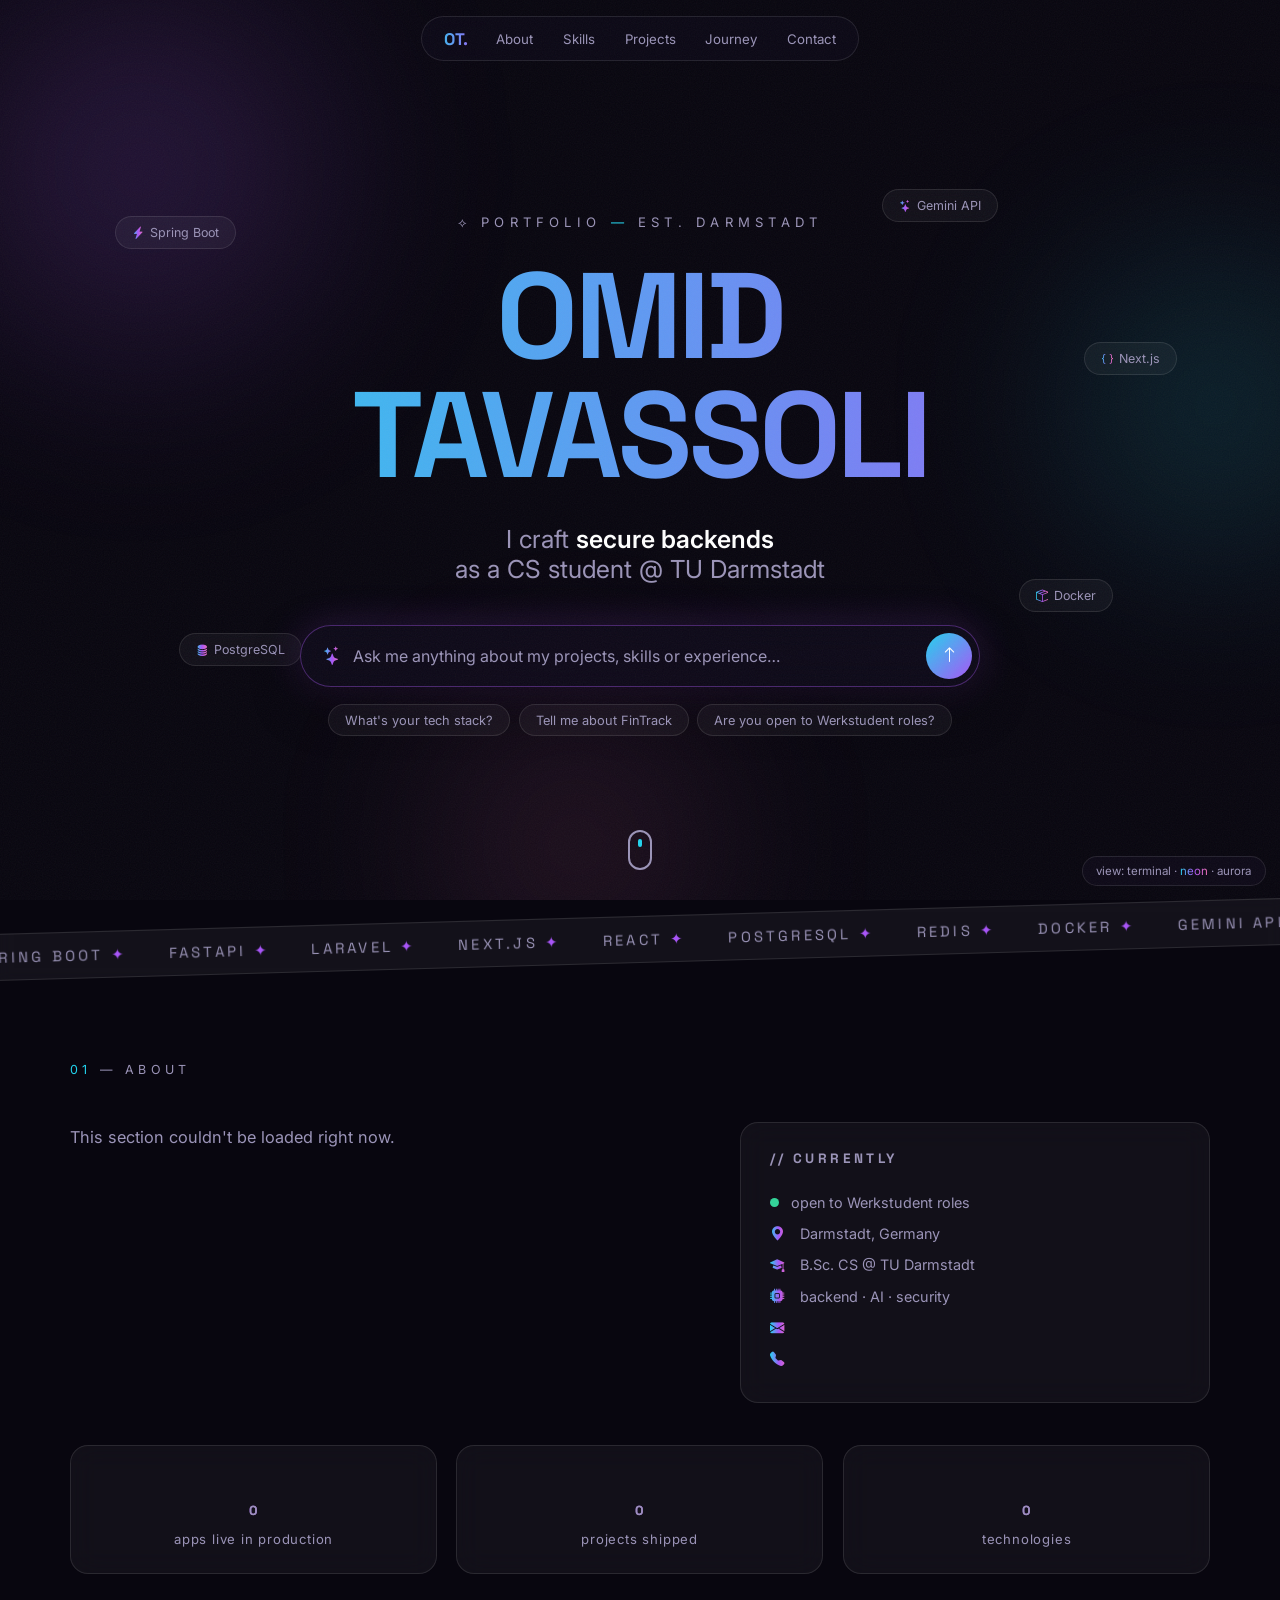
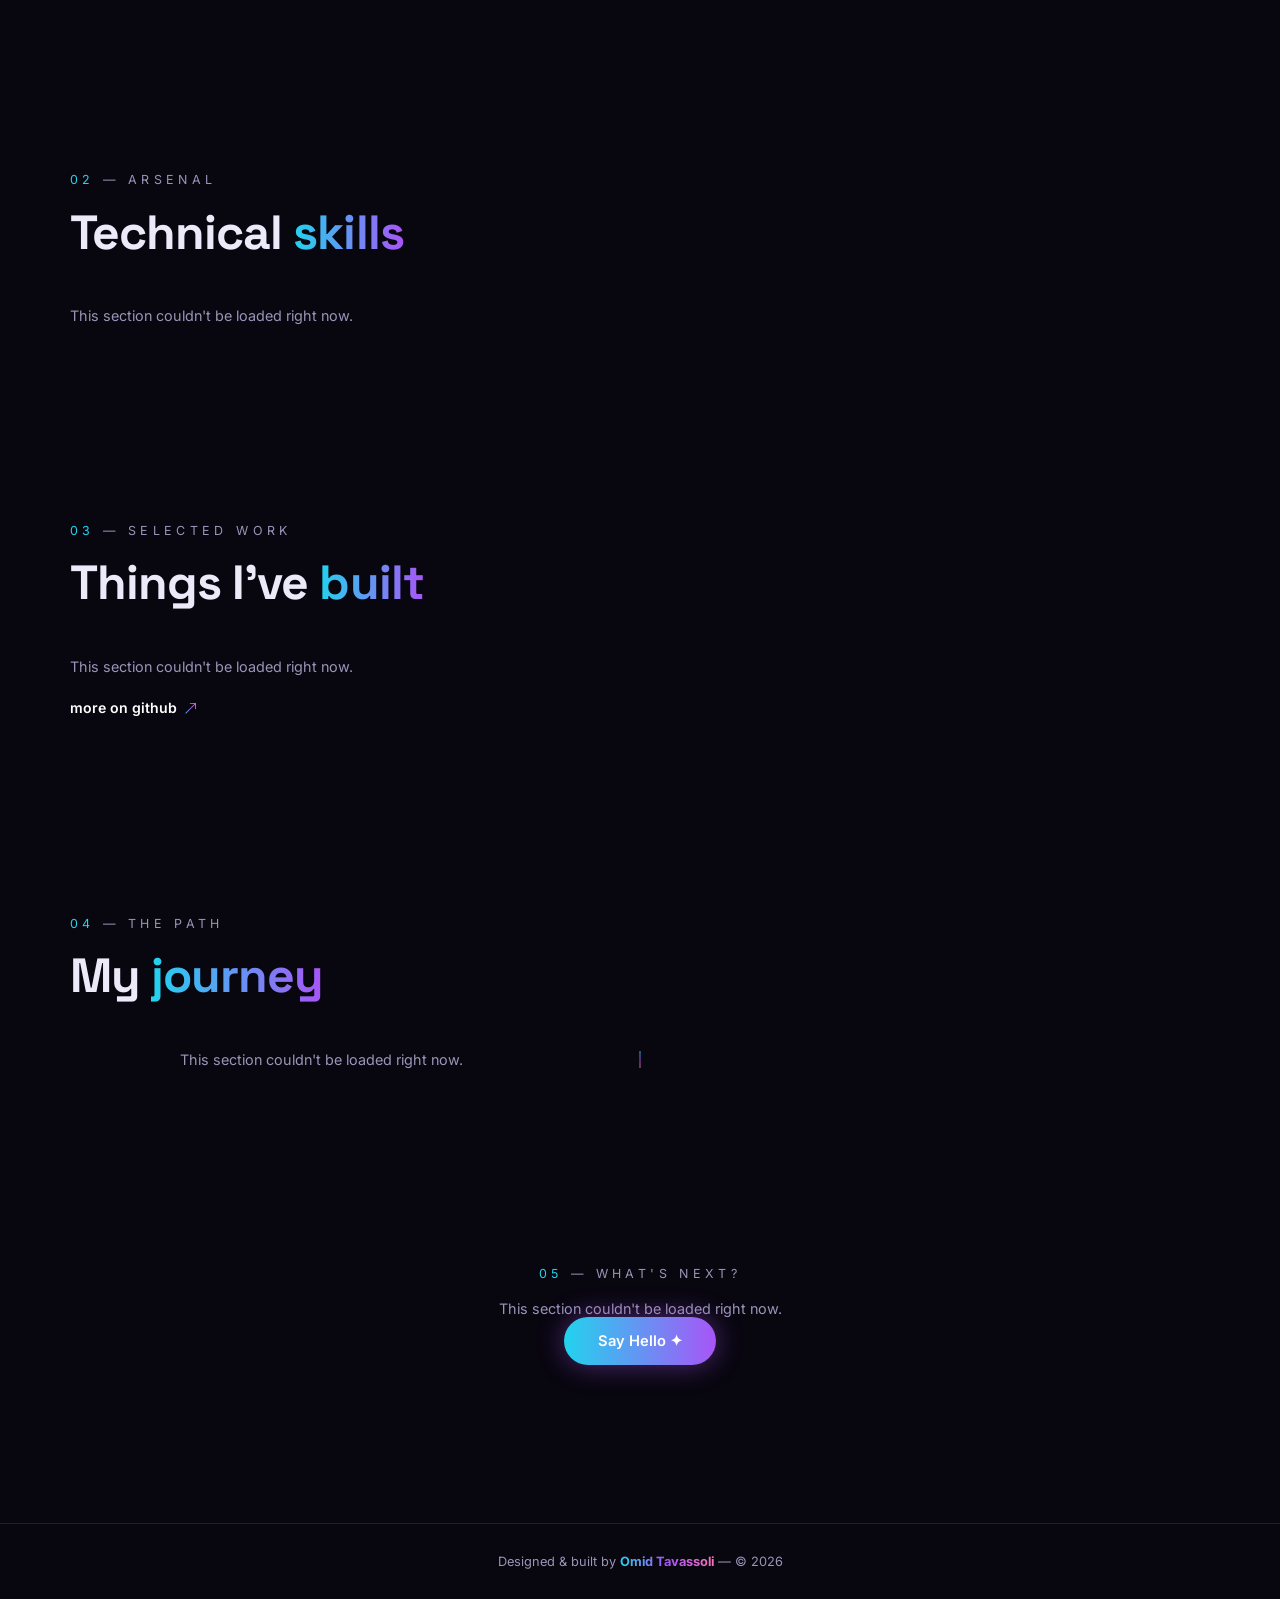
==== commit 95e5def1: "changed the api call backend, deleted the tour system and added an chatbot ui only not connected yet" ====
--- a/index.html
+++ b/index.html
@@ -9,7 +9,7 @@
 <meta name="theme-color" content="#08060f">
 <meta property="og:type" content="website">
 <meta property="og:title" content="Omid Tavassoli — Software Developer">
-<meta property="og:description" content="Backend systems, AI integration, and IT security — portfolio of a CS student at TU Darmstadt. Take the guided tour.">
+<meta property="og:description" content="Backend systems, AI integration, and IT security — portfolio of a CS student at TU Darmstadt.">
 <link rel="icon" type="image/svg+xml" href="data:image/svg+xml,%3Csvg xmlns='http://www.w3.org/2000/svg' viewBox='0 0 64 64'%3E%3Cdefs%3E%3ClinearGradient id='g' x1='0' y1='0' x2='1' y2='1'%3E%3Cstop offset='0' stop-color='%2322d3ee'/%3E%3Cstop offset='1' stop-color='%23a855f7'/%3E%3C/linearGradient%3E%3C/defs%3E%3Crect width='64' height='64' rx='14' fill='%2308060f'/%3E%3Ctext x='32' y='43' font-family='sans-serif' font-size='26' font-weight='bold' text-anchor='middle' fill='url(%23g)'%3EOT%3C/text%3E%3C/svg%3E">
 <link rel="preconnect" href="https://fonts.googleapis.com">
 <link rel="preconnect" href="https://fonts.gstatic.com" crossorigin>
@@ -26,21 +26,19 @@
 
 <nav id="pnav">
     <a class="plogo grad-text" href="#hero">OT.</a>
-    <a class="plink" href="#about" data-i18n="nav.about">About</a>
-    <a class="plink" href="#skills" data-i18n="nav.skills">Skills</a>
-    <a class="plink" href="#projects" data-i18n="nav.projects">Projects</a>
-    <a class="plink" href="#journey" data-i18n="nav.journey">Journey</a>
-    <a class="plink" href="#contact" data-i18n="nav.contact">Contact</a>
-    <span class="langwrap"><button class="langbtn" data-setlang="en" title="English" aria-label="English"><svg viewBox="0 0 20 14"><rect width="20" height="14" fill="#1e3a8a"/><path d="M0 0l20 14M20 0L0 14" stroke="#fff" stroke-width="2.6"/><path d="M10 0v14M0 7h20" stroke="#fff" stroke-width="4.4"/><path d="M10 0v14M0 7h20" stroke="#dc2626" stroke-width="2.4"/></svg></button><button class="langbtn" data-setlang="de" title="Deutsch" aria-label="Deutsch"><svg viewBox="0 0 20 14"><rect width="20" height="14" fill="#000"/><rect y="4.66" width="20" height="4.67" fill="#dd0000"/><rect y="9.33" width="20" height="4.67" fill="#ffce00"/></svg></button></span>
+    <a class="plink" href="#about">About</a>
+    <a class="plink" href="#skills">Skills</a>
+    <a class="plink" href="#projects">Projects</a>
+    <a class="plink" href="#journey">Journey</a>
+    <a class="plink" href="#contact">Contact</a>
     <button id="burger" aria-label="menu"><span></span><span></span><span></span></button>
 </nav>
 <div id="mnav">
-    <a href="#about" data-i18n="nav.about">About</a>
-    <a href="#skills" data-i18n="nav.skills">Skills</a>
-    <a href="#projects" data-i18n="nav.projects">Projects</a>
-    <a href="#journey" data-i18n="nav.journey">Journey</a>
-    <a href="#contact" data-i18n="nav.contact">Contact</a>
-    <span class="langwrap"><button class="langbtn" data-setlang="en" title="English" aria-label="English"><svg viewBox="0 0 20 14"><rect width="20" height="14" fill="#1e3a8a"/><path d="M0 0l20 14M20 0L0 14" stroke="#fff" stroke-width="2.6"/><path d="M10 0v14M0 7h20" stroke="#fff" stroke-width="4.4"/><path d="M10 0v14M0 7h20" stroke="#dc2626" stroke-width="2.4"/></svg></button><button class="langbtn" data-setlang="de" title="Deutsch" aria-label="Deutsch"><svg viewBox="0 0 20 14"><rect width="20" height="14" fill="#000"/><rect y="4.66" width="20" height="4.67" fill="#dd0000"/><rect y="9.33" width="20" height="4.67" fill="#ffce00"/></svg></button></span>
+    <a href="#about">About</a>
+    <a href="#skills">Skills</a>
+    <a href="#projects">Projects</a>
+    <a href="#journey">Journey</a>
+    <a href="#contact">Contact</a>
 </div>
 
 <div id="page">
@@ -56,13 +54,20 @@
     <div class="wrap">
         <p class="eyebrow rv">⟡ portfolio <b>—</b> est. darmstadt</p>
         <h1 class="hero-name disp rv" style="--d:.1s">OMID<br>TAVASSOLI</h1>
-        <p class="hero-sub rv" style="--d:.25s"><span data-i18n="hero.craft">I craft </span><span class="rotor"><span id="rotorWord">secure backends</span></span><br><span data-i18n="hero.as">as a CS student @ TU Darmstadt</span></p>
-        <div class="hero-cta rv" style="--d:.4s">
-            <a class="btn btn-glow mag" id="tourBtn" role="button" tabindex="0" data-i18n="hero.tour">
-                Take the guided tour with gemini ✦
-            </a>
-            <a class="btn btn-ghost mag" href="#contact" data-i18n="hero.touch">Get in touch</a>
-        </div>
+        <p class="hero-sub rv" style="--d:.25s"><span>I craft </span><span class="rotor"><span id="rotorWord">secure backends</span></span><br><span>as a CS student @ TU Darmstadt</span></p>
+        <!-- chat bar: opens the chat window (js/chat.js) -->
+        <form class="hero-chat rv" id="heroChat" style="--d:.4s" autocomplete="off" novalidate>
+            <div class="chat-bar">
+                <i class="bi bi-stars" aria-hidden="true"></i>
+                <input id="heroChatInput" type="text" maxlength="400" placeholder="Ask me anything about my projects, skills or experience…" aria-label="Ask a question about Omid">
+                <button class="chat-send" type="submit" aria-label="Send question"><i class="bi bi-arrow-up"></i></button>
+            </div>
+            <div class="chat-chips">
+                <button class="chat-chip" type="button">What's your tech stack?</button>
+                <button class="chat-chip" type="button">Tell me about FinTrack</button>
+                <button class="chat-chip" type="button">Are you open to Werkstudent roles?</button>
+            </div>
+        </form>
     </div>
     <div class="scrolldn"></div>
 </header>
@@ -77,26 +82,26 @@
 <!-- ══ about ══ -->
 <section id="about">
     <div class="wrap">
-        <p class="sec-eyebrow rv"><b>01</b> — <span data-i18n="eb.about">about</span></p>
-        <!-- content from the database (content.js); no data-i18n here, or i18n.js would overwrite it -->
+        <p class="sec-eyebrow rv"><b>01</b> — <span>about</span></p>
+        <!-- content from the database (content.js) -->
         <h2 class="sec-h disp rv" id="aboutTitle"></h2>
         <div class="about-grid">
             <div class="about-text rv rv-l" id="aboutText"></div>
             <div class="glass now-card tilt rv rv-r" style="--d:.15s">
-                <h6 data-i18n="now.head">// currently</h6>
-                <div class="now-row"><span class="pulse"></span> <span data-i18n="now.open">open to Werkstudent roles</span></div>
+                <h6>// currently</h6>
+                <div class="now-row"><span class="pulse"></span> <span>open to Werkstudent roles</span></div>
                 <div class="now-row"><i class="bi bi-geo-alt-fill"></i> Darmstadt, Germany</div>
-                <div class="now-row"><i class="bi bi-mortarboard-fill"></i> <span data-i18n="now.degree">B.Sc. CS @ TU Darmstadt</span></div>
-                <div class="now-row"><i class="bi bi-cpu-fill"></i> <span data-i18n="now.focus">backend · AI · security</span></div>
+                <div class="now-row"><i class="bi bi-mortarboard-fill"></i> <span>B.Sc. CS @ TU Darmstadt</span></div>
+                <div class="now-row"><i class="bi bi-cpu-fill"></i> <span>backend · AI · security</span></div>
                 <div class="now-row"><i class="bi bi-envelope-fill"></i> <a id="nowEmail"></a></div>
                 <div class="now-row"><i class="bi bi-telephone-fill"></i> <a id="nowPhone"></a></div>
             </div>
         </div>
         <!-- counted from the database by content.js -->
         <div class="stats">
-            <div class="glass stat rv" style="--d:0s"><b><span class="cnt" id="statLive" data-count="0">0</span></b><span data-i18n="stats.live">apps live in production</span></div>
-            <div class="glass stat rv" style="--d:.12s"><b><span class="cnt" id="statProjects" data-count="0">0</span></b><span data-i18n="stats.shipped">projects shipped</span></div>
-            <div class="glass stat rv" style="--d:.24s"><b><span class="cnt" id="statTech" data-count="0">0</span></b><span data-i18n="stats.tech">technologies</span></div>
+            <div class="glass stat rv" style="--d:0s"><b><span class="cnt" id="statLive" data-count="0">0</span></b><span>apps live in production</span></div>
+            <div class="glass stat rv" style="--d:.12s"><b><span class="cnt" id="statProjects" data-count="0">0</span></b><span>projects shipped</span></div>
+            <div class="glass stat rv" style="--d:.24s"><b><span class="cnt" id="statTech" data-count="0">0</span></b><span>technologies</span></div>
         </div>
     </div>
 </section>
@@ -104,8 +109,8 @@
 <!-- ══ skills ══ -->
 <section id="skills">
     <div class="wrap">
-        <p class="sec-eyebrow rv"><b>02</b> — <span data-i18n="eb.arsenal">arsenal</span></p>
-        <h2 class="sec-h disp rv" data-i18n-html="skills.title">Technical <span class="grad-text">skills</span></h2>
+        <p class="sec-eyebrow rv"><b>02</b> — <span>arsenal</span></p>
+        <h2 class="sec-h disp rv">Technical <span class="grad-text">skills</span></h2>
         <div class="skill-grid" id="skillGrid"></div>
     </div>
 </section>
@@ -113,20 +118,20 @@
 <!-- ══ projects ══ -->
 <section id="projects">
     <div class="wrap">
-        <p class="sec-eyebrow rv"><b>03</b> — <span data-i18n="eb.work">selected work</span></p>
-        <h2 class="sec-h disp rv" data-i18n-html="proj.title">Things I've <span class="grad-text">built</span></h2>
+        <p class="sec-eyebrow rv"><b>03</b> — <span>selected work</span></p>
+        <h2 class="sec-h disp rv">Things I've <span class="grad-text">built</span></h2>
 
         <div id="projectList"></div>
 
-        <p class="rv" style="margin-top:1.4rem"><a class="proj-link" href="https://github.com/omid-tavassoli" target="_blank" rel="noopener"><span data-i18n="link.more">more on github</span> <i class="bi bi-arrow-up-right"></i></a></p>
+        <p class="rv" style="margin-top:1.4rem"><a class="proj-link" href="https://github.com/omid-tavassoli" target="_blank" rel="noopener"><span>more on github</span> <i class="bi bi-arrow-up-right"></i></a></p>
     </div>
 </section>
 
 <!-- ══ journey ══ -->
 <section id="journey">
     <div class="wrap">
-        <p class="sec-eyebrow rv"><b>04</b> — <span data-i18n="eb.path">the path</span></p>
-        <h2 class="sec-h disp rv" data-i18n-html="journey.title">My <span class="grad-text">journey</span></h2>
+        <p class="sec-eyebrow rv"><b>04</b> — <span>the path</span></p>
+        <h2 class="sec-h disp rv">My <span class="grad-text">journey</span></h2>
         <div class="tline" id="journeyLine"></div>
     </div>
 </section>
@@ -134,76 +139,45 @@
 <!-- ══ contact ══ -->
 <section id="contact">
     <div class="wrap">
-        <p class="sec-eyebrow rv"><b>05</b> — <span data-i18n="eb.next">what's next?</span></p>
+        <p class="sec-eyebrow rv"><b>05</b> — <span>what's next?</span></p>
         <h2 class="contact-h disp rv" id="contactTitle"></h2>
         <div class="rv" style="--d:.1s" id="contactSub"></div>
-        <a class="btn btn-glow mag rv" style="--d:.2s" id="contactCta" data-i18n="contact.cta">Say Hello ✦</a>
+        <a class="btn btn-glow mag rv" style="--d:.2s" id="contactCta">Say Hello ✦</a>
         <div class="socials rv" style="--d:.3s" id="contactSocials"></div>
     </div>
 </section>
 
 </main>
 
-<footer data-i18n-html="footer.by">Designed &amp; built by <b>Omid Tavassoli</b> — © 2026</footer>
+<footer>Designed &amp; built by <b>Omid Tavassoli</b> — © 2026</footer>
 
 </div><!-- /page -->
 
-<!-- ══ guided tour overlays ══ -->
-<div id="tourdim"></div>
-
-<div id="trole" role="dialog" aria-label="Choose a tour route">
-    <div class="trole-card">
-        <h3 class="disp">What are you hiring for?</h3>
-        <p>I'll pick the route — you can ask questions at every stop.</p>
-        <div class="trole-chips">
-            <button class="tchip" data-role="backend">Backend</button>
-            <button class="tchip" data-role="ai">AI / ML</button>
-            <button class="tchip" data-role="fullstack">Fullstack</button>
-            <button class="tchip" data-role="curious">Just looking</button>
+<!-- ══ chat window ══ -->
+<div class="chat-panel" id="chatPanel" role="dialog" aria-labelledby="chatTitle" aria-hidden="true">
+    <div class="chat-head">
+        <span class="chat-avatar"><i class="bi bi-stars"></i></span>
+        <div class="chat-head-text">
+            <b id="chatTitle">Ask Omid's assistant</b>
+            <span><span class="chat-dot"></span>answers from Omid's CV</span>
         </div>
+        <button class="chat-close" id="chatClose" type="button" aria-label="Close chat"><i class="bi bi-x-lg"></i></button>
     </div>
-</div>
-
-<div id="tpanel" role="dialog" aria-label="Tour narration">
-    <div id="thint">swipe up to continue <b>↑</b></div>
-    <div class="tp-eyebrow"><b id="tprole">tour</b><span id="tptitle"></span></div>
-    <div id="tptext"></div>
-    <div class="tp-row">
-        <button class="tbtn tx" id="tprev" aria-label="previous stop">←</button>
-        <button class="tbtn" id="task">Ask ✦</button>
-        <button class="tbtn pri" id="tnext">Continue →</button>
-        <span id="tstep"></span>
-        <button class="tbtn tx" id="texit" aria-label="exit tour">✕</button>
-    </div>
-</div>
-
-<div id="tsheet">
-    <div class="tsh-bg" id="tshbg"></div>
-    <div class="tsh-card">
-        <div class="tsh-top">
-            <span class="tsh-dot"></span>
-            <span>Ask about this — answered live from Omid's CV</span>
-            <span class="tsh-badge">AI</span>
-            <button class="tbtn tx" id="tsclose" aria-label="close">✕</button>
-        </div>
-        <div id="tsans"></div>
-        <div id="tschips"></div>
-        <div class="tsh-form">
-            <input id="tsinput" type="text" maxlength="400" placeholder="Or type your own question…" autocomplete="off">
-            <button id="tsend" aria-label="send"><svg viewBox="0 0 24 24" fill="none" stroke="currentColor" stroke-width="2.2" stroke-linecap="round" stroke-linejoin="round"><line x1="22" y1="2" x2="11" y2="13"/><polygon points="22 2 15 22 11 13 2 9 22 2"/></svg></button>
-        </div>
-    </div>
+    <div class="chat-log" id="chatLog" aria-live="polite"></div>
+    <form class="chat-form" id="chatForm" autocomplete="off" novalidate>
+        <input id="chatInput" type="text" maxlength="400" placeholder="Ask a follow-up question…" aria-label="Your message">
+        <button class="chat-send" type="submit" aria-label="Send message"><i class="bi bi-arrow-up"></i></button>
+    </form>
 </div>
 
 <div class="switch">
     view: <a href="terminal.html">terminal</a> · <span class="cur-t">neon</span> · <a href="aurora.html">aurora</a>
 </div>
 
-<script src="i18n.js"></script>
 <script src="js/index.js"></script>
 <script src="js/shared.js"></script>
 <script src="js/content.js"></script>
+<script src="js/chat.js"></script>
 
-<script src="js/index-tour.js"></script>
 </body>
 </html>
--- a/css/index.css
+++ b/css/index.css
@@ -102,7 +102,58 @@
 .rotor{display:inline-block;overflow:hidden;vertical-align:bottom}
 .rotor span{display:inline-block;color:#fff;font-weight:600;transition:transform .45s cubic-bezier(.22,1,.36,1),opacity .45s}
 .rotor span.down{transform:translateY(110%);opacity:0}
-.hero-cta{display:flex;gap:1.1rem;justify-content:center;flex-wrap:wrap}
+/* hero chat bar */
+.hero-chat{width:min(680px,100%);margin:0 auto}
+.chat-bar{display:flex;align-items:center;gap:.75rem;padding:.42rem .42rem .42rem 1.35rem;border-radius:999px;
+    background:rgba(16,12,28,.72);border:1px solid rgba(168,85,247,.38);backdrop-filter:blur(14px);-webkit-backdrop-filter:blur(14px);
+    box-shadow:0 18px 50px rgba(0,0,0,.45),0 0 42px rgba(168,85,247,.2);transition:border-color .25s,box-shadow .25s}
+.chat-bar:focus-within{border-color:rgba(34,211,238,.6);box-shadow:0 18px 50px rgba(0,0,0,.45),0 0 52px rgba(34,211,238,.28)}
+.chat-bar > i{font-size:1.15rem;background:var(--grad);-webkit-background-clip:text;background-clip:text;color:transparent;flex-shrink:0}
+.chat-bar input,.chat-form input{flex:1;min-width:0;background:none;border:none;outline:none;color:var(--text);font-family:'Inter',sans-serif;font-size:1rem;padding:.8rem 0}
+.chat-bar input::placeholder,.chat-form input::placeholder{color:var(--muted)}
+.chat-send{width:46px;height:46px;flex-shrink:0;border:none;border-radius:50%;cursor:pointer;color:#fff;font-size:1.05rem;
+    background:linear-gradient(135deg,var(--cyan),var(--violet));display:flex;align-items:center;justify-content:center;
+    transition:transform .2s,box-shadow .2s,opacity .2s}
+.chat-send:hover{transform:scale(1.06);box-shadow:0 0 20px rgba(168,85,247,.55)}
+.chat-send:disabled{opacity:.4;cursor:default;transform:none;box-shadow:none}
+.chat-chips{display:flex;flex-wrap:wrap;justify-content:center;gap:.55rem;margin-top:1.1rem}
+.chat-chip{background:var(--glass);border:1px solid var(--gborder);border-radius:999px;color:var(--muted);font-family:'Inter',sans-serif;
+    font-size:.8rem;padding:.45rem 1rem;cursor:pointer;backdrop-filter:blur(8px);transition:color .2s,border-color .2s,box-shadow .2s,transform .2s}
+.chat-chip:hover{color:#fff;border-color:var(--cyan);box-shadow:0 0 14px rgba(34,211,238,.3);transform:translateY(-2px)}
+@media (pointer:coarse){.chat-bar input,.chat-form input{font-size:16px}}
+
+/* chat window */
+.chat-panel{position:fixed;right:24px;bottom:24px;z-index:700;width:min(440px,calc(100% - 32px));height:min(580px,calc(100vh - 120px));
+    display:flex;flex-direction:column;background:rgba(14,10,26,.94);border:1px solid rgba(168,85,247,.35);border-radius:22px;
+    backdrop-filter:blur(18px);-webkit-backdrop-filter:blur(18px);box-shadow:0 30px 80px rgba(0,0,0,.6),0 0 50px rgba(168,85,247,.18);
+    opacity:0;visibility:hidden;transform:translateY(24px) scale(.98);transform-origin:bottom right;
+    transition:opacity .3s,transform .3s cubic-bezier(.22,1,.36,1),visibility 0s .3s}
+.chat-panel.open{opacity:1;visibility:visible;transform:none;transition:opacity .3s,transform .3s cubic-bezier(.22,1,.36,1)}
+.chat-head{display:flex;align-items:center;gap:.8rem;padding:1rem 1.1rem;border-bottom:1px solid var(--gborder)}
+.chat-avatar{width:38px;height:38px;flex-shrink:0;border-radius:12px;background:var(--grad);display:flex;align-items:center;justify-content:center;color:#fff;box-shadow:0 0 18px rgba(168,85,247,.4)}
+.chat-head-text{display:flex;flex-direction:column;min-width:0}
+.chat-head-text b{font-family:'Space Grotesk';font-size:1rem}
+.chat-head-text span{display:flex;align-items:center;gap:.4rem;font-size:.75rem;color:var(--muted)}
+.chat-dot{width:7px;height:7px;border-radius:50%;background:#34d399;flex-shrink:0;animation:pulse 2s infinite}
+.chat-close{margin-left:auto;background:none;border:none;color:var(--muted);font-size:1rem;cursor:pointer;padding:.4rem;border-radius:8px;transition:color .2s,background .2s}
+.chat-close:hover{color:#fff;background:rgba(255,255,255,.06)}
+.chat-log{flex:1;overflow-y:auto;overscroll-behavior:contain;display:flex;flex-direction:column;gap:.75rem;padding:1.1rem}
+.chat-msg{max-width:85%;padding:.7rem 1rem;font-size:.9rem;line-height:1.65;white-space:pre-wrap;overflow-wrap:anywhere}
+.chat-msg.user{align-self:flex-end;color:#fff;background:linear-gradient(135deg,rgba(34,211,238,.9),rgba(168,85,247,.9));border-radius:18px 18px 5px 18px}
+.chat-msg.bot{align-self:flex-start;color:var(--text);background:rgba(255,255,255,.06);border:1px solid var(--gborder);border-radius:18px 18px 18px 5px}
+.chat-typing{display:flex;gap:.3rem;align-items:center;padding:.95rem 1rem}
+.chat-typing i{width:7px;height:7px;border-radius:50%;background:var(--muted);animation:chatdot 1.2s infinite ease-in-out}
+.chat-typing i:nth-child(2){animation-delay:.15s}
+.chat-typing i:nth-child(3){animation-delay:.3s}
+@keyframes chatdot{0%,60%,100%{transform:translateY(0);opacity:.4}30%{transform:translateY(-5px);opacity:1}}
+.chat-form{display:flex;align-items:center;gap:.6rem;padding:.6rem .6rem .6rem 1.1rem;margin:0 .8rem .8rem;border-radius:999px;
+    background:rgba(255,255,255,.05);border:1px solid rgba(255,255,255,.1);transition:border-color .25s}
+.chat-form:focus-within{border-color:rgba(168,85,247,.5)}
+.chat-form .chat-send{width:40px;height:40px;font-size:.95rem}
+@media (max-width:560px){
+    .chat-bar{padding-left:1rem;gap:.55rem}
+    .chat-panel{right:10px;left:10px;bottom:10px;width:auto;height:min(78vh,calc(100vh - 20px))}
+}
 .btn{display:inline-block;font-size:.92rem;font-weight:600;text-decoration:none;border-radius:999px;padding:.95rem 2.1rem;transition:transform .25s,box-shadow .25s,background .25s;will-change:transform}
 .btn-glow{background:var(--grad);background-size:200% 100%;color:#fff;box-shadow:0 0 28px rgba(168,85,247,.45);animation:pan 5s linear infinite alternate}
 .btn-glow:hover{box-shadow:0 0 46px rgba(34,211,238,.55)}
@@ -254,15 +305,6 @@
 footer{border-top:1px solid var(--gborder);padding:1.9rem 0;text-align:center;color:var(--muted);font-size:.8rem}
 footer b{background:var(--grad);-webkit-background-clip:text;background-clip:text;color:transparent}
 
-/* ── language toggle ── */
-.langwrap{display:inline-flex;gap:.15rem;align-items:center;margin:0 .3rem;padding-left:.5rem;border-left:1px solid var(--gborder)}
-.langbtn{background:none;border:1px solid transparent;border-radius:7px;padding:.3rem .38rem;cursor:pointer;opacity:.4;transition:opacity .25s,border-color .25s;line-height:0}
-.langbtn svg{width:20px;height:14px;border-radius:2.5px;display:block}
-.langbtn:hover{opacity:.8}
-.langbtn.active{opacity:1;border-color:var(--gborder)}
-#mnav .langwrap{border:none;margin-top:.6rem;gap:.6rem}
-#mnav .langbtn svg{width:30px;height:21px}
-
 /* ── switcher ── */
 .switch{position:fixed;right:14px;bottom:14px;z-index:400;font-size:.72rem;color:var(--muted);
     background:rgba(16,12,28,.7);border:1px solid var(--gborder);border-radius:999px;padding:.45rem .85rem;backdrop-filter:blur(10px)}
@@ -270,86 +312,6 @@
 .switch a:hover{color:#fff}
 .switch .cur-t{background:var(--grad);-webkit-background-clip:text;background-clip:text;color:transparent}
 
-/* ══ guided tour ══ */
-#tourdim{position:fixed;inset:0;z-index:600;background:rgba(4,3,10,.78);opacity:0;pointer-events:none;transition:opacity .4s,background .4s}
-#tourdim.on{opacity:1;pointer-events:auto}
-#tourdim.clear{background:transparent}
-.tour-hl{position:relative;z-index:50;border-radius:18px;
-    box-shadow:0 0 0 2px var(--cyan),0 0 46px rgba(34,211,238,.42),0 0 110px rgba(168,85,247,.3),0 0 0 9999px rgba(4,3,10,.82)!important;
-    transition:box-shadow .45s}
-body.touring #pnav,body.touring #prog,body.touring .switch,body.touring .scrolldn{opacity:0;pointer-events:none;transition:opacity .3s}
-#trole{position:fixed;inset:0;z-index:650;display:flex;align-items:center;justify-content:center;opacity:0;pointer-events:none;transition:opacity .35s}
-#trole.on{opacity:1;pointer-events:auto}
-.trole-card{background:rgba(14,10,26,.95);border:1px solid var(--gborder);border-radius:20px;backdrop-filter:blur(18px);
-    padding:2rem 2.2rem;width:min(480px,92%);text-align:center}
-.trole-card h3{font-family:'Space Grotesk';font-size:1.35rem;margin-bottom:.5rem}
-.trole-card p{color:var(--muted);font-size:.88rem;margin-bottom:1.4rem}
-.trole-chips{display:flex;flex-wrap:wrap;gap:.6rem;justify-content:center}
-.tchip{background:var(--glass);border:1px solid var(--gborder);border-radius:999px;color:var(--text);
-    font-family:'Inter';font-size:.85rem;padding:.6rem 1.2rem;cursor:pointer;transition:border-color .25s,box-shadow .25s,transform .2s}
-.tchip:hover{border-color:var(--cyan);box-shadow:0 0 16px rgba(34,211,238,.35);transform:translateY(-2px)}
-#tpanel{position:fixed;left:50%;bottom:26px;transform:translate(-50%,24px);z-index:640;width:min(600px,94%);
-    background:rgba(14,10,26,.94);border:1px solid var(--gborder);border-radius:18px;backdrop-filter:blur(18px);-webkit-backdrop-filter:blur(18px);
-    padding:1.1rem 1.35rem;opacity:0;pointer-events:none;transition:opacity .35s,transform .35s}
-#tpanel.on{opacity:1;pointer-events:auto;transform:translate(-50%,0)}
-.tp-eyebrow{display:flex;align-items:center;gap:.6rem;font-size:.72rem;letter-spacing:.18em;text-transform:uppercase;color:var(--muted);margin-bottom:.55rem}
-.tp-eyebrow b{background:var(--grad);-webkit-background-clip:text;background-clip:text;color:transparent;font-weight:600}
-#tptext{font-size:.92rem;line-height:1.75;color:var(--text);max-height:36vh;overflow-y:auto;-webkit-overflow-scrolling:touch;overscroll-behavior:contain;padding-right:4px}
-.tp-row{display:flex;align-items:center;gap:.6rem;margin-top:1rem;flex-wrap:wrap}
-.tbtn{border:1px solid var(--gborder);background:var(--glass);color:var(--text);border-radius:999px;
-    font-family:'Inter';font-size:.83rem;font-weight:600;padding:.55rem 1.2rem;cursor:pointer;transition:opacity .25s,border-color .25s,box-shadow .25s}
-.tbtn:hover{border-color:var(--violet);box-shadow:0 0 16px rgba(168,85,247,.35)}
-.tbtn.pri{background:var(--grad);border:none;color:#fff}
-.tbtn:disabled{opacity:.35;cursor:default;box-shadow:none}
-.tbtn.tx{border:none;background:none;color:var(--muted);padding:.55rem .6rem}
-.tbtn.tx:hover{color:#fff;box-shadow:none}
-#tstep{margin-left:auto;font-size:.74rem;color:var(--muted);letter-spacing:.08em}
-#thint{position:absolute;left:50%;bottom:calc(100% + 14px);transform:translateX(-50%);white-space:nowrap;
-    display:none;align-items:center;gap:.5rem;background:rgba(14,10,26,.92);border:1px solid rgba(34,211,238,.55);border-radius:999px;
-    padding:.55rem 1.2rem;font-size:.85rem;color:#fff;backdrop-filter:blur(10px);box-shadow:0 0 22px rgba(34,211,238,.3)}
-#thint.on{display:flex;animation:swhint 1.5s infinite}
-#thint b{color:var(--cyan);font-weight:400}
-@keyframes swhint{
-    0%{transform:translate(-50%,0);animation-timing-function:ease-out}
-    50%{transform:translate(-50%,-14px);animation-timing-function:ease-in}
-    100%{transform:translate(-50%,0)}}
-kbd{font-family:'Inter';font-size:.68rem;border:1px solid var(--gborder);border-bottom-width:2px;border-radius:5px;padding:.08rem .35rem;color:var(--muted)}
-/* question sheet */
-#tsheet{position:fixed;inset:0;z-index:660;pointer-events:none}
-.tsh-bg{position:absolute;inset:0;background:rgba(4,3,10,.55);backdrop-filter:blur(8px);-webkit-backdrop-filter:blur(8px);opacity:0;transition:opacity .3s}
-.tsh-card{position:absolute;left:50%;bottom:0;transform:translate(-50%,105%);width:min(600px,100%);
-    background:#130d24;border:1px solid var(--gborder);border-bottom:none;border-radius:20px 20px 0 0;
-    padding:1.1rem 1.15rem 1.25rem;transition:transform .35s cubic-bezier(.22,1,.36,1)}
-#tsheet.on{pointer-events:auto}
-#tsheet.on .tsh-bg{opacity:1}
-#tsheet.on .tsh-card{transform:translate(-50%,0)}
-.tsh-top{display:flex;align-items:center;gap:.6rem;margin-bottom:.8rem}
-.tsh-top span{font-size:.78rem;color:var(--muted)}
-.tsh-dot{width:7px;height:7px;border-radius:50%;background:#34d399;flex-shrink:0;box-shadow:0 0 0 0 rgba(52,211,153,.6);animation:pulse 2s infinite}
-.tsh-badge{margin-left:auto;font-size:.64rem;font-weight:600;letter-spacing:.1em;background:var(--grad);
-    -webkit-background-clip:text;background-clip:text;color:transparent;border:1px solid rgba(168,85,247,.3);border-radius:999px;padding:.15rem .55rem}
-#tsans{display:none;background:rgba(255,255,255,.05);border:1px solid rgba(255,255,255,.08);border-radius:12px;
-    padding:.65rem .9rem;font-size:.87rem;line-height:1.7;margin-bottom:.85rem;max-height:38vh;overflow-y:auto;word-break:break-word}
-#tsans.err{border-color:rgba(248,113,113,.3);background:rgba(248,113,113,.07);color:#fca5a5}
-.tcur{display:inline-block;width:7px;height:.9em;border-radius:2px;background:var(--cyan);margin-left:2px;vertical-align:text-bottom;animation:tblink .8s step-end infinite}
-@keyframes tblink{50%{opacity:0}}
-#tschips{display:flex;flex-wrap:wrap;gap:.45rem;margin-bottom:.85rem}
-#tschips .tchip{font-size:.78rem;padding:.42rem .9rem}
-#tschips .tchip:disabled{opacity:.35;cursor:default}
-.tsh-form{display:flex;gap:.5rem}
-#tsinput{flex:1;background:rgba(255,255,255,.05);border:1px solid rgba(255,255,255,.1);border-radius:999px;
-    color:var(--text);font-family:'Inter';font-size:.88rem;padding:.55rem 1.1rem;outline:none;transition:border-color .25s,box-shadow .25s}
-#tsinput:focus{border-color:rgba(168,85,247,.5);box-shadow:0 0 0 3px rgba(168,85,247,.12)}
-@media (pointer:coarse){#tsinput{font-size:16px}}
-.tchip,.tbtn,#tsend,.langbtn,#tourBtn{touch-action:manipulation}
-#tsinput::placeholder{color:var(--muted)}
-#tsend{width:40px;height:40px;border-radius:50%;border:none;flex-shrink:0;background:linear-gradient(135deg,var(--cyan),var(--violet));
-    color:#fff;cursor:pointer;display:flex;align-items:center;justify-content:center;transition:transform .2s,box-shadow .2s}
-#tsend:hover{transform:scale(1.08);box-shadow:0 0 18px rgba(168,85,247,.55)}
-#tsend:disabled{opacity:.4;cursor:default;transform:none}
-#tsend svg{width:15px;height:15px}
-@media (max-width:820px){#tpanel{bottom:12px}}
-
 @media (max-width:820px){.about-grid{grid-template-columns:1fr}.stats{grid-template-columns:repeat(3,1fr)}}
 @media (max-width:560px){section{padding:4.4rem 0}.stats{gap:.7rem}}
 @media (prefers-reduced-motion:reduce){
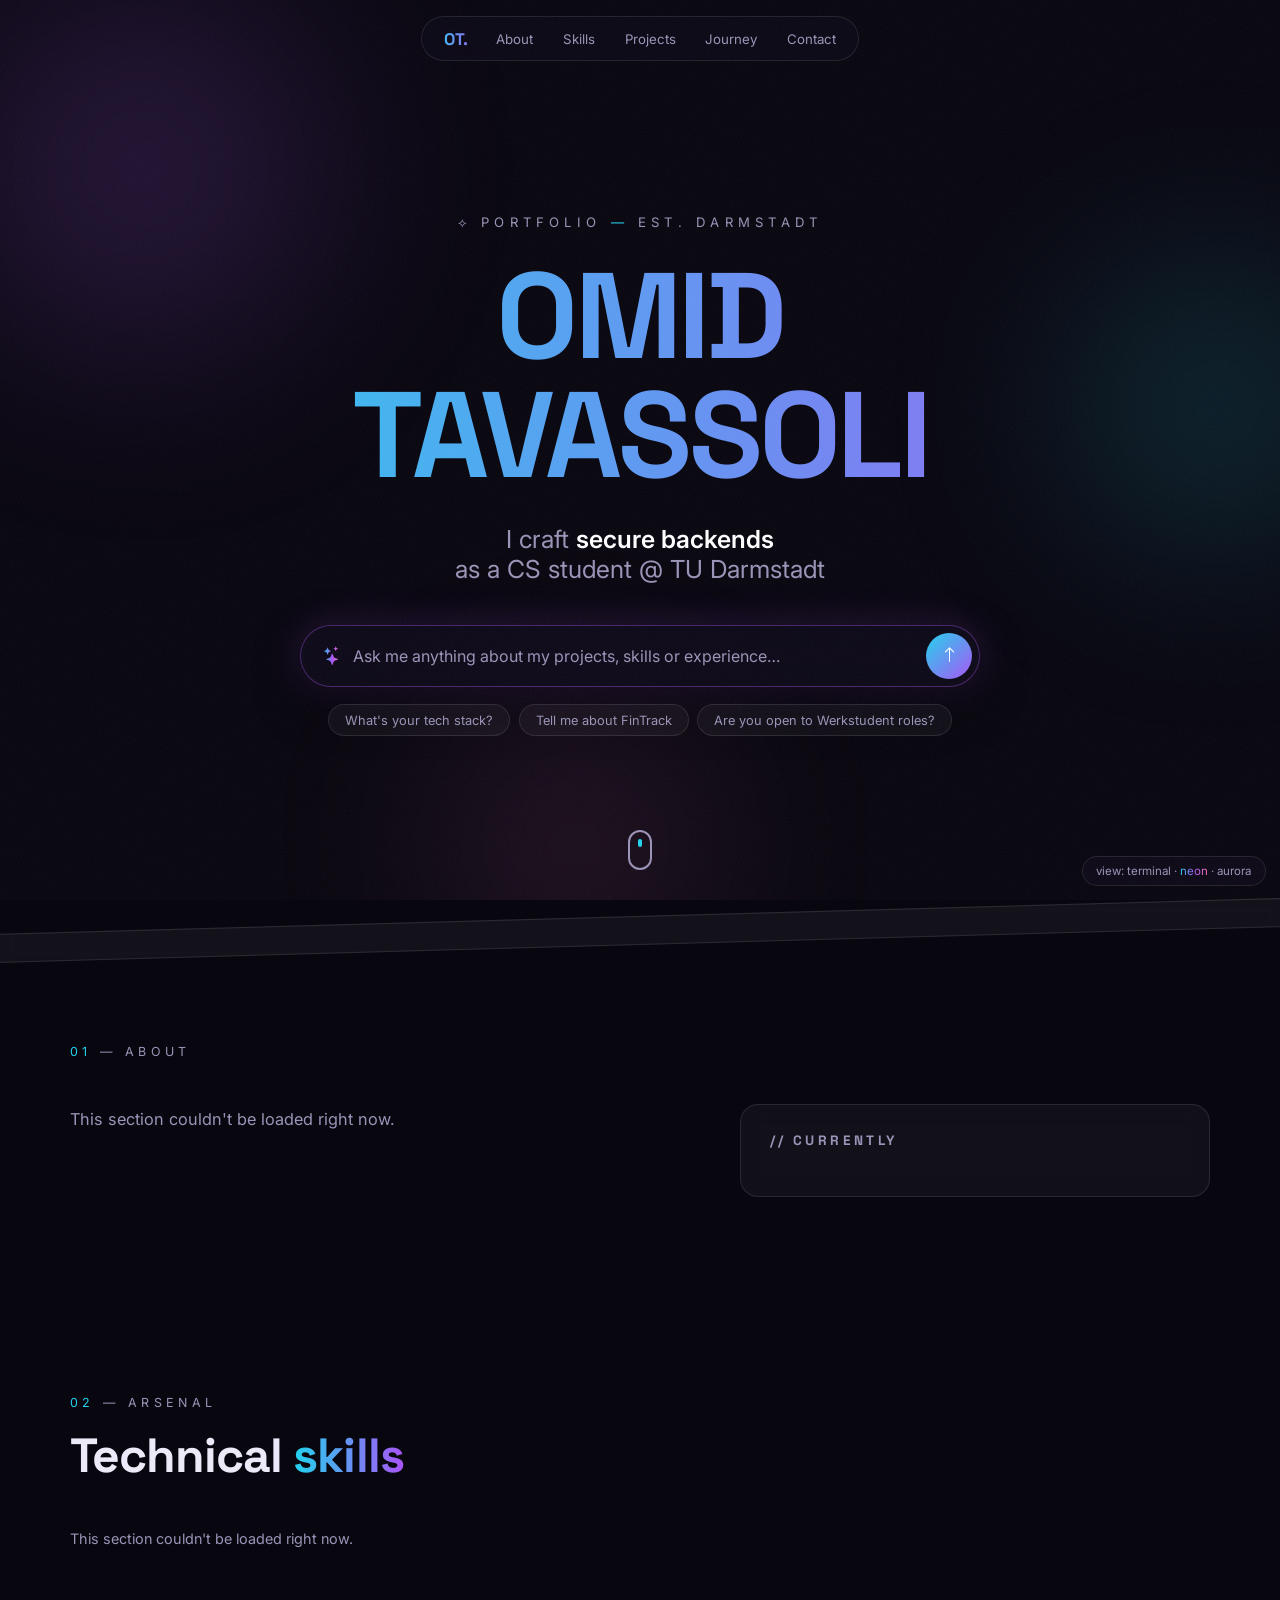
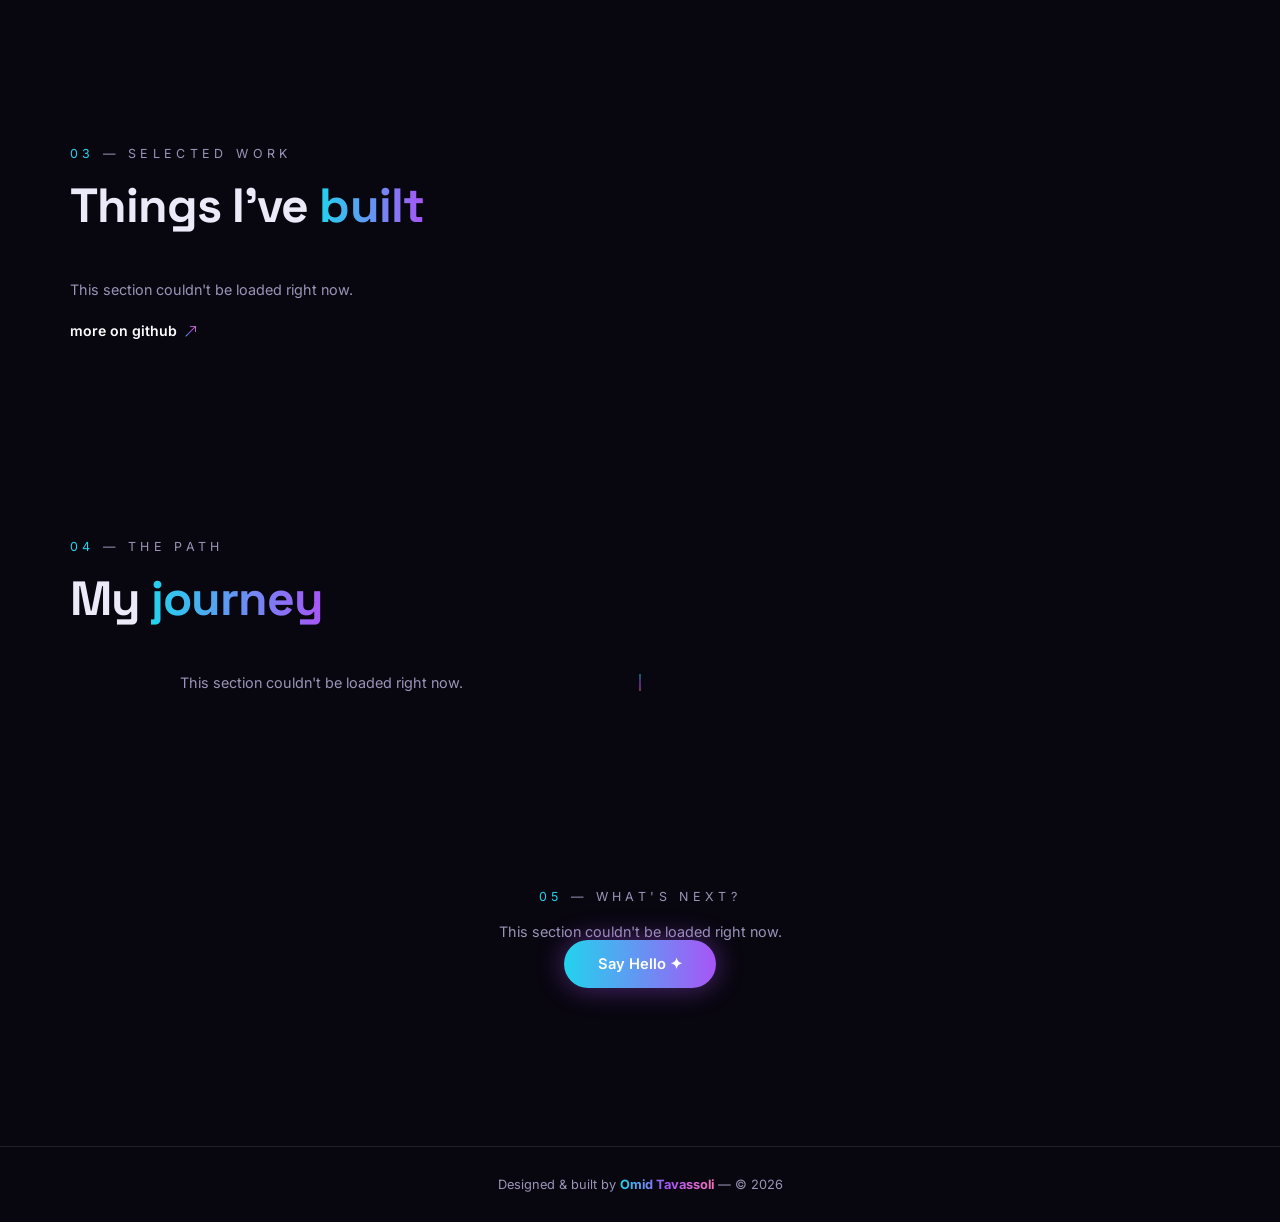
==== commit f7ef2d2c: "added marque , chips , currently to the dynamic editting and editable i the admin dashboard" ====
--- a/index.html
+++ b/index.html
@@ -45,11 +45,8 @@
 
 <!-- ══ hero ══ -->
 <header id="hero">
-    <div class="chip c1"><i class="bi bi-lightning-charge-fill"></i>Spring Boot</div>
-    <div class="chip c2"><i class="bi bi-braces"></i>Next.js</div>
-    <div class="chip c3"><i class="bi bi-database-fill"></i>PostgreSQL</div>
-    <div class="chip c4"><i class="bi bi-box-seam"></i>Docker</div>
-    <div class="chip c5"><i class="bi bi-stars"></i>Gemini API</div>
+    <!-- hero chips from the database (content.js) -->
+    <div id="heroChips"></div>
 
     <div class="wrap">
         <p class="eyebrow rv">⟡ portfolio <b>—</b> est. darmstadt</p>
@@ -73,9 +70,8 @@
 </header>
 
 <!-- ══ marquee ══ -->
-<div class="mq"><div class="mq-track" id="mqt">
-    <span>SPRING BOOT <i>✦</i></span><span>FASTAPI <i>✦</i></span><span>LARAVEL <i>✦</i></span><span>NEXT.JS <i>✦</i></span><span>REACT <i>✦</i></span><span>POSTGRESQL <i>✦</i></span><span>REDIS <i>✦</i></span><span>DOCKER <i>✦</i></span><span>GEMINI API <i>✦</i></span><span>PYTHON <i>✦</i></span><span>JWT <i>✦</i></span><span>RBAC <i>✦</i></span><span>LINUX <i>✦</i></span>
-</div></div>
+<!-- marquee words from the database (content.js) -->
+<div class="mq" id="mq"><div class="mq-track" id="mqt"></div></div>
 
 <main>
 
@@ -87,21 +83,10 @@
         <h2 class="sec-h disp rv" id="aboutTitle"></h2>
         <div class="about-grid">
             <div class="about-text rv rv-l" id="aboutText"></div>
-            <div class="glass now-card tilt rv rv-r" style="--d:.15s">
+            <!-- rows filled from the currently + contact tables (content.js) -->
+            <div class="glass now-card tilt rv rv-r" style="--d:.15s" id="nowCard">
                 <h6>// currently</h6>
-                <div class="now-row"><span class="pulse"></span> <span>open to Werkstudent roles</span></div>
-                <div class="now-row"><i class="bi bi-geo-alt-fill"></i> Darmstadt, Germany</div>
-                <div class="now-row"><i class="bi bi-mortarboard-fill"></i> <span>B.Sc. CS @ TU Darmstadt</span></div>
-                <div class="now-row"><i class="bi bi-cpu-fill"></i> <span>backend · AI · security</span></div>
-                <div class="now-row"><i class="bi bi-envelope-fill"></i> <a id="nowEmail"></a></div>
-                <div class="now-row"><i class="bi bi-telephone-fill"></i> <a id="nowPhone"></a></div>
             </div>
-        </div>
-        <!-- counted from the database by content.js -->
-        <div class="stats">
-            <div class="glass stat rv" style="--d:0s"><b><span class="cnt" id="statLive" data-count="0">0</span></b><span>apps live in production</span></div>
-            <div class="glass stat rv" style="--d:.12s"><b><span class="cnt" id="statProjects" data-count="0">0</span></b><span>projects shipped</span></div>
-            <div class="glass stat rv" style="--d:.24s"><b><span class="cnt" id="statTech" data-count="0">0</span></b><span>technologies</span></div>
         </div>
     </div>
 </section>
--- a/css/index.css
+++ b/css/index.css
@@ -179,7 +179,7 @@
     background:var(--glass);border-top:1px solid var(--gborder);border-bottom:1px solid var(--gborder);backdrop-filter:blur(6px)}
 .mq-track{display:flex;gap:2.6rem;width:max-content;padding:.85rem 0;animation:mq 30s linear infinite}
 .mq:hover .mq-track{animation-play-state:paused}
-.mq-track span{font-family:'Space Grotesk';font-size:.92rem;letter-spacing:.22em;color:var(--muted);white-space:nowrap}
+.mq-track span{font-family:'Space Grotesk';font-size:.92rem;letter-spacing:.22em;color:var(--muted);white-space:nowrap;text-transform:uppercase}
 .mq-track span i{color:var(--violet);font-style:normal}
 @keyframes mq{to{transform:translateX(-50%)}}
 
@@ -215,12 +215,8 @@
 .now-row a{color:var(--text);text-decoration:none}
 .now-row a:hover{color:var(--cyan)}
 .pulse{width:9px;height:9px;border-radius:50%;background:#34d399;box-shadow:0 0 0 0 rgba(52,211,153,.7);animation:pulse 2s infinite;flex-shrink:0}
+.pulse.off{background:var(--muted);animation:none;box-shadow:none;opacity:.6}
 @keyframes pulse{70%{box-shadow:0 0 0 11px rgba(52,211,153,0)}100%{box-shadow:0 0 0 0 rgba(52,211,153,0)}}
-.stats{display:grid;grid-template-columns:repeat(3,1fr);gap:1.2rem;margin-top:2.6rem}
-.stat{padding:1.6rem 1rem;text-align:center}
-.stat b{display:block;font-family:'Space Grotesk';font-size:clamp(1.9rem,4vw,2.7rem);font-weight:700;
-    background:var(--grad);-webkit-background-clip:text;background-clip:text;color:transparent}
-.stat span{color:var(--muted);font-size:.82rem;letter-spacing:.06em}
 
 /* ── skills ── */
 .skill-grid{display:grid;grid-template-columns:repeat(auto-fit,minmax(245px,1fr));gap:1.3rem}
@@ -312,8 +308,8 @@
 .switch a:hover{color:#fff}
 .switch .cur-t{background:var(--grad);-webkit-background-clip:text;background-clip:text;color:transparent}
 
-@media (max-width:820px){.about-grid{grid-template-columns:1fr}.stats{grid-template-columns:repeat(3,1fr)}}
-@media (max-width:560px){section{padding:4.4rem 0}.stats{gap:.7rem}}
+@media (max-width:820px){.about-grid{grid-template-columns:1fr}}
+@media (max-width:560px){section{padding:4.4rem 0}}
 @media (prefers-reduced-motion:reduce){
     *,*::before,*::after{animation:none!important;transition:none!important}
     html{scroll-behavior:auto}
